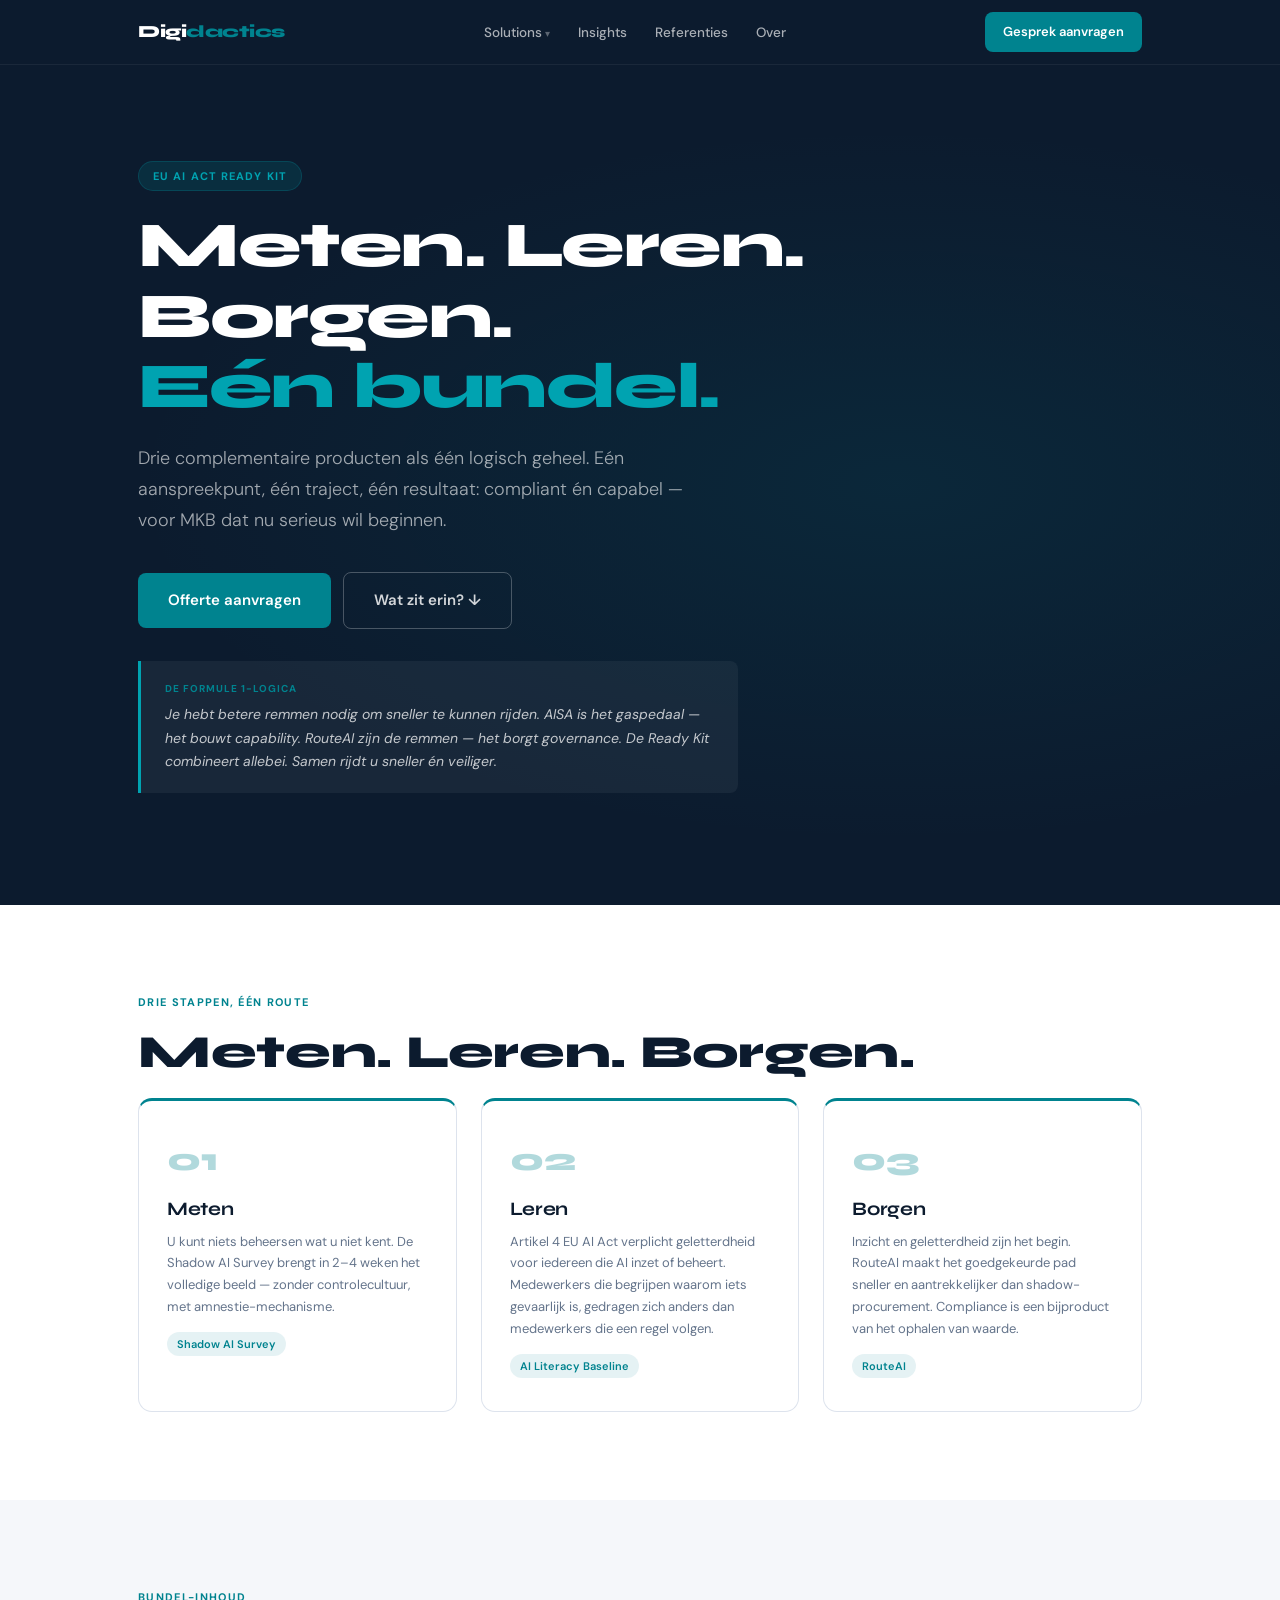
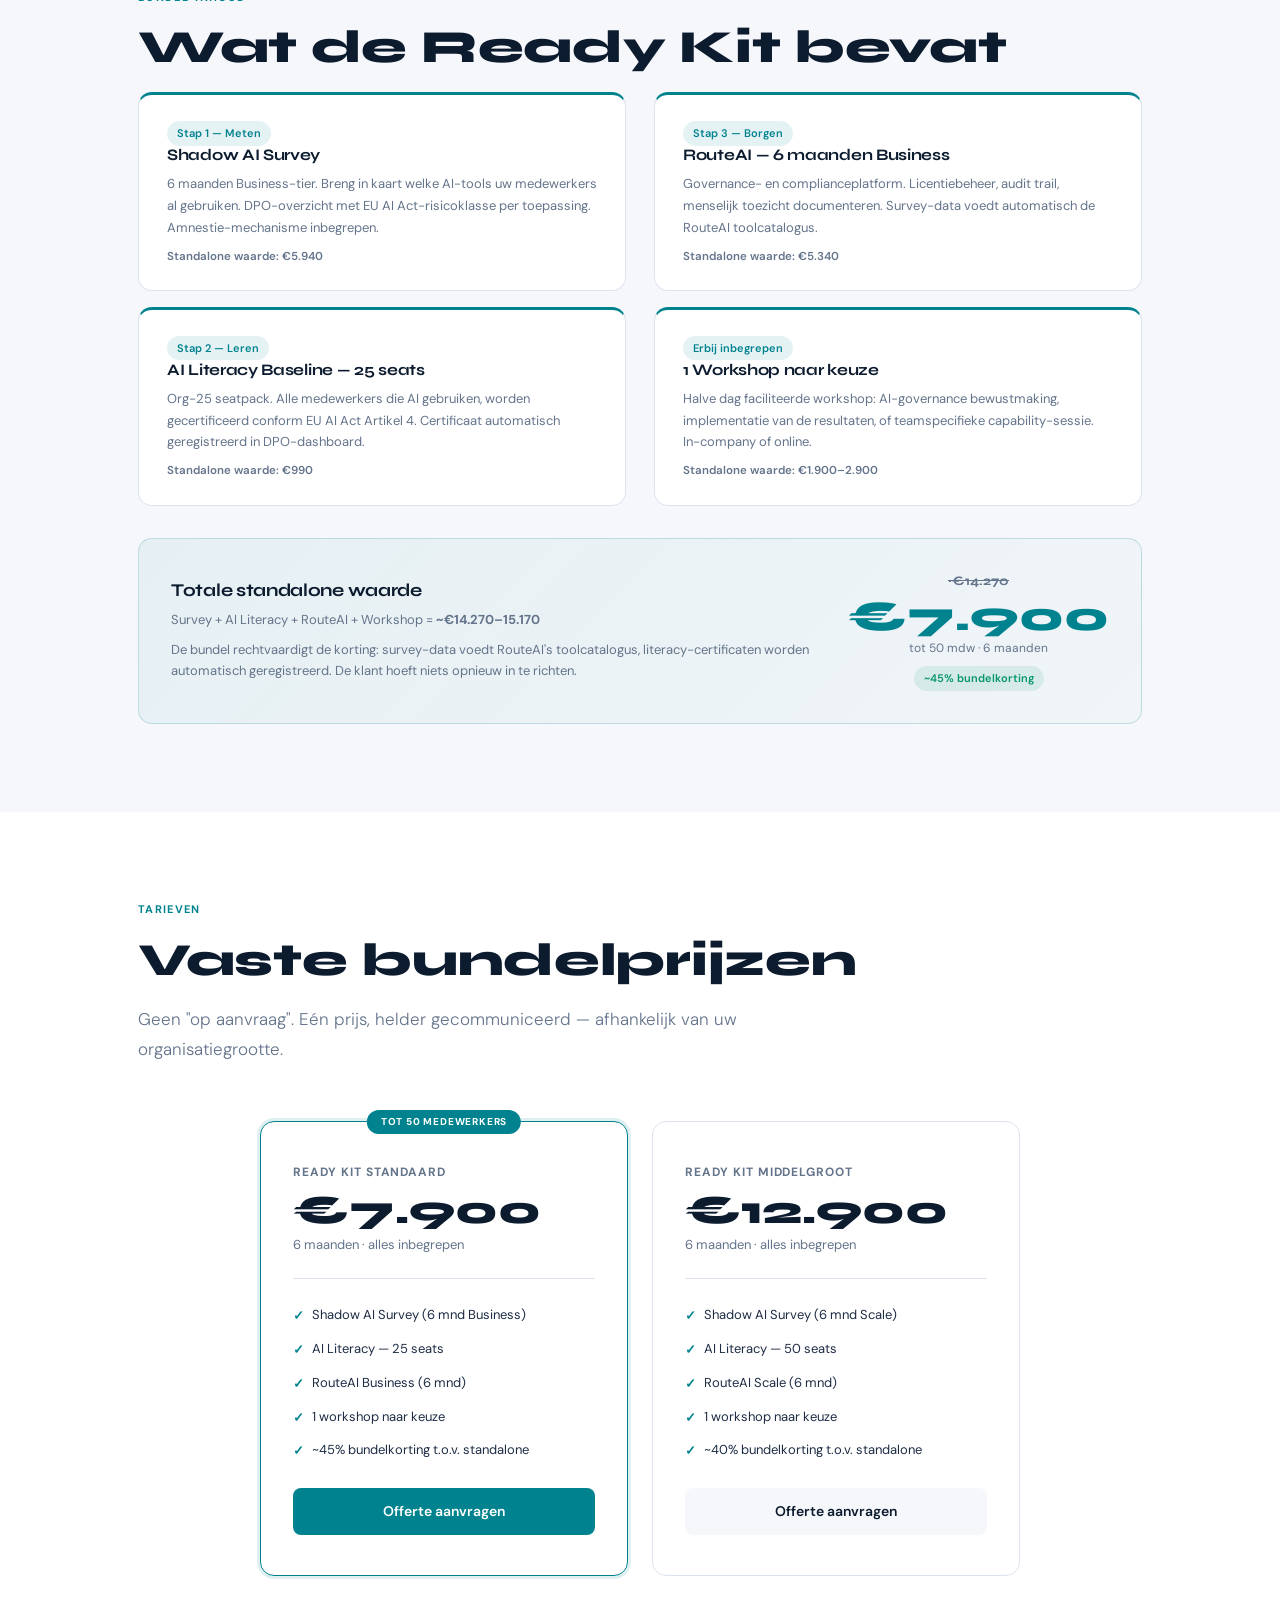
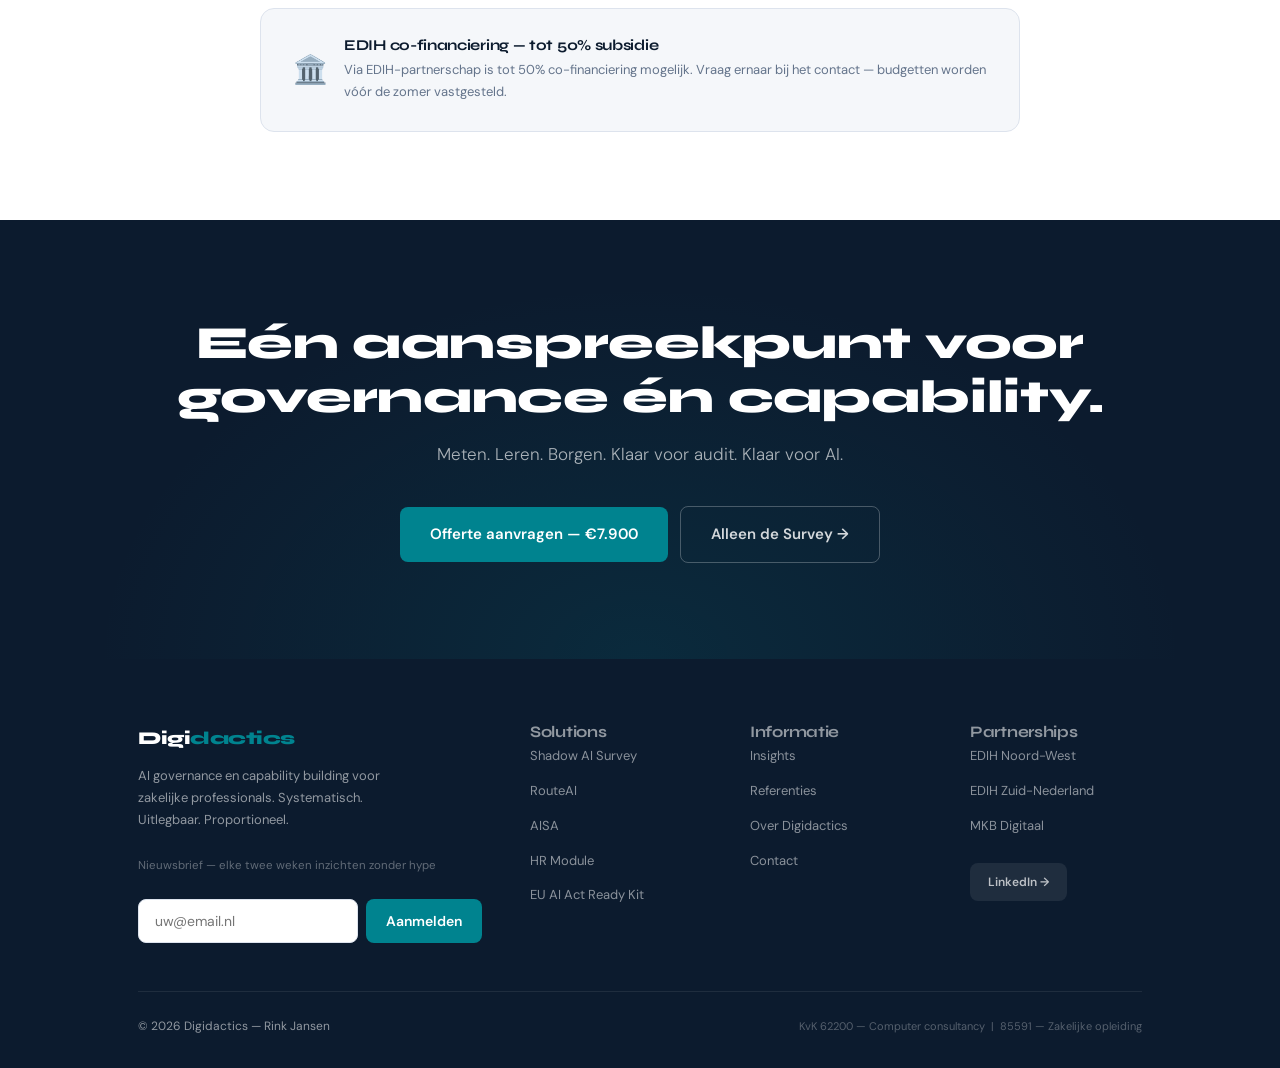
==== ready-kit/index.html @ 11b8098f "Initial site" ====
<!DOCTYPE html>
<html lang="nl">
<head>
<meta charset="UTF-8">
<meta name="viewport" content="width=device-width, initial-scale=1.0">
<title>EU AI Act Ready Kit — Digidactics</title>
<link rel="stylesheet" href="../css/style.css">
</head>
<body>
<div id="nav-placeholder"></div>

<!-- HERO -->
<div class="hero">
  <div class="container hero-content">
    <div class="hero-badge">EU AI Act Ready Kit</div>
    <h1>Meten. Leren. Borgen.<br><em>Eén bundel.</em></h1>
    <p class="hero-lead">Drie complementaire producten als één logisch geheel. Eén aanspreekpunt, één traject, één resultaat: compliant én capabel — voor MKB dat nu serieus wil beginnen.</p>
    <div class="btn-cta-row">
      <a href="../over/index.html#contact" class="btn btn-primary btn-lg">Offerte aanvragen</a>
      <a href="#inhoud" class="btn btn-ghost btn-lg">Wat zit erin? ↓</a>
    </div>
    <div class="why-callout why-callout-dark mt-32" style="max-width:600px;">
      <div class="why-callout-label">De Formule 1-logica</div>
      <p>Je hebt betere remmen nodig om sneller te kunnen rijden. AISA is het gaspedaal — het bouwt capability. RouteAI zijn de remmen — het borgt governance. De Ready Kit combineert allebei. Samen rijdt u sneller én veiliger.</p>
    </div>
  </div>
</div>

<!-- HET VERHAAL -->
<section class="section">
  <div class="container">
    <span class="eyebrow">Drie stappen, één route</span>
    <h2 class="section-title">Meten. Leren. Borgen.</h2>
    <div class="grid-3 reveal">
      <div class="card card-teal-top">
        <div style="font-family:'Syne',sans-serif; font-size:32px; font-weight:800; color:var(--teal); opacity:0.3; margin-bottom:12px;">01</div>
        <h3 style="font-size:19px; font-weight:700; color:var(--navy); margin-bottom:10px;">Meten</h3>
        <p class="text-sm text-muted" style="margin-bottom:12px;">U kunt niets beheersen wat u niet kent. De Shadow AI Survey brengt in 2–4 weken het volledige beeld — zonder controlecultuur, met amnestie-mechanisme.</p>
        <div class="badge badge-teal">Shadow AI Survey</div>
      </div>
      <div class="card card-teal-top">
        <div style="font-family:'Syne',sans-serif; font-size:32px; font-weight:800; color:var(--teal); opacity:0.3; margin-bottom:12px;">02</div>
        <h3 style="font-size:19px; font-weight:700; color:var(--navy); margin-bottom:10px;">Leren</h3>
        <p class="text-sm text-muted" style="margin-bottom:12px;">Artikel 4 EU AI Act verplicht geletterdheid voor iedereen die AI inzet of beheert. Medewerkers die begrijpen waarom iets gevaarlijk is, gedragen zich anders dan medewerkers die een regel volgen.</p>
        <div class="badge badge-teal">AI Literacy Baseline</div>
      </div>
      <div class="card card-teal-top">
        <div style="font-family:'Syne',sans-serif; font-size:32px; font-weight:800; color:var(--teal); opacity:0.3; margin-bottom:12px;">03</div>
        <h3 style="font-size:19px; font-weight:700; color:var(--navy); margin-bottom:10px;">Borgen</h3>
        <p class="text-sm text-muted" style="margin-bottom:12px;">Inzicht en geletterdheid zijn het begin. RouteAI maakt het goedgekeurde pad sneller en aantrekkelijker dan shadow-procurement. Compliance is een bijproduct van het ophalen van waarde.</p>
        <div class="badge badge-teal">RouteAI</div>
      </div>
    </div>
  </div>
</section>

<!-- WAT ERIN ZIT -->
<section class="section bg-off" id="inhoud">
  <div class="container">
    <span class="eyebrow">Bundel-inhoud</span>
    <h2 class="section-title">Wat de Ready Kit bevat</h2>

    <div class="grid-2 reveal">
      <div style="display:flex; flex-direction:column; gap:16px;">
        <div class="card card-teal-top" style="padding:24px 28px;">
          <div class="badge badge-teal mb-12">Stap 1 — Meten</div>
          <h3 style="font-size:16px; font-weight:700; color:var(--navy); margin-bottom:8px;">Shadow AI Survey</h3>
          <p class="text-sm text-muted">6 maanden Business-tier. Breng in kaart welke AI-tools uw medewerkers al gebruiken. DPO-overzicht met EU AI Act-risicoklasse per toepassing. Amnestie-mechanisme inbegrepen.</p>
          <p class="text-xs text-muted mt-8 fw-600">Standalone waarde: €5.940</p>
        </div>
        <div class="card card-teal-top" style="padding:24px 28px;">
          <div class="badge badge-teal mb-12">Stap 2 — Leren</div>
          <h3 style="font-size:16px; font-weight:700; color:var(--navy); margin-bottom:8px;">AI Literacy Baseline — 25 seats</h3>
          <p class="text-sm text-muted">Org-25 seatpack. Alle medewerkers die AI gebruiken, worden gecertificeerd conform EU AI Act Artikel 4. Certificaat automatisch geregistreerd in DPO-dashboard.</p>
          <p class="text-xs text-muted mt-8 fw-600">Standalone waarde: €990</p>
        </div>
      </div>
      <div style="display:flex; flex-direction:column; gap:16px;">
        <div class="card card-teal-top" style="padding:24px 28px;">
          <div class="badge badge-teal mb-12">Stap 3 — Borgen</div>
          <h3 style="font-size:16px; font-weight:700; color:var(--navy); margin-bottom:8px;">RouteAI — 6 maanden Business</h3>
          <p class="text-sm text-muted">Governance- en compliance­platform. Licentiebeheer, audit trail, menselijk toezicht documenteren. Survey-data voedt automatisch de RouteAI toolcatalogus.</p>
          <p class="text-xs text-muted mt-8 fw-600">Standalone waarde: €5.340</p>
        </div>
        <div class="card card-teal-top" style="padding:24px 28px;">
          <div class="badge badge-teal mb-12">Erbij inbegrepen</div>
          <h3 style="font-size:16px; font-weight:700; color:var(--navy); margin-bottom:8px;">1 Workshop naar keuze</h3>
          <p class="text-sm text-muted">Halve dag faciliteerde workshop: AI-governance bewustmaking, implementatie van de resultaten, of teamspecifieke capability-sessie. In-company of online.</p>
          <p class="text-xs text-muted mt-8 fw-600">Standalone waarde: €1.900–2.900</p>
        </div>
      </div>
    </div>

    <!-- Totaaltabel -->
    <div class="card mt-32 reveal" style="background:linear-gradient(135deg, rgba(0,131,143,0.06) 0%, rgba(0,131,143,0.02) 100%); border-color:rgba(0,131,143,0.2); padding:32px;">
      <div style="display:grid; grid-template-columns:1fr auto; align-items:center; gap:24px; flex-wrap:wrap;">
        <div>
          <h3 style="font-size:18px; font-weight:700; color:var(--navy); margin-bottom:8px;">Totale standalone waarde</h3>
          <p class="text-sm text-muted">Survey + AI Literacy + RouteAI + Workshop = <strong>~€14.270–15.170</strong></p>
          <p class="text-sm text-muted mt-8">De bundel rechtvaardigt de korting: survey-data voedt RouteAI's toolcatalogus, literacy-certificaten worden automatisch geregistreerd. De klant hoeft niets opnieuw in te richten.</p>
        </div>
        <div style="text-align:center; flex-shrink:0;">
          <div style="font-family:'Syne',sans-serif; font-size:13px; font-weight:700; color:var(--muted); text-decoration:line-through; margin-bottom:4px;">~€14.270</div>
          <div style="font-family:'Syne',sans-serif; font-size:42px; font-weight:800; color:var(--teal); line-height:1;">€7.900</div>
          <div style="font-size:12px; color:var(--muted);">tot 50 mdw · 6 maanden</div>
          <div class="badge badge-green mt-8" style="font-size:11px;">~45% bundelkorting</div>
        </div>
      </div>
    </div>
  </div>
</section>

<!-- PRICING -->
<section class="section">
  <div class="container">
    <span class="eyebrow">Tarieven</span>
    <h2 class="section-title">Vaste bundelprijzen</h2>
    <p class="section-lead">Geen "op aanvraag". Eén prijs, helder gecommuniceerd — afhankelijk van uw organisatiegrootte.</p>

    <div class="grid-2 reveal" style="max-width:760px; margin:0 auto; gap:24px;">
      <div class="price-card featured" style="padding:40px 32px;">
        <div class="featured-pill">Tot 50 medewerkers</div>
        <div class="price-tier">Ready Kit Standaard</div>
        <div class="price-amount">€7.900</div>
        <div class="price-period">6 maanden · alles inbegrepen</div>
        <hr class="price-divider">
        <ul class="price-features">
          <li>Shadow AI Survey (6 mnd Business)</li>
          <li>AI Literacy — 25 seats</li>
          <li>RouteAI Business (6 mnd)</li>
          <li>1 workshop naar keuze</li>
          <li>~45% bundelkorting t.o.v. standalone</li>
        </ul>
        <a href="../over/index.html#contact" class="price-cta-link">Offerte aanvragen</a>
      </div>
      <div class="price-card" style="padding:40px 32px;">
        <div class="price-tier">Ready Kit Middelgroot</div>
        <div class="price-amount">€12.900</div>
        <div class="price-period">6 maanden · alles inbegrepen</div>
        <hr class="price-divider">
        <ul class="price-features">
          <li>Shadow AI Survey (6 mnd Scale)</li>
          <li>AI Literacy — 50 seats</li>
          <li>RouteAI Scale (6 mnd)</li>
          <li>1 workshop naar keuze</li>
          <li>~40% bundelkorting t.o.v. standalone</li>
        </ul>
        <a href="../over/index.html#contact" class="price-cta-link">Offerte aanvragen</a>
      </div>
    </div>

    <div class="card mt-32" style="background:var(--off); border-color:var(--border); max-width:760px; margin:32px auto 0; padding:28px 32px;">
      <div style="display:grid; grid-template-columns:auto 1fr; gap:16px; align-items:center;">
        <div style="font-size:28px;">🏛️</div>
        <div>
          <h3 style="font-size:15px; font-weight:700; color:var(--navy); margin-bottom:4px;">EDIH co-financiering — tot 50% subsidie</h3>
          <p class="text-sm text-muted">Via EDIH-partnerschap is tot 50% co-financiering mogelijk. Vraag ernaar bij het contact — budgetten worden vóór de zomer vastgesteld.</p>
        </div>
      </div>
    </div>
  </div>
</section>

<!-- CTA -->
<section class="cta-section">
  <div class="container">
    <h2 class="section-title section-title-white mb-16">Eén aanspreekpunt voor governance én capability.</h2>
    <p class="section-lead section-lead-white" style="margin:0 auto 36px; text-align:center;">Meten. Leren. Borgen. Klaar voor audit. Klaar voor AI.</p>
    <div class="btn-cta-row" style="justify-content:center;">
      <a href="../over/index.html#contact" class="btn btn-primary btn-lg">Offerte aanvragen — €7.900</a>
      <a href="../shadow-ai-survey/index.html" class="btn btn-ghost btn-lg">Alleen de Survey →</a>
    </div>
  </div>
</section>

<div id="footer-placeholder"></div>
<script src="../js/main.js"></script>
</body>
</html>
---- css/style.css ----
@import url('https://fonts.googleapis.com/css2?family=Syne:wght@400;600;700;800&family=DM+Serif+Display:ital@0;1&family=DM+Sans:ital,wght@0,300;0,400;0,500;0,600;1,300&display=swap');

/* ── DESIGN SYSTEM ── */
:root {
  --navy:     #0C1B2E;
  --blue:     #172840;
  --teal:     #00838F;
  --teal-lt:  #00A3B1;
  --amber:    #D97706;
  --amber-lt: #F59E0B;
  --white:    #FFFFFF;
  --off:      #F5F7FA;
  --border:   #DDE3ED;
  --text:     #1E2D45;
  --muted:    #64748B;
  --green:    #059669;
  --red:      #DC2626;
  --warn:     #D97706;
  --grey:     #94A3B8;

  --radius:   8px;
  --radius-lg: 14px;
  --shadow-sm: 0 1px 4px rgba(0,0,0,0.07);
  --shadow:    0 4px 20px rgba(0,0,0,0.09);
  --shadow-lg: 0 16px 48px rgba(0,0,0,0.12);

  --max:      1100px;
  --gutter:   48px;
}

/* ── RESET ── */
*, *::before, *::after { box-sizing: border-box; margin: 0; padding: 0; }
html { scroll-behavior: smooth; }
body {
  font-family: 'DM Sans', sans-serif;
  font-size: 16px;
  line-height: 1.68;
  color: var(--text);
  background: var(--white);
  -webkit-font-smoothing: antialiased;
}
img { max-width: 100%; display: block; }
a { color: inherit; }

/* ── TYPOGRAPHY ── */
h1, h2, h3, h4, h5 {
  font-family: 'Syne', sans-serif;
  line-height: 1.18;
  letter-spacing: -0.3px;
}
.display { font-family: 'DM Serif Display', serif; }
.serif-italic { font-family: 'DM Serif Display', serif; font-style: italic; }

/* ── LAYOUT ── */
.container {
  max-width: var(--max);
  margin: 0 auto;
  padding: 0 var(--gutter);
}
.section { padding: 88px 0; }
.section-sm { padding: 56px 0; }
.section-full { width: 100%; }

/* ── LABELS & EYEBROWS ── */
.eyebrow {
  font-size: 11px;
  font-weight: 700;
  letter-spacing: 0.12em;
  text-transform: uppercase;
  color: var(--teal);
  display: block;
  margin-bottom: 14px;
}
.eyebrow-amber { color: var(--amber); }
.eyebrow-muted { color: var(--muted); }

/* ── SECTION HEADINGS ── */
.section-title {
  font-size: clamp(30px, 3.8vw, 46px);
  font-weight: 800;
  color: var(--navy);
  margin-bottom: 18px;
}
.section-title-white { color: var(--white); }
.section-lead {
  font-size: 17px;
  color: var(--muted);
  max-width: 600px;
  line-height: 1.75;
  margin-bottom: 56px;
  font-weight: 300;
}
.section-lead-white { color: rgba(255,255,255,0.65); }

/* ── BUTTONS ── */
.btn {
  display: inline-flex;
  align-items: center;
  gap: 8px;
  padding: 13px 24px;
  border-radius: var(--radius);
  font-family: 'DM Sans', sans-serif;
  font-size: 14px;
  font-weight: 600;
  text-decoration: none;
  cursor: pointer;
  border: none;
  transition: all .18s ease;
  white-space: nowrap;
}
.btn-primary { background: var(--teal); color: var(--white); }
.btn-primary:hover { background: #006D78; transform: translateY(-1px); box-shadow: 0 4px 16px rgba(0,131,143,0.3); }
.btn-ghost { background: transparent; color: rgba(255,255,255,0.82); border: 1px solid rgba(255,255,255,0.25); }
.btn-ghost:hover { border-color: rgba(255,255,255,0.6); color: var(--white); }
.btn-outline { background: transparent; color: var(--teal); border: 1.5px solid var(--teal); }
.btn-outline:hover { background: var(--teal); color: var(--white); }
.btn-amber { background: var(--amber); color: var(--white); }
.btn-amber:hover { background: #B45309; transform: translateY(-1px); }
.btn-lg { padding: 15px 30px; font-size: 15px; }
.btn-sm { padding: 9px 18px; font-size: 13px; }
.btn-cta-row { display: flex; gap: 12px; flex-wrap: wrap; align-items: center; }

/* ── CARDS ── */
.card {
  background: var(--white);
  border: 1px solid var(--border);
  border-radius: var(--radius-lg);
  padding: 32px 28px;
  transition: box-shadow .2s, transform .2s;
}
.card:hover { box-shadow: var(--shadow); transform: translateY(-2px); }
.card-teal-top { border-top: 3px solid var(--teal); }
.card-amber-top { border-top: 3px solid var(--amber); }

/* ── GRIDS ── */
.grid-2 { display: grid; grid-template-columns: 1fr 1fr; gap: 28px; }
.grid-3 { display: grid; grid-template-columns: repeat(3, 1fr); gap: 24px; }
.grid-4 { display: grid; grid-template-columns: repeat(4, 1fr); gap: 20px; }
.grid-2-1 { display: grid; grid-template-columns: 2fr 1fr; gap: 48px; align-items: center; }
.grid-1-2 { display: grid; grid-template-columns: 1fr 2fr; gap: 48px; align-items: center; }
.align-center { align-items: center; }

/* ── STATUS BADGES ── */
.badge {
  display: inline-flex;
  align-items: center;
  gap: 5px;
  padding: 3px 10px;
  border-radius: 100px;
  font-size: 11px;
  font-weight: 600;
}
.badge-green  { background: rgba(5,150,105,0.1);  color: var(--green); }
.badge-amber  { background: rgba(217,119,6,0.12); color: var(--amber); }
.badge-red    { background: rgba(220,38,38,0.1);  color: var(--red); }
.badge-grey   { background: rgba(148,163,184,0.15); color: var(--grey); }
.badge-teal   { background: rgba(0,131,143,0.1);  color: var(--teal); }
.badge-navy   { background: var(--navy); color: var(--white); }

/* ── NOTICE BAR ── */
.notice-bar {
  background: var(--amber);
  color: var(--white);
  text-align: center;
  padding: 10px 24px;
  font-size: 13.5px;
  font-weight: 500;
}
.notice-bar a { color: var(--white); font-weight: 700; text-decoration: underline; }
.notice-bar-navy { background: var(--navy); }
.notice-bar-teal { background: var(--teal); }

/* ── NAV ── */
#site-nav {
  background: var(--navy);
  position: sticky;
  top: 0;
  z-index: 100;
  border-bottom: 1px solid rgba(255,255,255,0.06);
}
.nav-inner {
  max-width: var(--max);
  margin: 0 auto;
  padding: 0 var(--gutter);
  height: 64px;
  display: flex;
  align-items: center;
  justify-content: space-between;
  gap: 32px;
}
.nav-logo {
  font-family: 'Syne', sans-serif;
  font-weight: 800;
  font-size: 17px;
  color: var(--white);
  text-decoration: none;
  letter-spacing: -0.5px;
  flex-shrink: 0;
}
.nav-logo span { color: var(--teal); }
.nav-links {
  display: flex;
  align-items: center;
  gap: 4px;
  list-style: none;
  flex: 1;
  justify-content: center;
}
.nav-links a {
  color: rgba(255,255,255,0.65);
  text-decoration: none;
  font-size: 13.5px;
  font-weight: 500;
  padding: 6px 12px;
  border-radius: 6px;
  transition: color .15s, background .15s;
  white-space: nowrap;
}
.nav-links a:hover { color: var(--white); background: rgba(255,255,255,0.07); }
.nav-links a.active { color: var(--teal); }
.nav-dropdown { position: relative; }
.nav-dropdown > a::after { content: ' ▾'; font-size: 10px; opacity: 0.5; }
.nav-dropdown-menu {
  position: absolute;
  top: calc(100% + 8px);
  left: 0;
  background: var(--blue);
  border: 1px solid rgba(255,255,255,0.1);
  border-radius: var(--radius);
  padding: 8px;
  min-width: 220px;
  display: none;
  box-shadow: var(--shadow-lg);
  z-index: 200;
}
.nav-dropdown:hover .nav-dropdown-menu { display: block; }
.nav-dropdown-menu a {
  display: block;
  padding: 9px 14px;
  color: rgba(255,255,255,0.72);
  text-decoration: none;
  font-size: 13px;
  font-weight: 500;
  border-radius: 5px;
  transition: background .15s, color .15s;
}
.nav-dropdown-menu a:hover { background: rgba(255,255,255,0.08); color: var(--white); }
.nav-cta { flex-shrink: 0; }

/* ── HERO ── */
.hero {
  background: var(--navy);
  padding: 96px 0 80px;
  position: relative;
  overflow: hidden;
}
.hero::before {
  content: '';
  position: absolute;
  inset: 0;
  background: radial-gradient(ellipse at 70% 50%, rgba(0,131,143,0.12) 0%, transparent 60%);
  pointer-events: none;
}
.hero-content { position: relative; z-index: 1; }
.hero-badge {
  display: inline-block;
  background: rgba(0,131,143,0.18);
  color: var(--teal-lt);
  border: 1px solid rgba(0,131,143,0.3);
  border-radius: 100px;
  padding: 5px 14px;
  font-size: 11px;
  font-weight: 700;
  letter-spacing: 0.1em;
  text-transform: uppercase;
  margin-bottom: 20px;
}
.hero h1 {
  font-size: clamp(38px, 5.5vw, 64px);
  font-weight: 800;
  color: var(--white);
  margin-bottom: 20px;
  letter-spacing: -1.5px;
  line-height: 1.1;
}
.hero h1 em { font-style: normal; color: var(--teal-lt); }
.hero-lead {
  font-size: 18px;
  color: rgba(255,255,255,0.62);
  max-width: 560px;
  margin-bottom: 36px;
  font-weight: 300;
  line-height: 1.72;
}
.hero-centered { text-align: center; }
.hero-centered .hero-lead { margin-left: auto; margin-right: auto; }
.hero-centered .btn-cta-row { justify-content: center; }

/* ── WHY CALLOUT ── */
.why-callout {
  background: rgba(0,131,143,0.08);
  border-left: 3px solid var(--teal);
  border-radius: 0 var(--radius) var(--radius) 0;
  padding: 20px 24px;
  margin: 32px 0;
}
.why-callout-label {
  font-size: 10px;
  font-weight: 700;
  letter-spacing: 0.1em;
  text-transform: uppercase;
  color: var(--teal);
  margin-bottom: 6px;
}
.why-callout p {
  font-size: 14px;
  color: var(--text);
  line-height: 1.65;
  font-style: italic;
}
.why-callout-dark {
  background: rgba(255,255,255,0.05);
  border-left-color: var(--teal-lt);
}
.why-callout-dark p { color: rgba(255,255,255,0.75); }

/* ── PULL QUOTE ── */
.pull-quote {
  font-family: 'DM Serif Display', serif;
  font-style: italic;
  font-size: clamp(20px, 2.5vw, 27px);
  color: var(--navy);
  line-height: 1.45;
  border-left: 3px solid var(--teal);
  padding-left: 24px;
  margin: 40px 0;
}
.pull-quote-white { color: var(--white); border-left-color: var(--teal-lt); }

/* ── STAT BAR ── */
.stat-bar {
  background: var(--blue);
  padding: 32px 0;
}
.stat-bar-inner {
  display: flex;
  justify-content: center;
  gap: 64px;
  flex-wrap: wrap;
}
.stat-item { text-align: center; }
.stat-num {
  font-family: 'Syne', sans-serif;
  font-size: 34px;
  font-weight: 800;
  color: var(--teal-lt);
  display: block;
  line-height: 1;
  margin-bottom: 6px;
}
.stat-label { font-size: 12px; color: rgba(255,255,255,0.5); max-width: 140px; line-height: 1.4; }

/* ── STEPS ── */
.steps { display: grid; grid-template-columns: repeat(4, 1fr); gap: 4px; position: relative; }
.steps::before {
  content: '';
  position: absolute;
  top: 27px;
  left: calc(12.5% + 14px);
  right: calc(12.5% + 14px);
  height: 1.5px;
  background: linear-gradient(to right, var(--teal), rgba(0,131,143,0.2));
}
.step { text-align: center; padding: 0 12px; position: relative; }
.step-num {
  width: 54px; height: 54px;
  border-radius: 50%;
  background: var(--white);
  border: 2px solid var(--teal);
  color: var(--teal);
  font-family: 'Syne', sans-serif;
  font-weight: 800;
  font-size: 17px;
  display: flex;
  align-items: center;
  justify-content: center;
  margin: 0 auto 18px;
}
.step h3 { font-size: 14px; font-weight: 700; color: var(--navy); margin-bottom: 6px; }
.step p { font-size: 12.5px; color: var(--muted); line-height: 1.58; }

/* ── ICON FEATURE ── */
.feature-icon {
  width: 48px; height: 48px;
  border-radius: 10px;
  background: rgba(0,131,143,0.1);
  display: flex;
  align-items: center;
  justify-content: center;
  font-size: 22px;
  margin-bottom: 16px;
  flex-shrink: 0;
}
.feature-icon-amber { background: rgba(217,119,6,0.1); }
.feature-icon-navy { background: rgba(12,27,46,0.08); }

/* ── MODULE CARDS ── */
.module-num {
  font-family: 'Syne', sans-serif;
  font-size: 11px;
  font-weight: 800;
  color: var(--teal);
  opacity: 0.5;
  margin-bottom: 6px;
}
.module-title { font-size: 15px; font-weight: 700; color: var(--navy); margin-bottom: 6px; }
.module-desc { font-size: 13px; color: var(--muted); line-height: 1.6; }

/* ── PRICING ── */
.price-card {
  border: 1.5px solid var(--border);
  border-radius: var(--radius-lg);
  padding: 36px 28px;
  background: var(--white);
  position: relative;
  display: flex;
  flex-direction: column;
}
.price-card.featured {
  border-color: var(--teal);
  box-shadow: 0 0 0 3px rgba(0,131,143,0.12);
}
.featured-pill {
  position: absolute;
  top: -12px;
  left: 50%;
  transform: translateX(-50%);
  background: var(--teal);
  color: var(--white);
  font-size: 10px;
  font-weight: 700;
  padding: 4px 14px;
  border-radius: 100px;
  letter-spacing: 0.08em;
  text-transform: uppercase;
  white-space: nowrap;
}
.price-tier { font-size: 12px; font-weight: 700; text-transform: uppercase; letter-spacing: 0.08em; color: var(--muted); margin-bottom: 8px; }
.price-amount { font-family: 'Syne', sans-serif; font-size: 40px; font-weight: 800; color: var(--navy); line-height: 1; margin-bottom: 4px; }
.price-period { font-size: 13px; color: var(--muted); margin-bottom: 2px; }
.price-users { font-size: 12px; color: var(--grey); margin-bottom: 24px; }
.price-divider { border: none; border-top: 1px solid var(--border); margin: 20px 0; }
.price-features { list-style: none; flex: 1; }
.price-features li {
  font-size: 13px;
  padding: 5.5px 0;
  color: var(--text);
  display: flex;
  gap: 8px;
  align-items: flex-start;
}
.price-features li::before { content: '✓'; color: var(--teal); font-weight: 700; flex-shrink: 0; margin-top: 1px; }
.price-features li.na { color: var(--grey); }
.price-features li.na::before { content: '—'; color: var(--border); }
.price-cta-link {
  display: block;
  text-align: center;
  margin-top: 20px;
  padding: 12px;
  border-radius: var(--radius);
  font-size: 14px;
  font-weight: 600;
  text-decoration: none;
  background: var(--off);
  color: var(--navy);
  transition: all .18s;
}
.price-card.featured .price-cta-link { background: var(--teal); color: var(--white); }
.price-cta-link:hover { opacity: 0.85; }

/* ── TESTIMONIAL ── */
.testimonial {
  background: var(--white);
  border: 1px solid var(--border);
  border-radius: var(--radius-lg);
  padding: 32px 28px;
  display: flex;
  flex-direction: column;
}
.testimonial-quote {
  font-family: 'DM Serif Display', serif;
  font-style: italic;
  font-size: 16px;
  line-height: 1.65;
  color: var(--text);
  flex: 1;
  margin-bottom: 20px;
}
.testimonial-quote::before { content: '\201C'; color: var(--teal); font-size: 36px; line-height: 0; vertical-align: -12px; margin-right: 4px; }
.testimonial-meta { border-top: 1px solid var(--border); padding-top: 16px; }
.testimonial-name { font-weight: 700; font-size: 14px; color: var(--navy); }
.testimonial-role { font-size: 12px; color: var(--muted); margin-top: 2px; }

/* ── INSIGHT CARD ── */
.insight-card {
  border: 1px solid var(--border);
  border-radius: var(--radius-lg);
  overflow: hidden;
  background: var(--white);
  transition: box-shadow .2s, transform .2s;
  display: flex;
  flex-direction: column;
}
.insight-card:hover { box-shadow: var(--shadow); transform: translateY(-2px); }
.insight-card-img {
  height: 160px;
  background: linear-gradient(135deg, var(--navy) 0%, var(--blue) 100%);
  display: flex;
  align-items: center;
  justify-content: center;
  font-size: 48px;
  position: relative;
  overflow: hidden;
}
.insight-card-img::after {
  content: '';
  position: absolute;
  inset: 0;
  background: radial-gradient(ellipse at 70% 30%, rgba(0,131,143,0.25) 0%, transparent 60%);
}
.insight-card-body { padding: 24px; flex: 1; display: flex; flex-direction: column; }
.insight-cat {
  font-size: 10px;
  font-weight: 700;
  letter-spacing: 0.1em;
  text-transform: uppercase;
  color: var(--teal);
  margin-bottom: 8px;
}
.insight-card-title { font-size: 17px; font-weight: 700; color: var(--navy); line-height: 1.35; margin-bottom: 10px; }
.insight-card-lead { font-size: 13.5px; color: var(--muted); line-height: 1.65; flex: 1; margin-bottom: 16px; }
.insight-card-meta { font-size: 11.5px; color: var(--grey); }
.insight-read-link { color: var(--teal); font-size: 13px; font-weight: 600; text-decoration: none; display: inline-flex; align-items: center; gap: 4px; }
.insight-read-link:hover { text-decoration: underline; }

/* ── FOOTER ── */
#site-footer {
  background: var(--navy);
  padding: 64px 0 32px;
  color: rgba(255,255,255,0.55);
}
.footer-grid {
  display: grid;
  grid-template-columns: 2fr 1fr 1fr 1fr;
  gap: 48px;
  margin-bottom: 48px;
}
.footer-logo {
  font-family: 'Syne', sans-serif;
  font-weight: 800;
  font-size: 18px;
  color: var(--white);
  text-decoration: none;
  letter-spacing: -0.5px;
  display: block;
  margin-bottom: 12px;
}
.footer-logo span { color: var(--teal); }
.footer-desc { font-size: 13px; line-height: 1.7; max-width: 260px; }
.footer-col h4 { font-size: 12px; font-weight: 700; text-transform: uppercase; letter-spacing: 0.1em; color: rgba(255,255,255,0.35); margin-bottom: 14px; }
.footer-links { list-style: none; }
.footer-links li { margin-bottom: 8px; }
.footer-links a {
  color: rgba(255,255,255,0.52);
  text-decoration: none;
  font-size: 13px;
  transition: color .15s;
}
.footer-links a:hover { color: var(--white); }
.footer-bottom {
  border-top: 1px solid rgba(255,255,255,0.08);
  padding-top: 24px;
  display: flex;
  justify-content: space-between;
  align-items: center;
  font-size: 12px;
  flex-wrap: wrap;
  gap: 12px;
}
.footer-kvk { font-size: 11px; color: rgba(255,255,255,0.3); }

/* ── NEWSLETTER ── */
.newsletter-form {
  display: flex;
  gap: 8px;
  max-width: 420px;
  margin-top: 24px;
}
.newsletter-form input {
  flex: 1;
  padding: 12px 16px;
  border-radius: var(--radius);
  border: 1px solid var(--border);
  font-family: 'DM Sans', sans-serif;
  font-size: 14px;
  outline: none;
  transition: border-color .15s;
}
.newsletter-form input:focus { border-color: var(--teal); }
.newsletter-form button {
  padding: 12px 20px;
  background: var(--teal);
  color: var(--white);
  border: none;
  border-radius: var(--radius);
  font-family: 'DM Sans', sans-serif;
  font-size: 14px;
  font-weight: 600;
  cursor: pointer;
  white-space: nowrap;
  transition: background .15s;
}
.newsletter-form button:hover { background: #006D78; }

/* ── CTA SECTION ── */
.cta-section {
  background: var(--navy);
  padding: 96px 0;
  text-align: center;
  position: relative;
  overflow: hidden;
}
.cta-section::before {
  content: '';
  position: absolute;
  inset: 0;
  background: radial-gradient(ellipse at 50% 100%, rgba(0,131,143,0.15) 0%, transparent 60%);
}
.cta-section .container { position: relative; z-index: 1; }

/* ── DASHBOARD MOCK ── */
.dash-mock {
  background: var(--white);
  border: 1px solid var(--border);
  border-radius: var(--radius-lg);
  overflow: hidden;
  box-shadow: var(--shadow-lg);
}
.dash-mock-bar {
  background: var(--navy);
  padding: 12px 18px;
  display: flex;
  align-items: center;
  gap: 6px;
}
.dm-dot { width: 10px; height: 10px; border-radius: 50%; }
.dm-dot-r { background: #FF5F56; }
.dm-dot-y { background: #FEBC2E; }
.dm-dot-g { background: #27C93F; }
.dash-mock-title { color: rgba(255,255,255,0.4); font-size: 11px; margin-left: 8px; font-family: 'DM Sans', sans-serif; }
.dash-mock-body { padding: 18px; }
.dash-row {
  display: grid;
  gap: 8px;
  align-items: center;
  padding: 9px 0;
  border-bottom: 1px solid var(--border);
  font-size: 12.5px;
  font-family: 'DM Sans', sans-serif;
}
.dash-row:last-child { border-bottom: none; }
.dash-row.header { color: var(--muted); font-weight: 600; font-size: 10px; text-transform: uppercase; letter-spacing: 0.07em; padding-bottom: 6px; }
.dash-4 { grid-template-columns: 2fr 2fr 1.2fr 90px; }
.dash-3 { grid-template-columns: 2fr 2fr 100px; }

/* ── BG VARIANTS ── */
.bg-navy { background: var(--navy); }
.bg-off   { background: var(--off); }
.bg-blue  { background: var(--blue); }

/* ── UTILITIES ── */
.text-center { text-align: center; }
.text-muted  { color: var(--muted); }
.text-white  { color: var(--white); }
.text-teal   { color: var(--teal); }
.text-navy   { color: var(--navy); }
.text-sm     { font-size: 13px; }
.text-xs     { font-size: 11.5px; }
.fw-600      { font-weight: 600; }
.fw-700      { font-weight: 700; }
.mt-8  { margin-top: 8px; }
.mt-16 { margin-top: 16px; }
.mt-24 { margin-top: 24px; }
.mt-32 { margin-top: 32px; }
.mt-48 { margin-top: 48px; }
.mb-8  { margin-bottom: 8px; }
.mb-16 { margin-bottom: 16px; }
.mb-24 { margin-bottom: 24px; }
.mb-32 { margin-bottom: 32px; }
.mb-48 { margin-bottom: 48px; }
.gap-y-16 { display: flex; flex-direction: column; gap: 16px; }
.gap-y-24 { display: flex; flex-direction: column; gap: 24px; }
.divider { border: none; border-top: 1px solid var(--border); margin: 32px 0; }
.list-check { list-style: none; }
.list-check li { padding: 7px 0; font-size: 15px; display: flex; gap: 10px; align-items: flex-start; border-bottom: 1px solid var(--border); }
.list-check li:last-child { border-bottom: none; }
.list-check li::before { content: '✓'; color: var(--teal); font-weight: 700; flex-shrink: 0; margin-top: 2px; }
.list-check-sm li { font-size: 13px; padding: 5px 0; }
.check-mark { color: var(--teal); font-weight: 700; flex-shrink: 0; }

/* ── SCROLL REVEAL ── */
.reveal {
  opacity: 0;
  transform: translateY(18px);
  transition: opacity 0.5s ease, transform 0.5s ease;
}
.reveal.visible { opacity: 1; transform: none; }

/* ── RESPONSIVE ── */
@media (max-width: 900px) {
  :root { --gutter: 24px; }
  .grid-2, .grid-3, .grid-4, .grid-2-1, .grid-1-2 { grid-template-columns: 1fr; }
  .steps { grid-template-columns: 1fr 1fr; }
  .steps::before { display: none; }
  .footer-grid { grid-template-columns: 1fr 1fr; }
  .stat-bar-inner { gap: 32px; }
  .hero { padding: 64px 0 56px; }
  .section { padding: 56px 0; }
  .nav-links { display: none; }
}
@media (max-width: 600px) {
  .hero h1 { font-size: 34px; }
  .footer-grid { grid-template-columns: 1fr; }
  .steps { grid-template-columns: 1fr; }
  .pricing-grid { grid-template-columns: 1fr; }
}
.pricing-grid { display: grid; grid-template-columns: repeat(3, 1fr); gap: 20px; }
@media (max-width: 900px) { .pricing-grid { grid-template-columns: 1fr; } }
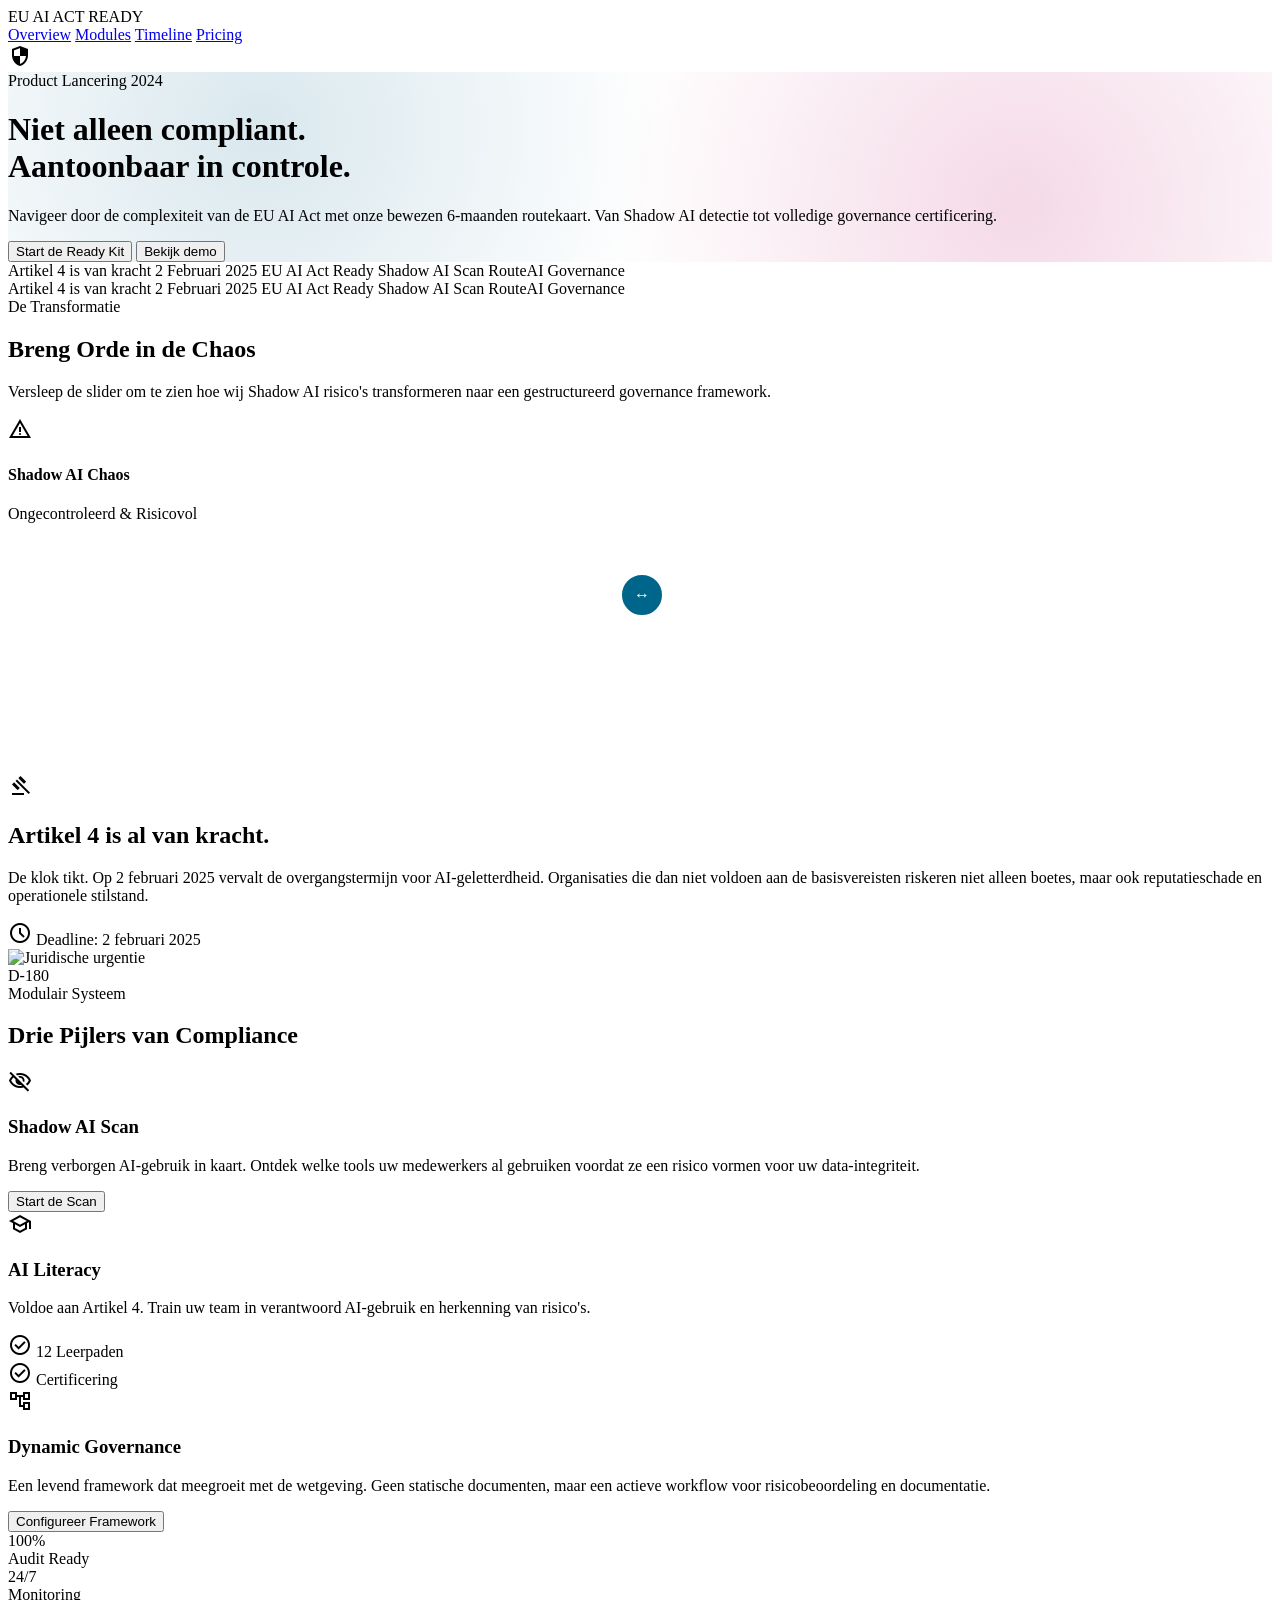
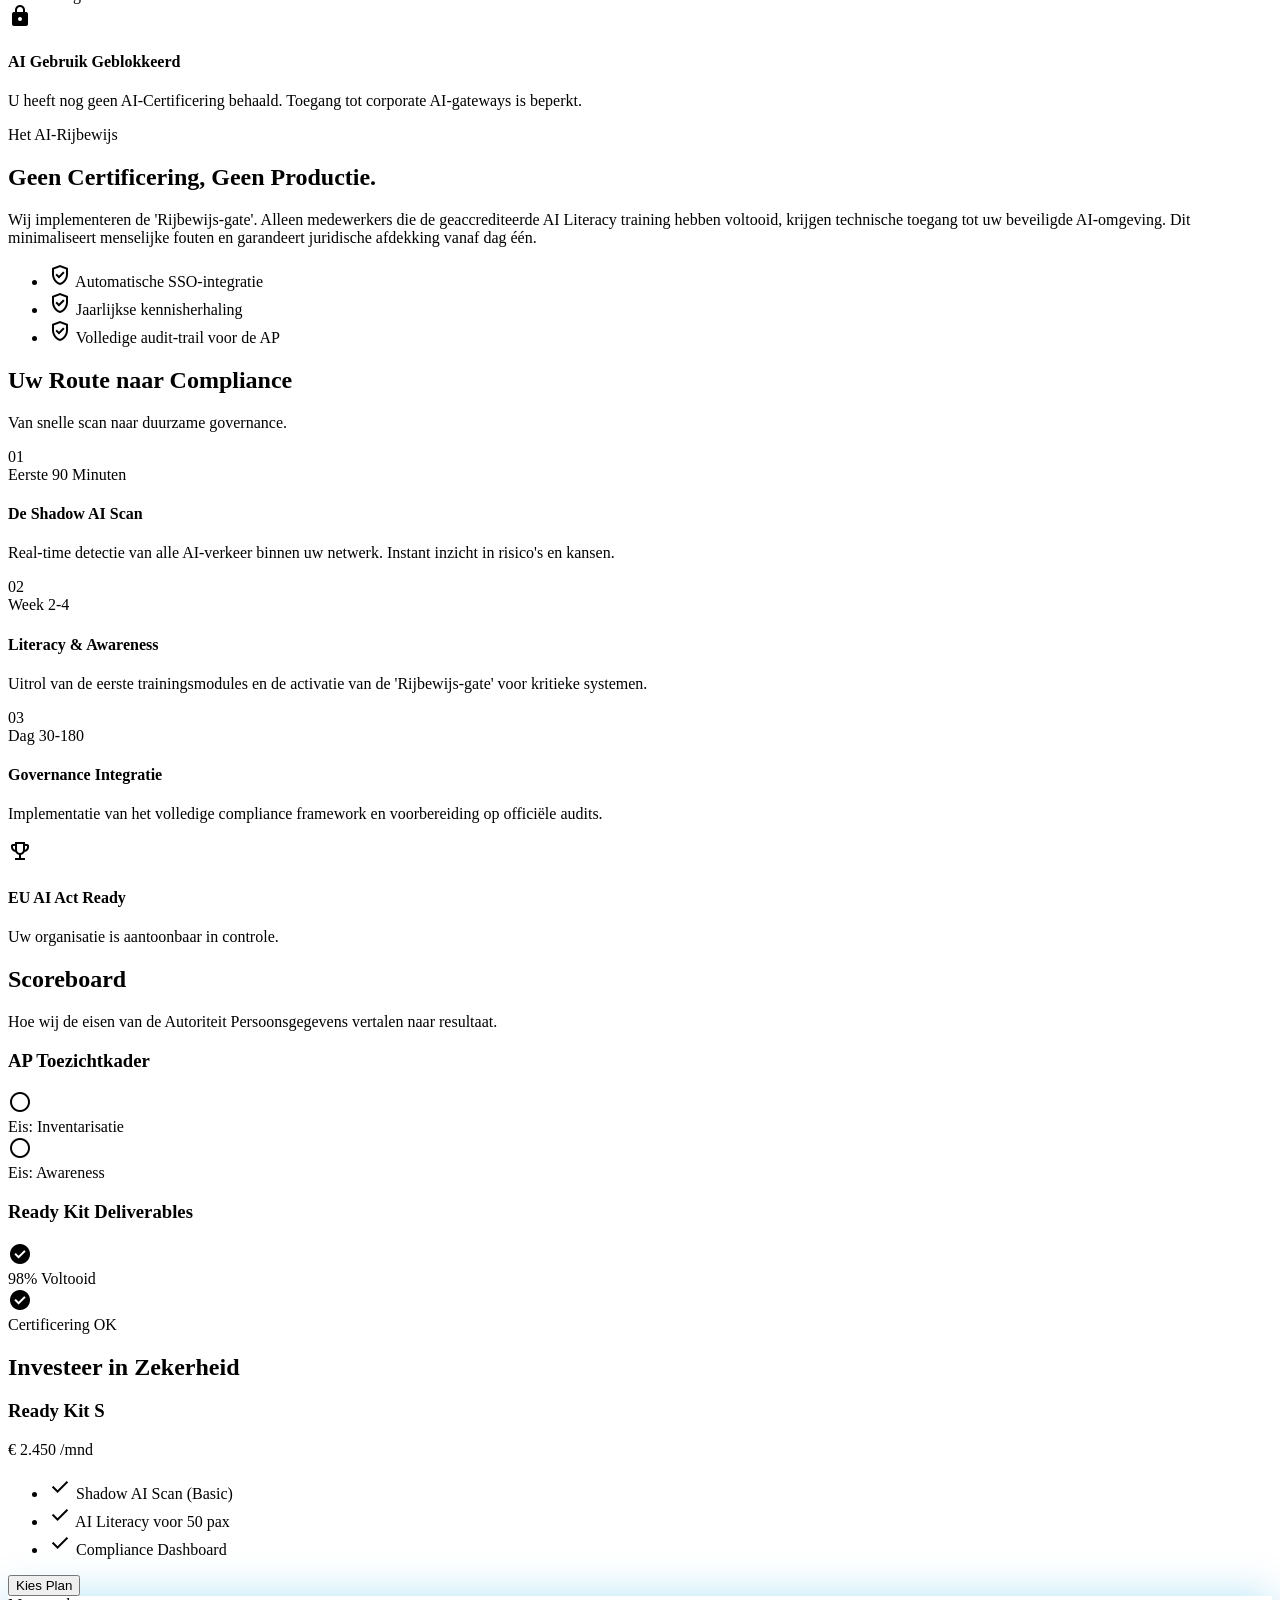
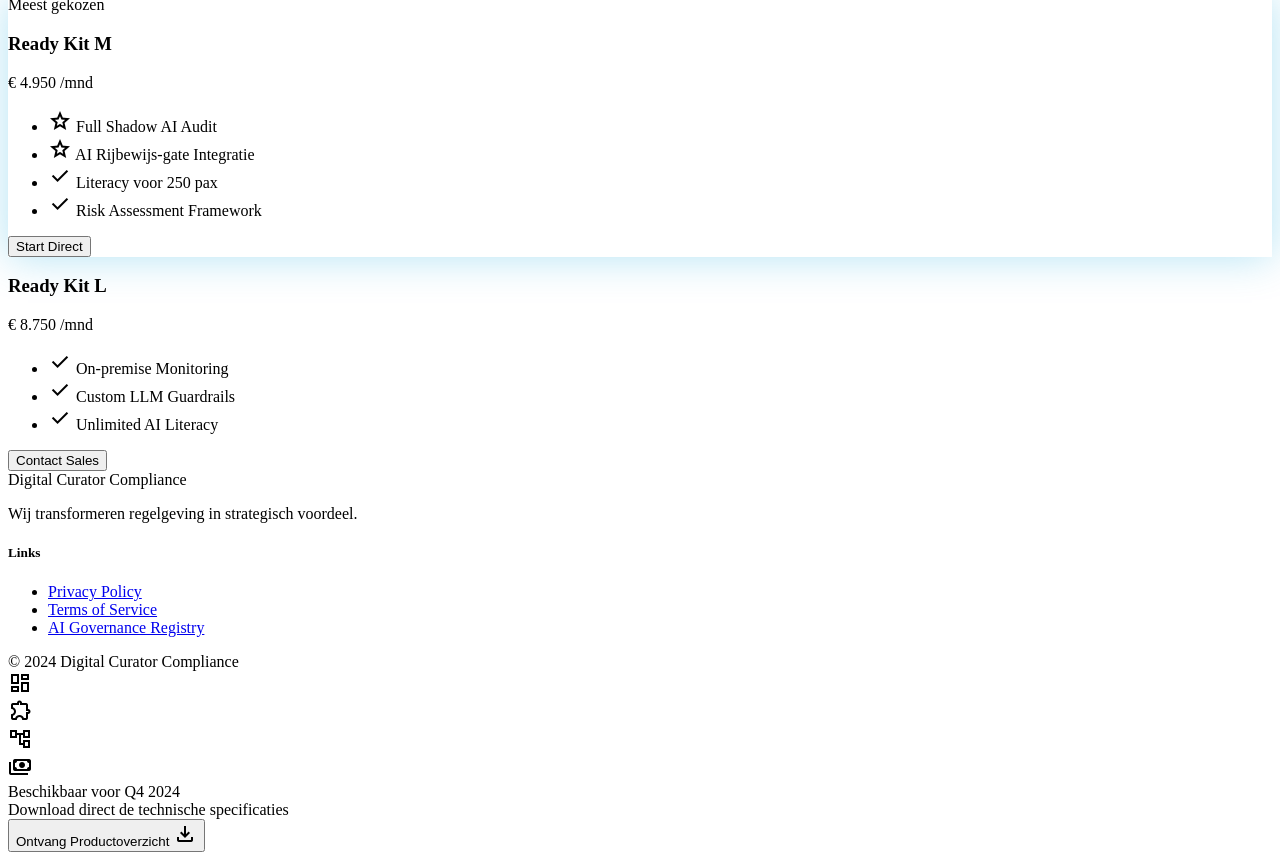
==== commit 9725dbc2: "Initial site" ====
--- a/ready-kit/index.html
+++ b/ready-kit/index.html
@@ -1,179 +1,608 @@
 <!DOCTYPE html>
-<html lang="nl">
-<head>
-<meta charset="UTF-8">
-<meta name="viewport" content="width=device-width, initial-scale=1.0">
-<title>EU AI Act Ready Kit — Digidactics</title>
-<link rel="stylesheet" href="../css/style.css">
+
+<html class="light" lang="nl"><head>
+<meta charset="utf-8"/>
+<meta content="width=device-width, initial-scale=1.0" name="viewport"/>
+<link href="https://fonts.googleapis.com/css2?family=Manrope:wght@400;700;800&amp;family=Inter:wght@400;500;600&amp;display=swap" rel="stylesheet"/>
+<link href="https://fonts.googleapis.com/css2?family=Material+Symbols+Outlined:wght,FILL@100..700,0..1&amp;display=swap" rel="stylesheet"/>
+<script src="https://cdn.tailwindcss.com?plugins=forms,container-queries"></script>
+<script id="tailwind-config">
+      tailwind.config = {
+        darkMode: "class",
+        theme: {
+          extend: {
+            colors: {
+              "tertiary": "#8e0047",
+              "on-error": "#ffffff",
+              "on-tertiary-container": "#ffcad7",
+              "background": "#f7fafc",
+              "primary": "#004c6a",
+              "on-primary": "#ffffff",
+              "error": "#ba1a1a",
+              "on-surface-variant": "#40484e",
+              "on-primary-fixed-variant": "#004c6a",
+              "primary-fixed-dim": "#88cffa",
+              "on-surface": "#181c1e",
+              "secondary-container": "#b8f165",
+              "on-tertiary-fixed": "#3f001c",
+              "surface-tint": "#01658b",
+              "secondary": "#446900",
+              "inverse-surface": "#2d3133",
+              "surface-container-lowest": "#ffffff",
+              "on-primary-fixed": "#001e2d",
+              "inverse-on-surface": "#eef1f3",
+              "surface-container-low": "#f1f4f6",
+              "surface-dim": "#d7dadc",
+              "primary-container": "#00658b",
+              "on-secondary-fixed-variant": "#324f00",
+              "on-primary-container": "#addeff",
+              "secondary-fixed-dim": "#a0d74f",
+              "on-secondary": "#ffffff",
+              "on-error-container": "#93000a",
+              "surface": "#f7fafc",
+              "on-secondary-container": "#476d00",
+              "tertiary-container": "#b9025f",
+              "surface-container-high": "#e5e9eb",
+              "outline-variant": "#bfc7cf",
+              "on-tertiary": "#ffffff",
+              "secondary-fixed": "#bbf468",
+              "on-secondary-fixed": "#111f00",
+              "tertiary-fixed": "#ffd9e1",
+              "primary-fixed": "#c5e7ff",
+              "tertiary-fixed-dim": "#ffb1c6",
+              "on-background": "#181c1e",
+              "surface-container-highest": "#e0e3e5",
+              "surface-bright": "#f7fafc",
+              "on-tertiary-fixed-variant": "#8e0048",
+              "surface-container": "#ebeef0",
+              "surface-variant": "#e0e3e5",
+              "inverse-primary": "#88cffa",
+              "outline": "#70787f",
+              "error-container": "#ffdad6"
+            },
+            fontFamily: {
+              "headline": ["Manrope", "sans-serif"],
+              "body": ["Inter", "sans-serif"],
+              "label": ["Inter", "sans-serif"]
+            },
+            borderRadius: {
+              "DEFAULT": "1rem",
+              "lg": "2rem",
+              "xl": "3rem",
+              "full": "9999px"
+            },
+            animation: {
+              'marquee': 'marquee 25s linear infinite',
+            },
+            keyframes: {
+              marquee: {
+                '0%': { transform: 'translateX(0%)' },
+                '100%': { transform: 'translateX(-50%)' },
+              }
+            }
+          },
+        },
+      }
+    </script>
+<style>
+      .material-symbols-outlined {
+        font-variation-settings: 'FILL' 0, 'wght' 400, 'GRAD' 0, 'opsz' 24;
+        display: inline-block;
+        line-height: 1;
+        text-transform: none;
+        letter-spacing: normal;
+        word-wrap: normal;
+        white-space: nowrap;
+        direction: ltr;
+      }
+      .nebula-glow {
+        background: radial-gradient(circle at 20% 30%, rgba(0, 101, 139, 0.15) 0%, transparent 40%),
+                    radial-gradient(circle at 80% 70%, rgba(185, 2, 95, 0.15) 0%, transparent 40%);
+      }
+      .primary-glow {
+        box-shadow: 0 0 40px rgba(0, 161, 218, 0.3);
+      }
+      .before-after-slider {
+        position: relative;
+        overflow: hidden;
+        user-select: none;
+      }
+      .before-after-slider input {
+        position: absolute;
+        width: 100%;
+        height: 100%;
+        z-index: 30;
+        top: 0;
+        left: 0;
+        opacity: 0;
+        cursor: ew-resize;
+      }
+      .slider-thumb {
+        position: absolute;
+        top: 0;
+        bottom: 0;
+        width: 4px;
+        background: white;
+        z-index: 20;
+        pointer-events: none;
+      }
+      .slider-thumb::after {
+        content: '↔';
+        position: absolute;
+        top: 50%;
+        left: 50%;
+        transform: translate(-50%, -50%);
+        width: 40px;
+        height: 40px;
+        background: #00658B;
+        border: 4px solid white;
+        border-radius: 50%;
+        display: flex;
+        align-items: center;
+        justify-content: center;
+        color: white;
+        font-weight: bold;
+      }
+    </style>
+<style>
+      body {
+        min-height: max(884px, 100dvh);
+      }
+    </style>
 </head>
-<body>
-<div id="nav-placeholder"></div>
-
-<!-- HERO -->
-<div class="hero">
-  <div class="container hero-content">
-    <div class="hero-badge">EU AI Act Ready Kit</div>
-    <h1>Meten. Leren. Borgen.<br><em>Eén bundel.</em></h1>
-    <p class="hero-lead">Drie complementaire producten als één logisch geheel. Eén aanspreekpunt, één traject, één resultaat: compliant én capabel — voor MKB dat nu serieus wil beginnen.</p>
-    <div class="btn-cta-row">
-      <a href="../over/index.html#contact" class="btn btn-primary btn-lg">Offerte aanvragen</a>
-      <a href="#inhoud" class="btn btn-ghost btn-lg">Wat zit erin? ↓</a>
-    </div>
-    <div class="why-callout why-callout-dark mt-32" style="max-width:600px;">
-      <div class="why-callout-label">De Formule 1-logica</div>
-      <p>Je hebt betere remmen nodig om sneller te kunnen rijden. AISA is het gaspedaal — het bouwt capability. RouteAI zijn de remmen — het borgt governance. De Ready Kit combineert allebei. Samen rijdt u sneller én veiliger.</p>
-    </div>
-  </div>
-</div>
-
-<!-- HET VERHAAL -->
-<section class="section">
-  <div class="container">
-    <span class="eyebrow">Drie stappen, één route</span>
-    <h2 class="section-title">Meten. Leren. Borgen.</h2>
-    <div class="grid-3 reveal">
-      <div class="card card-teal-top">
-        <div style="font-family:'Syne',sans-serif; font-size:32px; font-weight:800; color:var(--teal); opacity:0.3; margin-bottom:12px;">01</div>
-        <h3 style="font-size:19px; font-weight:700; color:var(--navy); margin-bottom:10px;">Meten</h3>
-        <p class="text-sm text-muted" style="margin-bottom:12px;">U kunt niets beheersen wat u niet kent. De Shadow AI Survey brengt in 2–4 weken het volledige beeld — zonder controlecultuur, met amnestie-mechanisme.</p>
-        <div class="badge badge-teal">Shadow AI Survey</div>
-      </div>
-      <div class="card card-teal-top">
-        <div style="font-family:'Syne',sans-serif; font-size:32px; font-weight:800; color:var(--teal); opacity:0.3; margin-bottom:12px;">02</div>
-        <h3 style="font-size:19px; font-weight:700; color:var(--navy); margin-bottom:10px;">Leren</h3>
-        <p class="text-sm text-muted" style="margin-bottom:12px;">Artikel 4 EU AI Act verplicht geletterdheid voor iedereen die AI inzet of beheert. Medewerkers die begrijpen waarom iets gevaarlijk is, gedragen zich anders dan medewerkers die een regel volgen.</p>
-        <div class="badge badge-teal">AI Literacy Baseline</div>
-      </div>
-      <div class="card card-teal-top">
-        <div style="font-family:'Syne',sans-serif; font-size:32px; font-weight:800; color:var(--teal); opacity:0.3; margin-bottom:12px;">03</div>
-        <h3 style="font-size:19px; font-weight:700; color:var(--navy); margin-bottom:10px;">Borgen</h3>
-        <p class="text-sm text-muted" style="margin-bottom:12px;">Inzicht en geletterdheid zijn het begin. RouteAI maakt het goedgekeurde pad sneller en aantrekkelijker dan shadow-procurement. Compliance is een bijproduct van het ophalen van waarde.</p>
-        <div class="badge badge-teal">RouteAI</div>
-      </div>
-    </div>
-  </div>
+<body class="bg-surface text-on-surface font-body selection:bg-primary-fixed selection:text-on-primary-fixed">
+<!-- Top Navigation Anchor -->
+<nav class="fixed top-0 w-full z-50 bg-[#f7fafc]/70 dark:bg-[#0f172a]/70 backdrop-blur-xl flex items-center justify-between px-6 py-4 w-full">
+<div class="text-lg font-black text-[#00658B] dark:text-[#c5e7ff] tracking-tighter font-headline">EU AI ACT READY</div>
+<div class="hidden md:flex gap-8 items-center font-label">
+<a class="text-[#00658B] dark:text-[#c5e7ff] hover:text-[#446900] transition-colors" href="#">Overview</a>
+<a class="text-slate-500 dark:text-slate-400 hover:text-[#446900] transition-colors" href="#">Modules</a>
+<a class="text-slate-500 dark:text-slate-400 hover:text-[#446900] transition-colors" href="#">Timeline</a>
+<a class="text-slate-500 dark:text-slate-400 hover:text-[#446900] transition-colors" href="#">Pricing</a>
+</div>
+<div class="flex items-center gap-2 text-[#00658B]">
+<span class="material-symbols-outlined">security</span>
+</div>
+</nav>
+<!-- 1. Hero Section -->
+<header class="relative pt-32 pb-12 px-6 nebula-glow min-h-[707px] flex flex-col items-center justify-center text-center overflow-hidden">
+<div class="mb-4 bg-tertiary-container text-on-tertiary px-4 py-1 rounded-full text-xs font-label font-bold tracking-widest uppercase">
+            Product Lancering 2024
+        </div>
+<h1 class="font-headline font-extrabold text-5xl md:text-7xl lg:text-8xl tracking-tight text-primary max-w-5xl leading-[1.1]">
+            Niet alleen compliant. <br/>
+<span class="text-primary-container">Aantoonbaar in controle.</span>
+</h1>
+<p class="mt-8 text-on-surface-variant text-lg md:text-xl max-w-2xl font-body leading-relaxed">
+            Navigeer door de complexiteit van de EU AI Act met onze bewezen 6-maanden routekaart. Van Shadow AI detectie tot volledige governance certificering.
+        </p>
+<div class="mt-12 flex flex-col sm:flex-row gap-4">
+<button class="bg-primary text-on-primary px-10 py-5 rounded-full font-headline font-bold text-lg hover:bg-primary-container transition-all scale-100 hover:scale-105 shadow-xl shadow-primary/20">
+                Start de Ready Kit
+            </button>
+<button class="bg-surface-container-highest text-on-surface px-10 py-5 rounded-full font-headline font-bold text-lg hover:bg-surface-dim transition-all">
+                Bekijk demo
+            </button>
+</div>
+<!-- Decorative Glow Element -->
+<div class="absolute -bottom-24 left-1/2 -translate-x-1/2 w-[800px] h-[400px] bg-primary-container opacity-20 blur-[120px] rounded-full"></div>
+</header>
+<!-- Typographic Marquee -->
+<div class="bg-primary overflow-hidden py-6 border-y border-white/10 relative z-10">
+<div class="flex whitespace-nowrap animate-marquee">
+<div class="flex items-center gap-12 text-white font-headline font-black text-2xl tracking-tighter uppercase px-6">
+<span>Artikel 4 is van kracht</span>
+<span class="w-2 h-2 rounded-full bg-secondary-container"></span>
+<span>2 Februari 2025</span>
+<span class="w-2 h-2 rounded-full bg-secondary-container"></span>
+<span>EU AI Act Ready</span>
+<span class="w-2 h-2 rounded-full bg-secondary-container"></span>
+<span>Shadow AI Scan</span>
+<span class="w-2 h-2 rounded-full bg-secondary-container"></span>
+<span>RouteAI Governance</span>
+<span class="w-2 h-2 rounded-full bg-secondary-container"></span>
+</div>
+<div class="flex items-center gap-12 text-white font-headline font-black text-2xl tracking-tighter uppercase px-6">
+<span>Artikel 4 is van kracht</span>
+<span class="w-2 h-2 rounded-full bg-secondary-container"></span>
+<span>2 Februari 2025</span>
+<span class="w-2 h-2 rounded-full bg-secondary-container"></span>
+<span>EU AI Act Ready</span>
+<span class="w-2 h-2 rounded-full bg-secondary-container"></span>
+<span>Shadow AI Scan</span>
+<span class="w-2 h-2 rounded-full bg-secondary-container"></span>
+<span>RouteAI Governance</span>
+<span class="w-2 h-2 rounded-full bg-secondary-container"></span>
+</div>
+</div>
+</div>
+<main>
+<!-- Before/After Slider Section -->
+<section class="py-24 px-6 bg-surface-container-low">
+<div class="max-w-7xl mx-auto">
+<div class="text-center mb-16">
+<div class="bg-primary-container text-white px-4 py-1 rounded-full text-xs font-label font-bold tracking-widest uppercase inline-block mb-4">
+                        De Transformatie
+                    </div>
+<h2 class="font-headline font-extrabold text-4xl text-primary mb-4">Breng Orde in de Chaos</h2>
+<p class="text-on-surface-variant max-w-2xl mx-auto">Versleep de slider om te zien hoe wij Shadow AI risico's transformeren naar een gestructureerd governance framework.</p>
+</div>
+<div class="relative w-full max-w-5xl mx-auto aspect-[16/9] md:aspect-[21/9] rounded-2xl overflow-hidden shadow-2xl border-4 border-white before-after-slider group" id="slider-container">
+<!-- Before Content (Shadow AI Chaos) -->
+<div class="absolute inset-0 bg-[#001e2d] flex items-center justify-center p-12 overflow-hidden">
+<div class="grid grid-cols-4 md:grid-cols-6 gap-4 opacity-40 blur-[2px]">
+<!-- Mock chaotic nodes -->
+<div class="w-20 h-20 bg-red-500/20 rounded-lg flex items-center justify-center border border-red-500/50"><span class="material-symbols-outlined text-red-400">warning</span></div>
+<div class="w-24 h-16 bg-white/5 rounded-lg border border-white/20"></div>
+<div class="w-16 h-16 bg-yellow-500/20 rounded-full border border-yellow-500/50"></div>
+<div class="w-20 h-20 bg-white/5 rounded-lg border border-white/20"></div>
+<div class="w-12 h-12 bg-red-500/20 rounded-lg border border-red-500/50"></div>
+<div class="w-32 h-24 bg-white/5 rounded-lg border border-white/20"></div>
+<div class="w-20 h-20 bg-white/5 rounded-lg border border-white/20"></div>
+<div class="w-24 h-24 bg-red-500/20 rounded-lg border border-red-500/50"></div>
+<div class="w-16 h-16 bg-white/5 rounded-lg border border-white/20"></div>
+</div>
+<div class="absolute inset-0 flex items-center justify-center text-center">
+<div class="bg-black/40 backdrop-blur-md px-8 py-4 rounded-xl border border-white/10">
+<h4 class="text-white font-headline font-bold text-3xl">Shadow AI Chaos</h4>
+<p class="text-red-300 text-sm mt-1 uppercase tracking-widest font-bold">Ongecontroleerd &amp; Risicovol</p>
+</div>
+</div>
+</div>
+<!-- After Content (Aantoonbaar in Controle) -->
+<div class="absolute inset-0 bg-primary flex items-center justify-center p-12 transition-all duration-0" id="after-img" style="clip-path: inset(0 0 0 50%)">
+<div class="grid grid-cols-4 md:grid-cols-6 gap-6 w-full max-w-4xl opacity-60">
+<!-- Mock structured nodes -->
+<div class="w-20 h-20 bg-secondary-container/20 rounded-xl flex items-center justify-center border-2 border-secondary-container"><span class="material-symbols-outlined text-secondary-container">shield</span></div>
+<div class="w-20 h-20 bg-secondary-container/20 rounded-xl flex items-center justify-center border-2 border-secondary-container"><span class="material-symbols-outlined text-secondary-container">verified</span></div>
+<div class="w-20 h-20 bg-secondary-container/20 rounded-xl flex items-center justify-center border-2 border-secondary-container"><span class="material-symbols-outlined text-secondary-container">task_alt</span></div>
+<div class="w-20 h-20 bg-secondary-container/20 rounded-xl flex items-center justify-center border-2 border-secondary-container"><span class="material-symbols-outlined text-secondary-container">rule</span></div>
+<div class="w-20 h-20 bg-secondary-container/20 rounded-xl flex items-center justify-center border-2 border-secondary-container"><span class="material-symbols-outlined text-secondary-container">fact_check</span></div>
+</div>
+<div class="absolute inset-0 flex items-center justify-center text-center">
+<div class="bg-[#004c6a]/80 backdrop-blur-xl px-8 py-4 rounded-xl border-2 border-secondary-container/50">
+<h4 class="text-white font-headline font-bold text-3xl">Aantoonbaar in Controle</h4>
+<p class="text-secondary-container text-sm mt-1 uppercase tracking-widest font-bold">Gecertificeerd &amp; Veilig</p>
+</div>
+</div>
+</div>
+<!-- Slider Input -->
+<input max="100" min="0" oninput="moveSlider(this.value)" type="range" value="50"/>
+<div class="slider-thumb" id="slider-handle" style="left: 50%"></div>
+</div>
+<script>
+                    function moveSlider(value) {
+                        const afterImg = document.getElementById('after-img');
+                        const sliderHandle = document.getElementById('slider-handle');
+                        afterImg.style.clipPath = `inset(0 0 0 ${value}%)`;
+                        sliderHandle.style.left = `${value}%`;
+                    }
+                </script>
+</div>
 </section>
-
-<!-- WAT ERIN ZIT -->
-<section class="section bg-off" id="inhoud">
-  <div class="container">
-    <span class="eyebrow">Bundel-inhoud</span>
-    <h2 class="section-title">Wat de Ready Kit bevat</h2>
-
-    <div class="grid-2 reveal">
-      <div style="display:flex; flex-direction:column; gap:16px;">
-        <div class="card card-teal-top" style="padding:24px 28px;">
-          <div class="badge badge-teal mb-12">Stap 1 — Meten</div>
-          <h3 style="font-size:16px; font-weight:700; color:var(--navy); margin-bottom:8px;">Shadow AI Survey</h3>
-          <p class="text-sm text-muted">6 maanden Business-tier. Breng in kaart welke AI-tools uw medewerkers al gebruiken. DPO-overzicht met EU AI Act-risicoklasse per toepassing. Amnestie-mechanisme inbegrepen.</p>
-          <p class="text-xs text-muted mt-8 fw-600">Standalone waarde: €5.940</p>
+<!-- 2. Waarom Nu Section -->
+<section class="py-24 px-6 max-w-7xl mx-auto">
+<div class="bg-surface-container-lowest rounded-xl p-8 md:p-16 flex flex-col md:flex-row items-center gap-12 shadow-[0_20px_60px_rgba(0,0,0,0.03)] border-l-8 border-tertiary">
+<div class="flex-1">
+<div class="flex items-center gap-4 mb-6">
+<span class="material-symbols-outlined text-tertiary text-5xl" style="font-variation-settings: 'FILL' 1;">gavel</span>
+<div class="h-px flex-1 bg-outline-variant opacity-30"></div>
+</div>
+<h2 class="font-headline font-extrabold text-4xl text-on-surface mb-6">Artikel 4 is al van kracht.</h2>
+<p class="text-on-surface-variant text-lg leading-relaxed mb-8">
+                        De klok tikt. Op 2 februari 2025 vervalt de overgangstermijn voor AI-geletterdheid. Organisaties die dan niet voldoen aan de basisvereisten riskeren niet alleen boetes, maar ook reputatieschade en operationele stilstand.
+                    </p>
+<div class="inline-flex items-center gap-3 text-tertiary font-bold">
+<span class="material-symbols-outlined">schedule</span>
+                        Deadline: 2 februari 2025
+                    </div>
+</div>
+<div class="flex-1 w-full relative">
+<img alt="Juridische urgentie" class="rounded-lg w-full h-[350px] object-cover" data-alt="Close-up of a wooden judge's gavel on a marble desk with dramatic warm lighting and soft bokeh background" src="https://lh3.googleusercontent.com/aida-public/[base64]"/>
+<div class="absolute -top-4 -right-4 bg-tertiary text-on-tertiary p-6 rounded-lg shadow-xl font-headline font-black text-2xl">
+                        D-180
+                    </div>
+</div>
+</div>
+</section>
+<!-- 3. Bento Grid Section -->
+<section class="py-24 px-6 bg-surface-container-low">
+<div class="max-w-7xl mx-auto">
+<div class="mb-12">
+<div class="bg-tertiary-container text-on-tertiary px-4 py-1 rounded-full text-xs font-label font-bold tracking-widest uppercase inline-block mb-4">
+                        Modulair Systeem
+                    </div>
+<h2 class="font-headline font-extrabold text-4xl text-primary">Drie Pijlers van Compliance</h2>
+</div>
+<div class="grid grid-cols-1 md:grid-cols-12 gap-6">
+<!-- Shadow AI Card -->
+<div class="md:col-span-7 bg-[#00658B] text-white rounded-xl p-10 overflow-hidden relative group">
+<div class="relative z-10 h-full flex flex-col">
+<span class="material-symbols-outlined text-5xl mb-6">visibility_off</span>
+<h3 class="font-headline font-bold text-3xl mb-4">Shadow AI Scan</h3>
+<p class="text-primary-fixed leading-relaxed max-w-md mb-8">Breng verborgen AI-gebruik in kaart. Ontdek welke tools uw medewerkers al gebruiken voordat ze een risico vormen voor uw data-integriteit.</p>
+<div class="mt-auto">
+<button class="bg-white/10 backdrop-blur-md text-white border border-white/20 px-6 py-3 rounded-full hover:bg-white/20 transition-all">Start de Scan</button>
+</div>
+</div>
+<div class="absolute -right-20 -bottom-20 w-80 h-80 bg-[#00a1da] opacity-20 blur-[60px] rounded-full group-hover:scale-125 transition-transform duration-700"></div>
+</div>
+<!-- Literacy Card -->
+<div class="md:col-span-5 bg-tertiary-container text-on-tertiary rounded-xl p-10 flex flex-col justify-between border-t-8 border-tertiary">
+<div>
+<span class="material-symbols-outlined text-5xl mb-6">school</span>
+<h3 class="font-headline font-bold text-3xl mb-4">AI Literacy</h3>
+<p class="text-on-tertiary opacity-80 leading-relaxed mb-6">Voldoe aan Artikel 4. Train uw team in verantwoord AI-gebruik en herkenning van risico's.</p>
+</div>
+<div class="space-y-3">
+<div class="flex items-center gap-2"><span class="material-symbols-outlined text-sm">check_circle</span> 12 Leerpaden</div>
+<div class="flex items-center gap-2"><span class="material-symbols-outlined text-sm">check_circle</span> Certificering</div>
+</div>
+</div>
+<!-- Governance Card -->
+<div class="md:col-span-12 bg-secondary text-white rounded-xl p-10 flex flex-col md:flex-row items-center gap-12 overflow-hidden">
+<div class="flex-1">
+<span class="material-symbols-outlined text-5xl mb-6">account_tree</span>
+<h3 class="font-headline font-bold text-3xl mb-4">Dynamic Governance</h3>
+<p class="text-secondary-fixed leading-relaxed mb-8">Een levend framework dat meegroeit met de wetgeving. Geen statische documenten, maar een actieve workflow voor risicobeoordeling en documentatie.</p>
+<button class="bg-secondary-container text-on-secondary-container px-8 py-4 rounded-full font-bold">Configureer Framework</button>
+</div>
+<div class="flex-1 grid grid-cols-2 gap-4">
+<div class="bg-white/10 p-6 rounded-lg backdrop-blur-sm">
+<div class="text-4xl font-headline font-black mb-2">100%</div>
+<div class="text-xs uppercase tracking-widest opacity-70">Audit Ready</div>
+</div>
+<div class="bg-white/10 p-6 rounded-lg backdrop-blur-sm">
+<div class="text-4xl font-headline font-black mb-2">24/7</div>
+<div class="text-xs uppercase tracking-widest opacity-70">Monitoring</div>
+</div>
+</div>
+</div>
+</div>
+</div>
+</section>
+<!-- 4. Rijbewijs-gate Section -->
+<section class="py-24 px-6">
+<div class="max-w-7xl mx-auto flex flex-col lg:flex-row items-center gap-16">
+<div class="flex-1 order-2 lg:order-1">
+<div class="relative bg-surface-container rounded-lg p-6 shadow-2xl">
+<div class="bg-surface-container-lowest rounded-md p-4 mb-4 flex items-center justify-between opacity-40 grayscale">
+<div class="flex items-center gap-3">
+<div class="w-10 h-10 rounded-full bg-slate-200"></div>
+<div class="space-y-2">
+<div class="h-2 w-24 bg-slate-200 rounded"></div>
+<div class="h-2 w-16 bg-slate-100 rounded"></div>
+</div>
+</div>
+<div class="h-8 w-8 bg-slate-200 rounded-full"></div>
+</div>
+<div class="absolute inset-0 z-20 flex flex-col items-center justify-center bg-primary/10 backdrop-blur-sm rounded-lg border-2 border-primary border-dashed">
+<div class="bg-primary text-white p-6 rounded-full shadow-2xl mb-6 scale-125">
+<span class="material-symbols-outlined text-4xl" style="font-variation-settings: 'FILL' 1;">lock</span>
+</div>
+<h4 class="font-headline font-bold text-xl text-primary">AI Gebruik Geblokkeerd</h4>
+<p class="text-on-surface-variant text-sm text-center px-8 mt-2">U heeft nog geen AI-Certificering behaald. Toegang tot corporate AI-gateways is beperkt.</p>
+</div>
+<div class="space-y-4 opacity-40 grayscale">
+<div class="h-20 bg-surface-container-lowest rounded-md w-full"></div>
+<div class="h-20 bg-surface-container-lowest rounded-md w-full"></div>
+</div>
+</div>
+</div>
+<div class="flex-1 order-1 lg:order-2">
+<div class="bg-tertiary-container text-on-tertiary px-4 py-1 rounded-full text-xs font-label font-bold tracking-widest uppercase inline-block mb-4">
+                        Het AI-Rijbewijs
+                    </div>
+<h2 class="font-headline font-extrabold text-4xl text-primary mb-6">Geen Certificering, Geen Productie.</h2>
+<p class="text-on-surface-variant text-lg leading-relaxed mb-8">
+                        Wij implementeren de 'Rijbewijs-gate'. Alleen medewerkers die de geaccrediteerde AI Literacy training hebben voltooid, krijgen technische toegang tot uw beveiligde AI-omgeving. Dit minimaliseert menselijke fouten en garandeert juridische afdekking vanaf dag één.
+                    </p>
+<ul class="space-y-4 font-label font-semibold text-primary">
+<li class="flex items-center gap-3"><span class="material-symbols-outlined">verified_user</span> Automatische SSO-integratie</li>
+<li class="flex items-center gap-3"><span class="material-symbols-outlined">verified_user</span> Jaarlijkse kennisherhaling</li>
+<li class="flex items-center gap-3"><span class="material-symbols-outlined">verified_user</span> Volledige audit-trail voor de AP</li>
+</ul>
+</div>
+</div>
+</section>
+<!-- 5. Verticale Tijdlijn Section -->
+<section class="py-24 px-6 bg-surface-container-low overflow-hidden">
+<div class="max-w-4xl mx-auto">
+<div class="text-center mb-16">
+<h2 class="font-headline font-extrabold text-4xl text-primary">Uw Route naar Compliance</h2>
+<p class="text-on-surface-variant mt-4">Van snelle scan naar duurzame governance.</p>
+</div>
+<div class="relative">
+<!-- The Dotted Connector -->
+<div class="absolute left-6 top-0 bottom-0 w-1 border-l-2 border-dotted border-primary-container opacity-30"></div>
+<!-- Step 1 -->
+<div class="relative pl-16 mb-20">
+<div class="absolute left-0 top-0 w-12 h-12 bg-primary text-white rounded-full flex items-center justify-center font-bold z-10 shadow-lg">01</div>
+<div>
+<span class="text-sm font-label font-bold text-primary-container tracking-widest uppercase">Eerste 90 Minuten</span>
+<h4 class="font-headline font-bold text-2xl mt-1 mb-3">De Shadow AI Scan</h4>
+<p class="text-on-surface-variant">Real-time detectie van alle AI-verkeer binnen uw netwerk. Instant inzicht in risico's en kansen.</p>
+</div>
+</div>
+<!-- Step 2 -->
+<div class="relative pl-16 mb-20">
+<div class="absolute left-0 top-0 w-12 h-12 bg-tertiary text-white rounded-full flex items-center justify-center font-bold z-10 shadow-lg">02</div>
+<div>
+<span class="text-sm font-label font-bold text-tertiary tracking-widest uppercase">Week 2-4</span>
+<h4 class="font-headline font-bold text-2xl mt-1 mb-3">Literacy &amp; Awareness</h4>
+<p class="text-on-surface-variant">Uitrol van de eerste trainingsmodules en de activatie van de 'Rijbewijs-gate' voor kritieke systemen.</p>
+</div>
+</div>
+<!-- Step 3 -->
+<div class="relative pl-16 mb-20">
+<div class="absolute left-0 top-0 w-12 h-12 bg-secondary text-white rounded-full flex items-center justify-center font-bold z-10 shadow-lg">03</div>
+<div>
+<span class="text-sm font-label font-bold text-secondary tracking-widest uppercase">Dag 30-180</span>
+<h4 class="font-headline font-bold text-2xl mt-1 mb-3">Governance Integratie</h4>
+<p class="text-on-surface-variant">Implementatie van het volledige compliance framework en voorbereiding op officiële audits.</p>
+</div>
+</div>
+<!-- Final Badge -->
+<div class="relative pl-16">
+<div class="absolute left-0 top-0 w-12 h-12 bg-primary-container text-white rounded-full flex items-center justify-center z-10 shadow-lg">
+<span class="material-symbols-outlined">emoji_events</span>
+</div>
+<div class="bg-surface-container-lowest p-8 rounded-xl shadow-xl inline-block border-2 border-primary-container border-dashed">
+<h4 class="font-headline font-bold text-2xl text-primary">EU AI Act Ready</h4>
+<p class="text-on-surface-variant text-sm mt-2">Uw organisatie is aantoonbaar in controle.</p>
+</div>
+</div>
+</div>
+</div>
+</section>
+<!-- 6. Scoreboard Section -->
+<section class="py-24 px-6">
+<div class="max-w-7xl mx-auto">
+<div class="text-center mb-16">
+<h2 class="font-headline font-extrabold text-4xl text-primary">Scoreboard</h2>
+<p class="text-on-surface-variant mt-4">Hoe wij de eisen van de Autoriteit Persoonsgegevens vertalen naar resultaat.</p>
+</div>
+<div class="grid grid-cols-1 md:grid-cols-2 gap-12">
+<div class="space-y-8">
+<h3 class="font-headline font-bold text-2xl text-on-surface">AP Toezichtkader</h3>
+<div class="space-y-6">
+<div class="flex items-start gap-4">
+<span class="material-symbols-outlined text-slate-400">circle</span>
+<div class="flex-1 h-2 bg-surface-container mt-3 rounded-full overflow-hidden">
+<div class="w-1/3 h-full bg-slate-300"></div>
+</div>
+<span class="text-sm font-bold text-slate-500">Eis: Inventarisatie</span>
+</div>
+<div class="flex items-start gap-4">
+<span class="material-symbols-outlined text-slate-400">circle</span>
+<div class="flex-1 h-2 bg-surface-container mt-3 rounded-full overflow-hidden">
+<div class="w-1/4 h-full bg-slate-300"></div>
+</div>
+<span class="text-sm font-bold text-slate-500">Eis: Awareness</span>
+</div>
+</div>
+</div>
+<div class="space-y-8">
+<h3 class="font-headline font-bold text-2xl text-primary">Ready Kit Deliverables</h3>
+<div class="space-y-6">
+<div class="flex items-start gap-4">
+<span class="material-symbols-outlined text-primary-container" style="font-variation-settings: 'FILL' 1;">check_circle</span>
+<div class="flex-1 h-2 bg-primary-container/20 mt-3 rounded-full overflow-hidden">
+<div class="w-full h-full bg-primary-container"></div>
+</div>
+<span class="text-sm font-bold text-primary">98% Voltooid</span>
+</div>
+<div class="flex items-start gap-4">
+<span class="material-symbols-outlined text-primary-container" style="font-variation-settings: 'FILL' 1;">check_circle</span>
+<div class="flex-1 h-2 bg-primary-container/20 mt-3 rounded-full overflow-hidden">
+<div class="w-full h-full bg-primary-container"></div>
+</div>
+<span class="text-sm font-bold text-primary">Certificering OK</span>
+</div>
+</div>
+</div>
+</div>
+</div>
+</section>
+<!-- 7. Pricing Section -->
+<section class="py-24 px-6 bg-surface-container-low">
+<div class="max-w-7xl mx-auto">
+<div class="text-center mb-16">
+<h2 class="font-headline font-extrabold text-4xl text-primary">Investeer in Zekerheid</h2>
+</div>
+<div class="grid grid-cols-1 md:grid-cols-3 gap-8 items-end">
+<!-- Pack S -->
+<div class="bg-surface-container-lowest p-8 rounded-xl shadow-sm hover:shadow-lg transition-all">
+<h3 class="font-headline font-bold text-2xl mb-2">Ready Kit S</h3>
+<div class="text-4xl font-headline font-black text-primary mb-6">€ 2.450 <span class="text-sm font-normal text-on-surface-variant">/mnd</span></div>
+<ul class="space-y-4 mb-8 text-on-surface-variant text-sm">
+<li class="flex items-center gap-2"><span class="material-symbols-outlined text-green-600 text-[18px]">done</span> Shadow AI Scan (Basic)</li>
+<li class="flex items-center gap-2"><span class="material-symbols-outlined text-green-600 text-[18px]">done</span> AI Literacy voor 50 pax</li>
+<li class="flex items-center gap-2"><span class="material-symbols-outlined text-green-600 text-[18px]">done</span> Compliance Dashboard</li>
+</ul>
+<button class="w-full py-4 rounded-full border border-primary text-primary font-bold hover:bg-primary/5 transition-colors">Kies Plan</button>
+</div>
+<!-- Pack M - Featured -->
+<div class="bg-surface-container-lowest p-8 rounded-xl shadow-2xl relative primary-glow z-10 border-2 border-primary-container pb-12 scale-105">
+<div class="absolute -top-4 left-1/2 -translate-x-1/2 bg-primary-container text-white px-6 py-1 rounded-full text-xs font-bold uppercase tracking-widest">
+                            Meest gekozen
+                        </div>
+<h3 class="font-headline font-bold text-3xl mb-2">Ready Kit M</h3>
+<div class="text-5xl font-headline font-black text-primary mb-6">€ 4.950 <span class="text-sm font-normal text-on-surface-variant">/mnd</span></div>
+<ul class="space-y-4 mb-10 text-on-surface-variant">
+<li class="flex items-center gap-2 font-semibold text-on-surface"><span class="material-symbols-outlined text-primary-container">star</span> Full Shadow AI Audit</li>
+<li class="flex items-center gap-2 font-semibold text-on-surface"><span class="material-symbols-outlined text-primary-container">star</span> AI Rijbewijs-gate Integratie</li>
+<li class="flex items-center gap-2"><span class="material-symbols-outlined text-green-600 text-[18px]">done</span> Literacy voor 250 pax</li>
+<li class="flex items-center gap-2"><span class="material-symbols-outlined text-green-600 text-[18px]">done</span> Risk Assessment Framework</li>
+</ul>
+<button class="w-full py-5 rounded-full bg-primary text-on-primary font-bold text-lg hover:bg-primary-container transition-all">Start Direct</button>
+</div>
+<!-- Pack L -->
+<div class="bg-surface-container-lowest p-8 rounded-xl shadow-sm hover:shadow-lg transition-all">
+<h3 class="font-headline font-bold text-2xl mb-2">Ready Kit L</h3>
+<div class="text-4xl font-headline font-black text-primary mb-6">€ 8.750 <span class="text-sm font-normal text-on-surface-variant">/mnd</span></div>
+<ul class="space-y-4 mb-8 text-on-surface-variant text-sm">
+<li class="flex items-center gap-2"><span class="material-symbols-outlined text-green-600 text-[18px]">done</span> On-premise Monitoring</li>
+<li class="flex items-center gap-2"><span class="material-symbols-outlined text-green-600 text-[18px]">done</span> Custom LLM Guardrails</li>
+<li class="flex items-center gap-2"><span class="material-symbols-outlined text-green-600 text-[18px]">done</span> Unlimited AI Literacy</li>
+</ul>
+<button class="w-full py-4 rounded-full border border-primary text-primary font-bold hover:bg-primary/5 transition-colors">Contact Sales</button>
+</div>
+</div>
+</div>
+</section>
+</main>
+<!-- Footer -->
+<footer class="w-full pt-20 pb-32 px-8 bg-[#f1f4f6] dark:bg-[#1a202c]">
+<div class="flex flex-col md:flex-row justify-between items-start gap-8 max-w-7xl mx-auto">
+<div>
+<div class="font-['Manrope'] font-bold text-[#00658B] text-xl mb-4">Digital Curator Compliance</div>
+<p class="text-slate-500 max-w-xs">Wij transformeren regelgeving in strategisch voordeel.</p>
+</div>
+<div class="flex flex-wrap gap-10">
+<div class="space-y-4">
+<h5 class="font-bold text-primary">Links</h5>
+<ul class="space-y-2 text-slate-500">
+<li><a class="hover:underline decoration-[#b9025f] decoration-2 underline-offset-4" href="#">Privacy Policy</a></li>
+<li><a class="hover:underline decoration-[#b9025f] decoration-2 underline-offset-4" href="#">Terms of Service</a></li>
+<li><a class="hover:underline decoration-[#b9025f] decoration-2 underline-offset-4" href="#">AI Governance Registry</a></li>
+</ul>
+</div>
+</div>
+</div>
+<div class="max-w-7xl mx-auto mt-16 pt-8 border-t border-slate-200 text-slate-400 text-sm">
+            © 2024 Digital Curator Compliance
         </div>
-        <div class="card card-teal-top" style="padding:24px 28px;">
-          <div class="badge badge-teal mb-12">Stap 2 — Leren</div>
-          <h3 style="font-size:16px; font-weight:700; color:var(--navy); margin-bottom:8px;">AI Literacy Baseline — 25 seats</h3>
-          <p class="text-sm text-muted">Org-25 seatpack. Alle medewerkers die AI gebruiken, worden gecertificeerd conform EU AI Act Artikel 4. Certificaat automatisch geregistreerd in DPO-dashboard.</p>
-          <p class="text-xs text-muted mt-8 fw-600">Standalone waarde: €990</p>
-        </div>
-      </div>
-      <div style="display:flex; flex-direction:column; gap:16px;">
-        <div class="card card-teal-top" style="padding:24px 28px;">
-          <div class="badge badge-teal mb-12">Stap 3 — Borgen</div>
-          <h3 style="font-size:16px; font-weight:700; color:var(--navy); margin-bottom:8px;">RouteAI — 6 maanden Business</h3>
-          <p class="text-sm text-muted">Governance- en compliance­platform. Licentiebeheer, audit trail, menselijk toezicht documenteren. Survey-data voedt automatisch de RouteAI toolcatalogus.</p>
-          <p class="text-xs text-muted mt-8 fw-600">Standalone waarde: €5.340</p>
-        </div>
-        <div class="card card-teal-top" style="padding:24px 28px;">
-          <div class="badge badge-teal mb-12">Erbij inbegrepen</div>
-          <h3 style="font-size:16px; font-weight:700; color:var(--navy); margin-bottom:8px;">1 Workshop naar keuze</h3>
-          <p class="text-sm text-muted">Halve dag faciliteerde workshop: AI-governance bewustmaking, implementatie van de resultaten, of teamspecifieke capability-sessie. In-company of online.</p>
-          <p class="text-xs text-muted mt-8 fw-600">Standalone waarde: €1.900–2.900</p>
-        </div>
-      </div>
-    </div>
-
-    <!-- Totaaltabel -->
-    <div class="card mt-32 reveal" style="background:linear-gradient(135deg, rgba(0,131,143,0.06) 0%, rgba(0,131,143,0.02) 100%); border-color:rgba(0,131,143,0.2); padding:32px;">
-      <div style="display:grid; grid-template-columns:1fr auto; align-items:center; gap:24px; flex-wrap:wrap;">
-        <div>
-          <h3 style="font-size:18px; font-weight:700; color:var(--navy); margin-bottom:8px;">Totale standalone waarde</h3>
-          <p class="text-sm text-muted">Survey + AI Literacy + RouteAI + Workshop = <strong>~€14.270–15.170</strong></p>
-          <p class="text-sm text-muted mt-8">De bundel rechtvaardigt de korting: survey-data voedt RouteAI's toolcatalogus, literacy-certificaten worden automatisch geregistreerd. De klant hoeft niets opnieuw in te richten.</p>
-        </div>
-        <div style="text-align:center; flex-shrink:0;">
-          <div style="font-family:'Syne',sans-serif; font-size:13px; font-weight:700; color:var(--muted); text-decoration:line-through; margin-bottom:4px;">~€14.270</div>
-          <div style="font-family:'Syne',sans-serif; font-size:42px; font-weight:800; color:var(--teal); line-height:1;">€7.900</div>
-          <div style="font-size:12px; color:var(--muted);">tot 50 mdw · 6 maanden</div>
-          <div class="badge badge-green mt-8" style="font-size:11px;">~45% bundelkorting</div>
-        </div>
-      </div>
-    </div>
-  </div>
-</section>
-
-<!-- PRICING -->
-<section class="section">
-  <div class="container">
-    <span class="eyebrow">Tarieven</span>
-    <h2 class="section-title">Vaste bundelprijzen</h2>
-    <p class="section-lead">Geen "op aanvraag". Eén prijs, helder gecommuniceerd — afhankelijk van uw organisatiegrootte.</p>
-
-    <div class="grid-2 reveal" style="max-width:760px; margin:0 auto; gap:24px;">
-      <div class="price-card featured" style="padding:40px 32px;">
-        <div class="featured-pill">Tot 50 medewerkers</div>
-        <div class="price-tier">Ready Kit Standaard</div>
-        <div class="price-amount">€7.900</div>
-        <div class="price-period">6 maanden · alles inbegrepen</div>
-        <hr class="price-divider">
-        <ul class="price-features">
-          <li>Shadow AI Survey (6 mnd Business)</li>
-          <li>AI Literacy — 25 seats</li>
-          <li>RouteAI Business (6 mnd)</li>
-          <li>1 workshop naar keuze</li>
-          <li>~45% bundelkorting t.o.v. standalone</li>
-        </ul>
-        <a href="../over/index.html#contact" class="price-cta-link">Offerte aanvragen</a>
-      </div>
-      <div class="price-card" style="padding:40px 32px;">
-        <div class="price-tier">Ready Kit Middelgroot</div>
-        <div class="price-amount">€12.900</div>
-        <div class="price-period">6 maanden · alles inbegrepen</div>
-        <hr class="price-divider">
-        <ul class="price-features">
-          <li>Shadow AI Survey (6 mnd Scale)</li>
-          <li>AI Literacy — 50 seats</li>
-          <li>RouteAI Scale (6 mnd)</li>
-          <li>1 workshop naar keuze</li>
-          <li>~40% bundelkorting t.o.v. standalone</li>
-        </ul>
-        <a href="../over/index.html#contact" class="price-cta-link">Offerte aanvragen</a>
-      </div>
-    </div>
-
-    <div class="card mt-32" style="background:var(--off); border-color:var(--border); max-width:760px; margin:32px auto 0; padding:28px 32px;">
-      <div style="display:grid; grid-template-columns:auto 1fr; gap:16px; align-items:center;">
-        <div style="font-size:28px;">🏛️</div>
-        <div>
-          <h3 style="font-size:15px; font-weight:700; color:var(--navy); margin-bottom:4px;">EDIH co-financiering — tot 50% subsidie</h3>
-          <p class="text-sm text-muted">Via EDIH-partnerschap is tot 50% co-financiering mogelijk. Vraag ernaar bij het contact — budgetten worden vóór de zomer vastgesteld.</p>
-        </div>
-      </div>
-    </div>
-  </div>
-</section>
-
-<!-- CTA -->
-<section class="cta-section">
-  <div class="container">
-    <h2 class="section-title section-title-white mb-16">Eén aanspreekpunt voor governance én capability.</h2>
-    <p class="section-lead section-lead-white" style="margin:0 auto 36px; text-align:center;">Meten. Leren. Borgen. Klaar voor audit. Klaar voor AI.</p>
-    <div class="btn-cta-row" style="justify-content:center;">
-      <a href="../over/index.html#contact" class="btn btn-primary btn-lg">Offerte aanvragen — €7.900</a>
-      <a href="../shadow-ai-survey/index.html" class="btn btn-ghost btn-lg">Alleen de Survey →</a>
-    </div>
-  </div>
-</section>
-
-<div id="footer-placeholder"></div>
-<script src="../js/main.js"></script>
-</body>
-</html>
+</footer>
+<!-- Bottom Navigation Bar (Mobile) -->
+<div class="fixed bottom-8 left-0 w-full z-50 flex justify-around items-center md:hidden">
+<div class="bg-white/80 dark:bg-slate-900/80 backdrop-blur-2xl rounded-full px-6 py-3 flex gap-8 items-center shadow-[0_20px_40px_rgba(0,76,106,0.15)]">
+<div class="flex flex-col items-center justify-center bg-[#00658B] text-white rounded-full p-3 scale-110">
+<span class="material-symbols-outlined">dashboard</span>
+</div>
+<div class="flex flex-col items-center justify-center text-slate-500 dark:text-slate-400 p-2">
+<span class="material-symbols-outlined">extension</span>
+</div>
+<div class="flex flex-col items-center justify-center text-slate-500 dark:text-slate-400 p-2">
+<span class="material-symbols-outlined">account_tree</span>
+</div>
+<div class="flex flex-col items-center justify-center text-slate-500 dark:text-slate-400 p-2">
+<span class="material-symbols-outlined">payments</span>
+</div>
+</div>
+</div>
+<!-- 8. Sticky CTA Bar -->
+<div class="fixed bottom-0 left-0 w-full bg-white/95 backdrop-blur-md px-6 py-4 border-t-0 shadow-[0_-10px_40px_rgba(0,0,0,0.05)] z-40 hidden md:flex items-center justify-between">
+<div class="flex items-center gap-4">
+<div class="w-3 h-3 bg-secondary rounded-full animate-pulse"></div>
+<span class="font-headline font-bold text-primary">Beschikbaar voor Q4 2024</span>
+</div>
+<div class="flex items-center gap-6">
+<div class="text-sm text-on-surface-variant font-label">Download direct de technische specificaties</div>
+<button class="bg-primary text-on-primary px-8 py-3 rounded-full font-bold hover:bg-primary-container transition-all flex items-center gap-2">
+                Ontvang Productoverzicht
+                <span class="material-symbols-outlined text-sm">download</span>
+</button>
+</div>
+</div>
+</body></html>
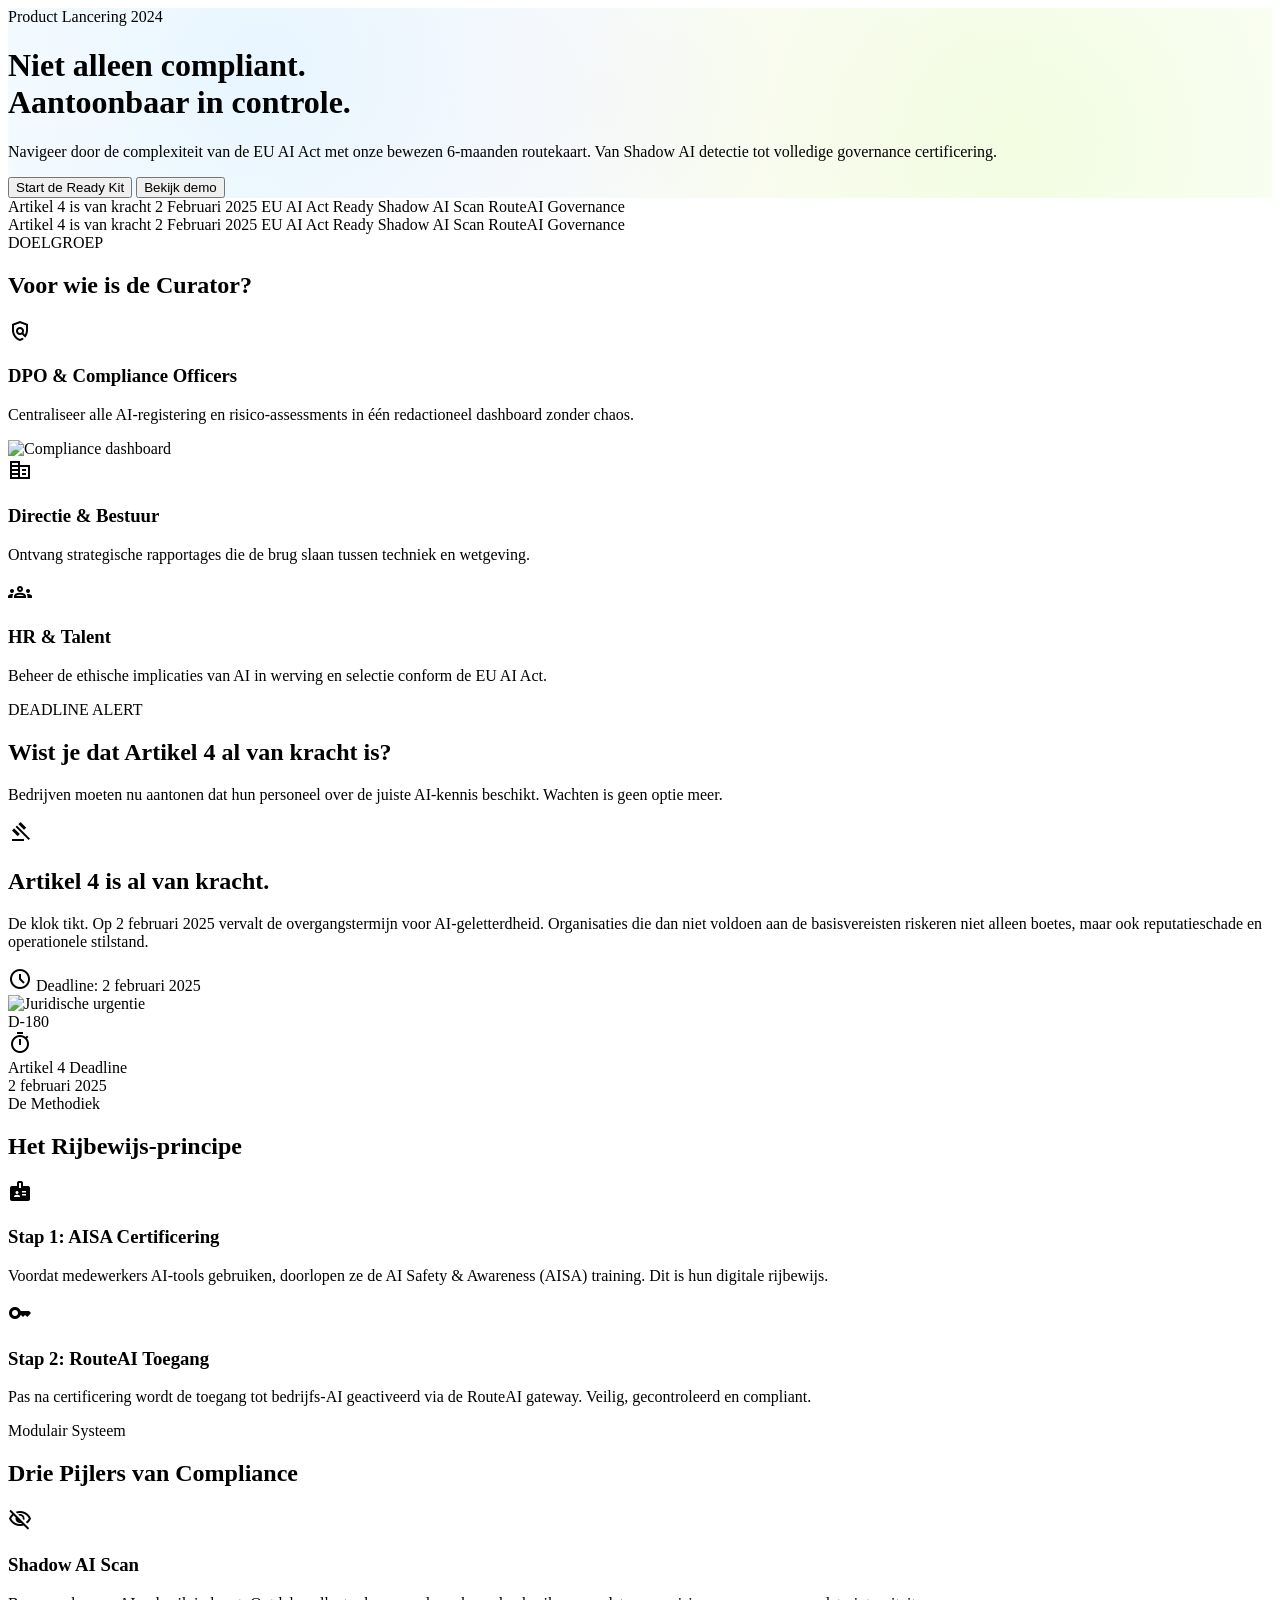
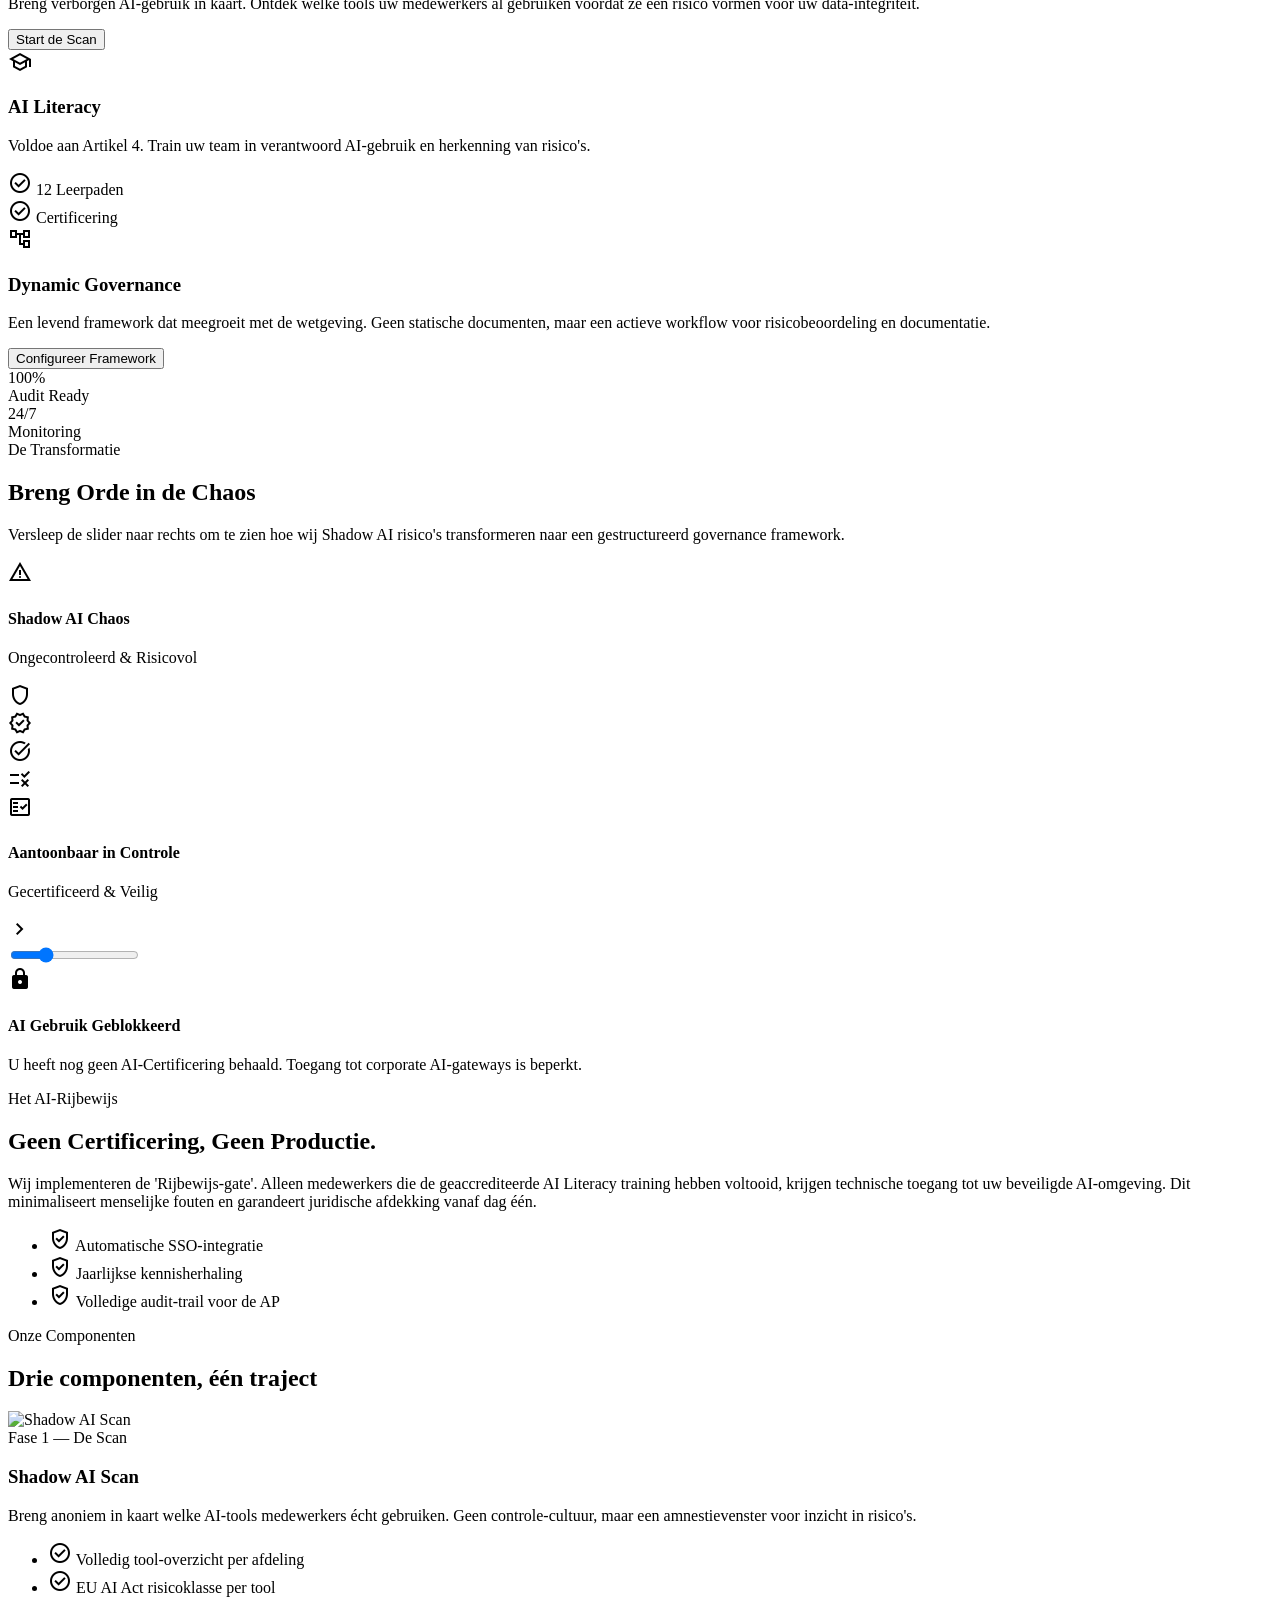
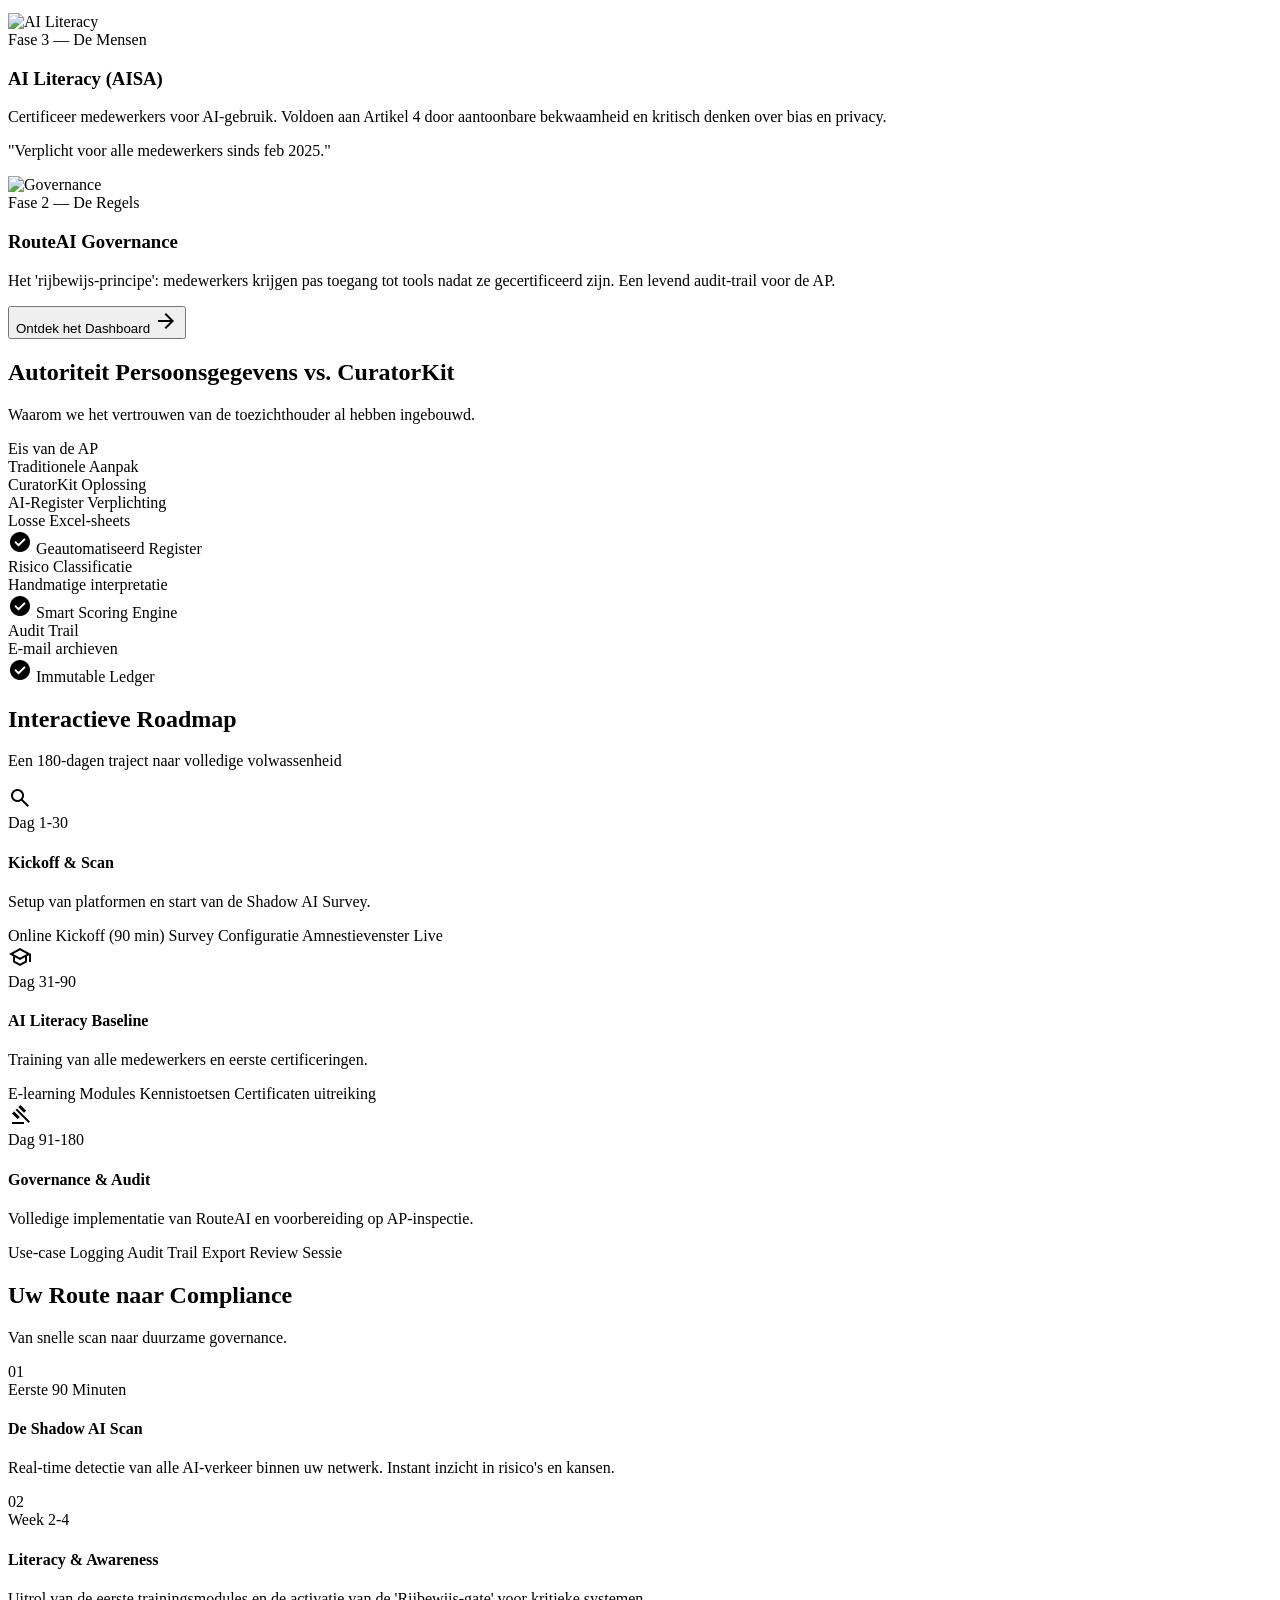
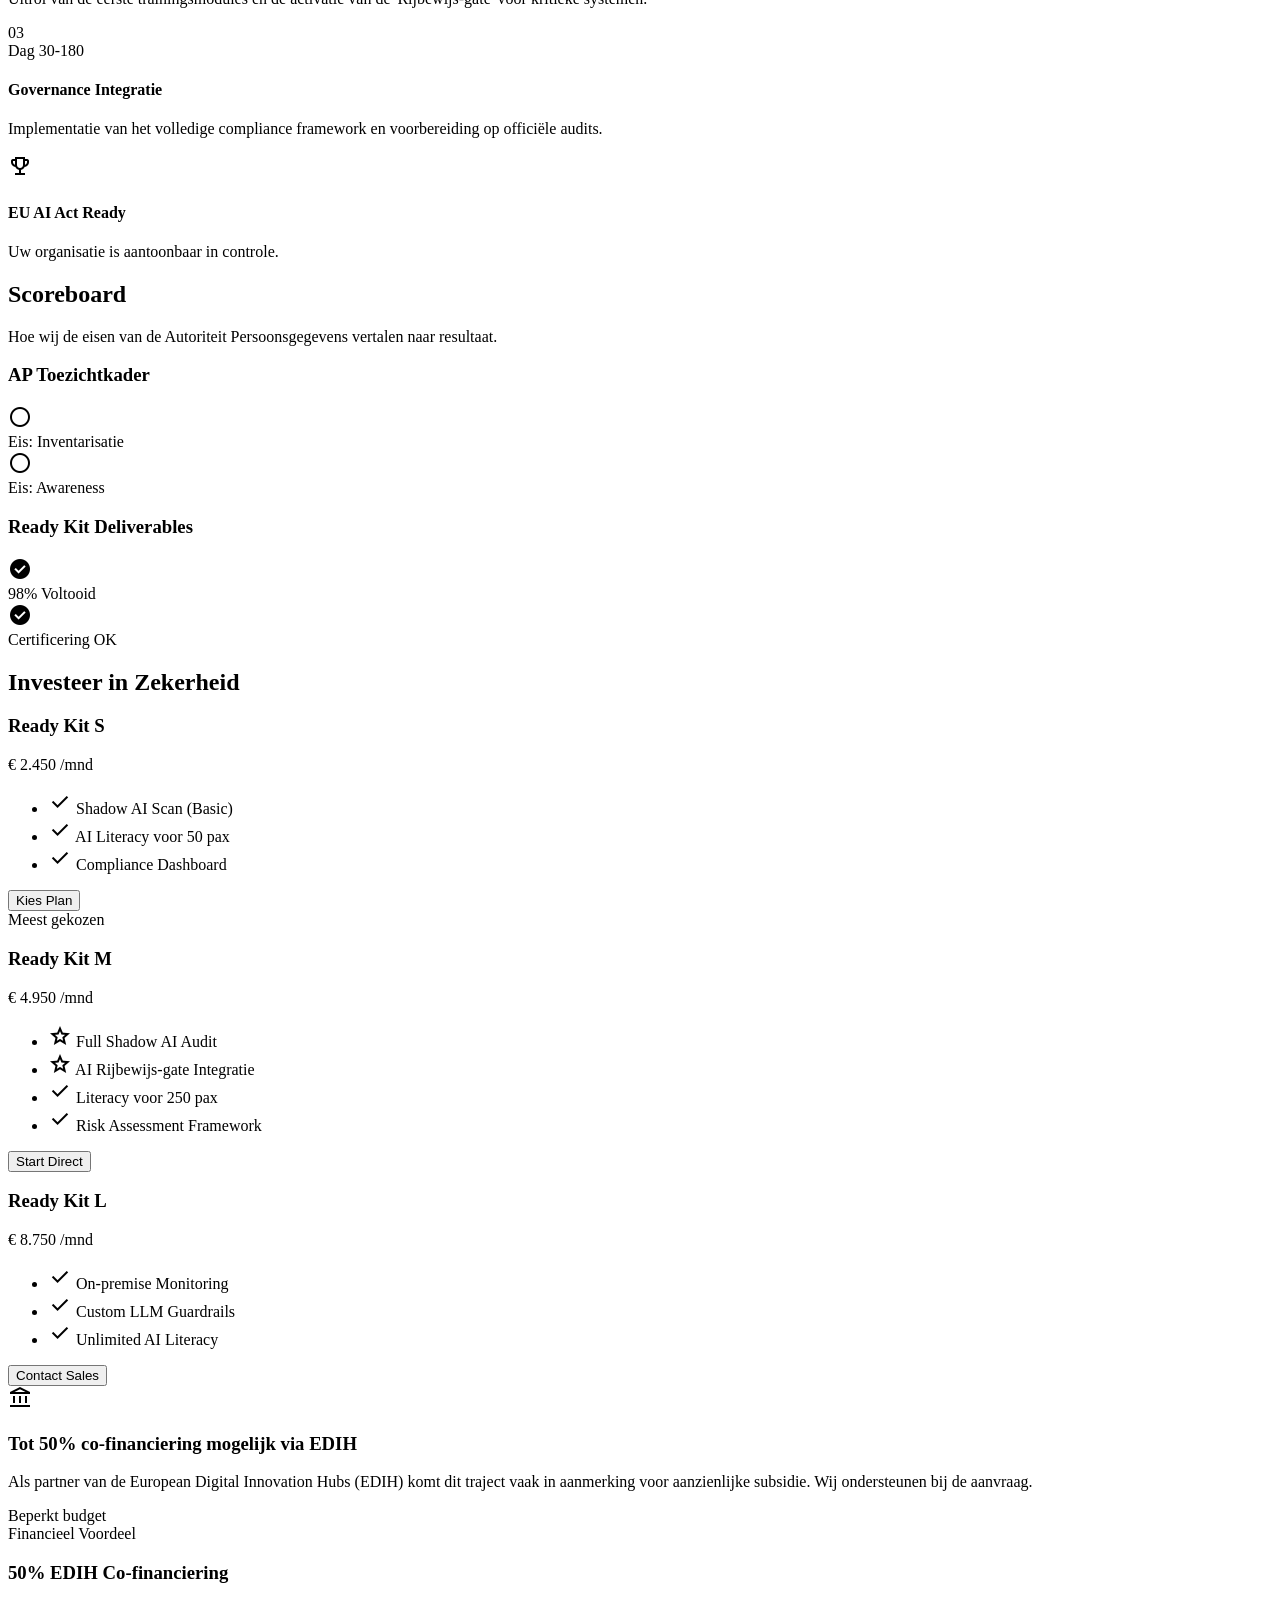
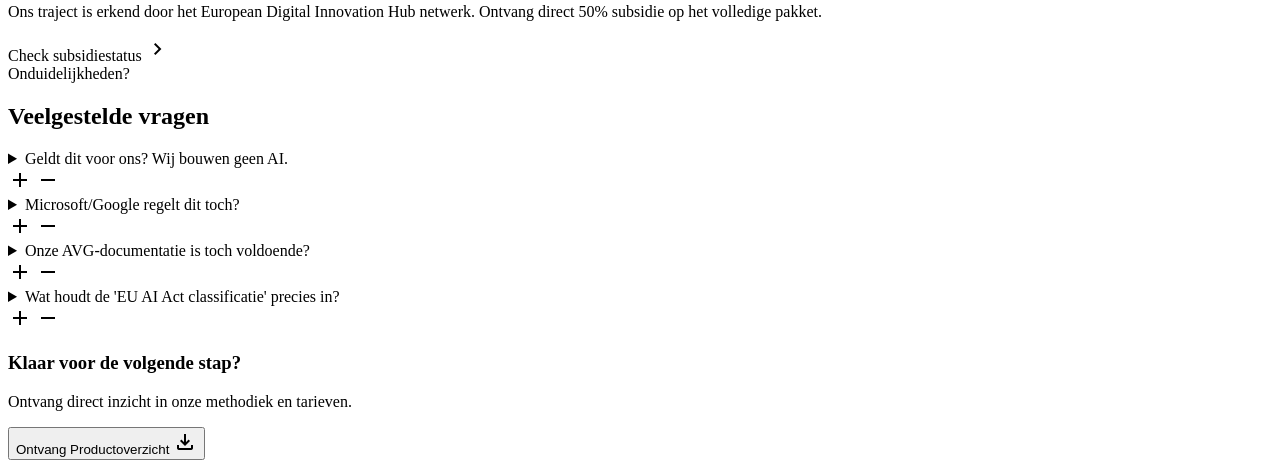
==== commit fbc17157: "Initial site" ====
--- a/ready-kit/index.html
+++ b/ready-kit/index.html
@@ -1,12 +1,15 @@
 <!DOCTYPE html>
-
-<html class="light" lang="nl"><head>
-<meta charset="utf-8"/>
-<meta content="width=device-width, initial-scale=1.0" name="viewport"/>
-<link href="https://fonts.googleapis.com/css2?family=Manrope:wght@400;700;800&amp;family=Inter:wght@400;500;600&amp;display=swap" rel="stylesheet"/>
-<link href="https://fonts.googleapis.com/css2?family=Material+Symbols+Outlined:wght,FILL@100..700,0..1&amp;display=swap" rel="stylesheet"/>
-<script src="https://cdn.tailwindcss.com?plugins=forms,container-queries"></script>
-<script id="tailwind-config">
+<html class="light" lang="nl">
+<head>
+    <meta charset="utf-8"/>
+    <meta content="width=device-width, initial-scale=1.0" name="viewport"/>
+    <link href="https://fonts.googleapis.com/css2?family=Manrope:wght@400;700;800&family=Inter:wght@400;500;600&display=swap" rel="stylesheet"/>
+    <link href="https://fonts.googleapis.com/css2?family=Material+Symbols+Outlined:wght,FILL@100..700,0..1&display=swap" rel="stylesheet"/>
+    
+    <script src="./componenten/shared.js" defer></script>
+    
+    <script src="https://cdn.tailwindcss.com?plugins=forms,container-queries"></script>
+    <script id="tailwind-config">
       tailwind.config = {
         darkMode: "class",
         theme: {
@@ -84,525 +87,778 @@
         },
       }
     </script>
-<style>
-      .material-symbols-outlined {
-        font-variation-settings: 'FILL' 0, 'wght' 400, 'GRAD' 0, 'opsz' 24;
-        display: inline-block;
-        line-height: 1;
-        text-transform: none;
-        letter-spacing: normal;
-        word-wrap: normal;
-        white-space: nowrap;
-        direction: ltr;
-      }
-      .nebula-glow {
-        background: radial-gradient(circle at 20% 30%, rgba(0, 101, 139, 0.15) 0%, transparent 40%),
-                    radial-gradient(circle at 80% 70%, rgba(185, 2, 95, 0.15) 0%, transparent 40%);
-      }
-      .primary-glow {
-        box-shadow: 0 0 40px rgba(0, 161, 218, 0.3);
-      }
-      .before-after-slider {
-        position: relative;
-        overflow: hidden;
-        user-select: none;
-      }
-      .before-after-slider input {
-        position: absolute;
-        width: 100%;
-        height: 100%;
-        z-index: 30;
-        top: 0;
-        left: 0;
-        opacity: 0;
-        cursor: ew-resize;
-      }
-      .slider-thumb {
-        position: absolute;
-        top: 0;
-        bottom: 0;
-        width: 4px;
-        background: white;
-        z-index: 20;
-        pointer-events: none;
-      }
-      .slider-thumb::after {
-        content: '↔';
-        position: absolute;
-        top: 50%;
-        left: 50%;
-        transform: translate(-50%, -50%);
-        width: 40px;
-        height: 40px;
-        background: #00658B;
-        border: 4px solid white;
-        border-radius: 50%;
-        display: flex;
-        align-items: center;
-        justify-content: center;
-        color: white;
-        font-weight: bold;
-      }
-    </style>
-<style>
-      body {
-        min-height: max(884px, 100dvh);
-      }
+    <style>
+        .material-symbols-outlined {
+            font-variation-settings: 'FILL' 0, 'wght' 400, 'GRAD' 0, 'opsz' 24;
+        }
+        .nebula-glow {
+            background: radial-gradient(circle at 20% 30%, rgba(197, 231, 255, 0.4) 0%, transparent 50%),
+                        radial-gradient(circle at 80% 70%, rgba(187, 244, 104, 0.2) 0%, transparent 50%),
+                        radial-gradient(circle at 50% 50%, rgba(255, 217, 225, 0.1) 0%, transparent 70%);
+        }
+        .stippel-line {
+            background-image: radial-gradient(circle, #70787f 1px, transparent 1px);
+            background-size: 1px 12px;
+            background-repeat: repeat-y;
+        }
+        body {
+            min-height: max(884px, 100dvh);
+        }
     </style>
 </head>
-<body class="bg-surface text-on-surface font-body selection:bg-primary-fixed selection:text-on-primary-fixed">
-<!-- Top Navigation Anchor -->
-<nav class="fixed top-0 w-full z-50 bg-[#f7fafc]/70 dark:bg-[#0f172a]/70 backdrop-blur-xl flex items-center justify-between px-6 py-4 w-full">
-<div class="text-lg font-black text-[#00658B] dark:text-[#c5e7ff] tracking-tighter font-headline">EU AI ACT READY</div>
-<div class="hidden md:flex gap-8 items-center font-label">
-<a class="text-[#00658B] dark:text-[#c5e7ff] hover:text-[#446900] transition-colors" href="#">Overview</a>
-<a class="text-slate-500 dark:text-slate-400 hover:text-[#446900] transition-colors" href="#">Modules</a>
-<a class="text-slate-500 dark:text-slate-400 hover:text-[#446900] transition-colors" href="#">Timeline</a>
-<a class="text-slate-500 dark:text-slate-400 hover:text-[#446900] transition-colors" href="#">Pricing</a>
-</div>
-<div class="flex items-center gap-2 text-[#00658B]">
-<span class="material-symbols-outlined">security</span>
-</div>
-</nav>
-<!-- 1. Hero Section -->
-<header class="relative pt-32 pb-12 px-6 nebula-glow min-h-[707px] flex flex-col items-center justify-center text-center overflow-hidden">
-<div class="mb-4 bg-tertiary-container text-on-tertiary px-4 py-1 rounded-full text-xs font-label font-bold tracking-widest uppercase">
+<body class="bg-surface font-body text-on-surface">
+
+    <shared-header></shared-header>
+
+    <header class="relative pt-32 pb-20 px-6 nebula-glow min-h-[707px] flex flex-col items-center justify-center text-center overflow-hidden">
+        <div class="mb-4 bg-tertiary-container text-on-tertiary px-4 py-1 rounded-full text-xs font-label font-bold tracking-widest uppercase">
             Product Lancering 2024
         </div>
-<h1 class="font-headline font-extrabold text-5xl md:text-7xl lg:text-8xl tracking-tight text-primary max-w-5xl leading-[1.1]">
+        <h1 class="font-headline font-extrabold text-5xl md:text-7xl lg:text-8xl tracking-tight text-primary max-w-5xl leading-[1.1]">
             Niet alleen compliant. <br/>
-<span class="text-primary-container">Aantoonbaar in controle.</span>
-</h1>
-<p class="mt-8 text-on-surface-variant text-lg md:text-xl max-w-2xl font-body leading-relaxed">
+            <span class="text-primary-container">Aantoonbaar in controle.</span>
+        </h1>
+        <p class="mt-8 text-on-surface-variant text-lg md:text-xl max-w-2xl font-body leading-relaxed">
             Navigeer door de complexiteit van de EU AI Act met onze bewezen 6-maanden routekaart. Van Shadow AI detectie tot volledige governance certificering.
         </p>
-<div class="mt-12 flex flex-col sm:flex-row gap-4">
-<button class="bg-primary text-on-primary px-10 py-5 rounded-full font-headline font-bold text-lg hover:bg-primary-container transition-all scale-100 hover:scale-105 shadow-xl shadow-primary/20">
+        <div class="mt-12 flex flex-col sm:flex-row gap-4">
+            <button class="bg-primary text-on-primary px-10 py-5 rounded-full font-headline font-bold text-lg hover:bg-primary-container transition-all scale-100 hover:scale-105 shadow-xl shadow-primary/20">
                 Start de Ready Kit
             </button>
-<button class="bg-surface-container-highest text-on-surface px-10 py-5 rounded-full font-headline font-bold text-lg hover:bg-surface-dim transition-all">
+            <button class="bg-surface-container-highest text-on-surface px-10 py-5 rounded-full font-headline font-bold text-lg hover:bg-surface-dim transition-all">
                 Bekijk demo
             </button>
-</div>
-<!-- Decorative Glow Element -->
-<div class="absolute -bottom-24 left-1/2 -translate-x-1/2 w-[800px] h-[400px] bg-primary-container opacity-20 blur-[120px] rounded-full"></div>
-</header>
-<!-- Typographic Marquee -->
-<div class="bg-primary overflow-hidden py-6 border-y border-white/10 relative z-10">
-<div class="flex whitespace-nowrap animate-marquee">
-<div class="flex items-center gap-12 text-white font-headline font-black text-2xl tracking-tighter uppercase px-6">
-<span>Artikel 4 is van kracht</span>
-<span class="w-2 h-2 rounded-full bg-secondary-container"></span>
-<span>2 Februari 2025</span>
-<span class="w-2 h-2 rounded-full bg-secondary-container"></span>
-<span>EU AI Act Ready</span>
-<span class="w-2 h-2 rounded-full bg-secondary-container"></span>
-<span>Shadow AI Scan</span>
-<span class="w-2 h-2 rounded-full bg-secondary-container"></span>
-<span>RouteAI Governance</span>
-<span class="w-2 h-2 rounded-full bg-secondary-container"></span>
-</div>
-<div class="flex items-center gap-12 text-white font-headline font-black text-2xl tracking-tighter uppercase px-6">
-<span>Artikel 4 is van kracht</span>
-<span class="w-2 h-2 rounded-full bg-secondary-container"></span>
-<span>2 Februari 2025</span>
-<span class="w-2 h-2 rounded-full bg-secondary-container"></span>
-<span>EU AI Act Ready</span>
-<span class="w-2 h-2 rounded-full bg-secondary-container"></span>
-<span>Shadow AI Scan</span>
-<span class="w-2 h-2 rounded-full bg-secondary-container"></span>
-<span>RouteAI Governance</span>
-<span class="w-2 h-2 rounded-full bg-secondary-container"></span>
-</div>
-</div>
-</div>
-<main>
-<!-- Before/After Slider Section -->
-<section class="py-24 px-6 bg-surface-container-low">
-<div class="max-w-7xl mx-auto">
-<div class="text-center mb-16">
-<div class="bg-primary-container text-white px-4 py-1 rounded-full text-xs font-label font-bold tracking-widest uppercase inline-block mb-4">
+        </div>
+        <div class="absolute -bottom-24 left-1/2 -translate-x-1/2 w-[800px] h-[400px] bg-primary-container opacity-20 blur-[120px] rounded-full"></div>
+    </header>
+
+    <div class="bg-primary overflow-hidden py-6 border-y border-white/10 relative z-10">
+        <div class="flex whitespace-nowrap animate-marquee">
+            <div class="flex items-center gap-12 text-white font-headline font-black text-2xl tracking-tighter uppercase px-6">
+                <span>Artikel 4 is van kracht</span>
+                <span class="w-2 h-2 rounded-full bg-secondary-container"></span>
+                <span>2 Februari 2025</span>
+                <span class="w-2 h-2 rounded-full bg-secondary-container"></span>
+                <span>EU AI Act Ready</span>
+                <span class="w-2 h-2 rounded-full bg-secondary-container"></span>
+                <span>Shadow AI Scan</span>
+                <span class="w-2 h-2 rounded-full bg-secondary-container"></span>
+                <span>RouteAI Governance</span>
+                <span class="w-2 h-2 rounded-full bg-secondary-container"></span>
+            </div>
+            <div class="flex items-center gap-12 text-white font-headline font-black text-2xl tracking-tighter uppercase px-6">
+                <span>Artikel 4 is van kracht</span>
+                <span class="w-2 h-2 rounded-full bg-secondary-container"></span>
+                <span>2 Februari 2025</span>
+                <span class="w-2 h-2 rounded-full bg-secondary-container"></span>
+                <span>EU AI Act Ready</span>
+                <span class="w-2 h-2 rounded-full bg-secondary-container"></span>
+                <span>Shadow AI Scan</span>
+                <span class="w-2 h-2 rounded-full bg-secondary-container"></span>
+                <span>RouteAI Governance</span>
+                <span class="w-2 h-2 rounded-full bg-secondary-container"></span>
+            </div>
+        </div>
+    </div>
+
+    <main>
+        <section class="px-6 mb-32 mt-16">
+            <div class="max-w-6xl mx-auto">
+                <div class="mb-12">
+                    <div class="bg-tertiary-container text-on-tertiary px-3 py-1 rounded-full text-[10px] font-bold inline-block mb-2 uppercase tracking-widest">DOELGROEP</div>
+                    <h2 class="text-4xl font-headline font-extrabold text-primary">Voor wie is de Curator?</h2>
+                </div>
+                <div class="grid grid-cols-1 md:grid-cols-4 gap-6">
+                    <div class="md:col-span-2 bg-surface-container-lowest p-8 rounded-xl shadow-sm flex flex-col justify-between group">
+                        <div>
+                            <span class="material-symbols-outlined text-secondary text-4xl mb-6 block" data-icon="policy">policy</span>
+                            <h3 class="text-2xl font-headline font-bold mb-4">DPO & Compliance Officers</h3>
+                            <p class="text-on-surface-variant leading-relaxed">Centraliseer alle AI-registering en risico-assessments in één redactioneel dashboard zonder chaos.</p>
+                        </div>
+                        <img alt="Compliance dashboard" class="w-full h-40 object-cover rounded-lg mt-8 opacity-80 group-hover:opacity-100 transition-opacity" data-alt="close-up of a high-end digital compliance dashboard with soft blue lighting and clean data visualizations" src="https://lh3.googleusercontent.com/aida-public/[base64]"/>
+                    </div>
+                    <div class="bg-surface-container-low p-8 rounded-xl flex flex-col">
+                        <span class="material-symbols-outlined text-primary text-4xl mb-6 block" data-icon="corporate_fare">corporate_fare</span>
+                        <h3 class="text-xl font-headline font-bold mb-4">Directie & Bestuur</h3>
+                        <p class="text-sm text-on-surface-variant leading-relaxed">Ontvang strategische rapportages die de brug slaan tussen techniek en wetgeving.</p>
+                    </div>
+                    <div class="bg-primary text-on-primary p-8 rounded-xl flex flex-col">
+                        <span class="material-symbols-outlined text-on-primary text-4xl mb-6 block" data-icon="groups">groups</span>
+                        <h3 class="text-xl font-headline font-bold mb-4">HR & Talent</h3>
+                        <p class="text-sm opacity-80 leading-relaxed">Beheer de ethische implicaties van AI in werving en selectie conform de EU AI Act.</p>
+                    </div>
+                </div>
+            </div>
+        </section>
+
+        <section class="px-6 mb-16">
+            <div class="max-w-6xl mx-auto bg-surface-container-low rounded-lg p-8">
+                <div class="mb-2">
+                    <span class="text-tertiary font-bold text-xs uppercase tracking-widest">DEADLINE ALERT</span>
+                </div>
+                <h2 class="text-2xl font-extrabold text-primary mb-4 leading-tight">
+                    Wist je dat Artikel 4 al van kracht is?
+                </h2>
+                <div class="flex items-center gap-4 bg-surface-container-lowest p-6 rounded-lg border-l-4 border-tertiary">
+                    <div class="text-tertiary">
+                    </div>
+                </div>
+                <p class="mt-6 text-on-surface-variant leading-relaxed">
+                    Bedrijven moeten nu aantonen dat hun personeel over de juiste AI-kennis beschikt. Wachten is geen optie meer.
+                </p>
+            </div>
+        </section>
+
+        <section class="py-24 px-6 max-w-7xl mx-auto">
+            <div class="bg-surface-container-lowest rounded-xl p-8 md:p-16 flex flex-col md:flex-row items-center gap-12 shadow-[0_20px_60px_rgba(0,0,0,0.03)] border-l-8 border-tertiary">
+                <div class="flex-1">
+                    <div class="flex items-center gap-4 mb-6">
+                        <span class="material-symbols-outlined text-tertiary text-5xl" style="font-variation-settings: 'FILL' 1;">gavel</span>
+                        <div class="h-px flex-1 bg-outline-variant opacity-30"></div>
+                    </div>
+                    <h2 class="font-headline font-extrabold text-4xl text-on-surface mb-6">Artikel 4 is al van kracht.</h2>
+                    <p class="text-on-surface-variant text-lg leading-relaxed mb-8">
+                        De klok tikt. Op 2 februari 2025 vervalt de overgangstermijn voor AI-geletterdheid. Organisaties die dan niet voldoen aan de basisvereisten riskeren niet alleen boetes, maar ook reputatieschade en operationele stilstand.
+                    </p>
+                    <div class="inline-flex items-center gap-3 text-tertiary font-bold">
+                        <span class="material-symbols-outlined">schedule</span>
+                        Deadline: 2 februari 2025
+                    </div>
+                </div>
+                <div class="flex-1 w-full relative">
+                    <img alt="Juridische urgentie" class="rounded-lg w-full h-[350px] object-cover" data-alt="Close-up of a wooden judge's gavel on a marble desk with dramatic warm lighting and soft bokeh background" src="https://lh3.googleusercontent.com/aida-public/[base64]"/>
+                    <div class="absolute -top-4 -right-4 bg-tertiary text-on-tertiary p-6 rounded-lg shadow-xl font-headline font-black text-2xl">
+                        D-180
+                    </div>
+                </div>
+            </div>
+        </section>
+
+        <div class="relative z-10 -mt-20 px-4 max-w-7xl mx-auto">
+            <div class="bg-surface-container-lowest/70 backdrop-blur-2xl p-6 rounded-lg shadow-[0_40px_60px_rgba(0,76,106,0.1)] flex items-center justify-between border border-white/20">
+                <div class="flex items-center gap-4">
+                    <div class="w-12 h-12 bg-tertiary-container text-white rounded-full flex items-center justify-center">
+                        <span class="material-symbols-outlined">timer</span>
+                    </div>
+                    <div>
+                        <div class="text-[10px] font-bold text-tertiary-container uppercase tracking-wider">Artikel 4 Deadline</div>
+                        <div class="text-xl font-headline font-extrabold text-primary">2 februari 2025</div>
+                    </div>
+                </div>
+                <div class="animate-pulse bg-tertiary-fixed w-3 h-3 rounded-full shadow-[0_0_12px_rgba(185,2,95,0.5)]"></div>
+            </div>
+        </div>
+
+        <section class="space-y-6 max-w-7xl mx-auto py-24 px-6">
+            <div class="text-center space-y-2">
+                <div class="inline-block px-3 py-1 rounded-full bg-tertiary-container text-on-tertiary text-[10px] font-bold uppercase tracking-widest">
+                    De Methodiek
+                </div>
+                <h2 class="text-3xl font-headline font-extrabold text-primary px-4">Het Rijbewijs-principe</h2>
+            </div>
+            <div class="grid grid-cols-1 md:grid-cols-2 gap-4">
+                <div class="bg-surface-container-lowest p-8 rounded-lg space-y-4 shadow-sm">
+                    <div class="w-14 h-14 bg-primary-container text-on-primary-container rounded-full flex items-center justify-center">
+                        <span class="material-symbols-outlined" style="font-variation-settings: 'FILL' 1;">badge</span>
+                    </div>
+                    <h3 class="text-xl font-headline font-extrabold">Stap 1: AISA Certificering</h3>
+                    <p class="text-on-surface-variant text-sm leading-relaxed">
+                        Voordat medewerkers AI-tools gebruiken, doorlopen ze de AI Safety & Awareness (AISA) training. Dit is hun digitale rijbewijs.
+                    </p>
+                </div>
+                <div class="bg-surface-container-lowest p-8 rounded-lg space-y-4 shadow-sm border-2 border-primary-fixed">
+                    <div class="w-14 h-14 bg-secondary text-on-secondary rounded-full flex items-center justify-center">
+                        <span class="material-symbols-outlined" style="font-variation-settings: 'FILL' 1;">key</span>
+                    </div>
+                    <h3 class="text-xl font-headline font-extrabold">Stap 2: RouteAI Toegang</h3>
+                    <p class="text-on-surface-variant text-sm leading-relaxed">
+                        Pas na certificering wordt de toegang tot bedrijfs-AI geactiveerd via de RouteAI gateway. Veilig, gecontroleerd en compliant.
+                    </p>
+                </div>
+            </div>
+        </section>
+
+        <section class="py-24 px-6 bg-surface-container-low">
+            <div class="max-w-7xl mx-auto">
+                <div class="mb-12">
+                    <div class="bg-tertiary-container text-on-tertiary px-4 py-1 rounded-full text-xs font-label font-bold tracking-widest uppercase inline-block mb-4">
+                        Modulair Systeem
+                    </div>
+                    <h2 class="font-headline font-extrabold text-4xl text-primary">Drie Pijlers van Compliance</h2>
+                </div>
+                <div class="grid grid-cols-1 md:grid-cols-12 gap-6">
+                    <div class="md:col-span-7 bg-[#00658B] text-white rounded-xl p-10 overflow-hidden relative group">
+                        <div class="relative z-10 h-full flex flex-col">
+                            <span class="material-symbols-outlined text-5xl mb-6">visibility_off</span>
+                            <h3 class="font-headline font-bold text-3xl mb-4">Shadow AI Scan</h3>
+                            <p class="text-primary-fixed leading-relaxed max-w-md mb-8">Breng verborgen AI-gebruik in kaart. Ontdek welke tools uw medewerkers al gebruiken voordat ze een risico vormen voor uw data-integriteit.</p>
+                            <div class="mt-auto">
+                                <button class="bg-white/10 backdrop-blur-md text-white border border-white/20 px-6 py-3 rounded-full hover:bg-white/20 transition-all">Start de Scan</button>
+                            </div>
+                        </div>
+                        <div class="absolute -right-20 -bottom-20 w-80 h-80 bg-[#00a1da] opacity-20 blur-[60px] rounded-full group-hover:scale-125 transition-transform duration-700"></div>
+                    </div>
+                    <div class="md:col-span-5 bg-tertiary-container text-on-tertiary rounded-xl p-10 flex flex-col justify-between border-t-8 border-tertiary">
+                        <div>
+                            <span class="material-symbols-outlined text-5xl mb-6">school</span>
+                            <h3 class="font-headline font-bold text-3xl mb-4">AI Literacy</h3>
+                            <p class="text-on-tertiary opacity-80 leading-relaxed mb-6">Voldoe aan Artikel 4. Train uw team in verantwoord AI-gebruik en herkenning van risico's.</p>
+                        </div>
+                        <div class="space-y-3">
+                            <div class="flex items-center gap-2"><span class="material-symbols-outlined text-sm">check_circle</span> 12 Leerpaden</div>
+                            <div class="flex items-center gap-2"><span class="material-symbols-outlined text-sm">check_circle</span> Certificering</div>
+                        </div>
+                    </div>
+                    <div class="md:col-span-12 bg-secondary text-white rounded-xl p-10 flex flex-col md:flex-row items-center gap-12 overflow-hidden">
+                        <div class="flex-1">
+                            <span class="material-symbols-outlined text-5xl mb-6">account_tree</span>
+                            <h3 class="font-headline font-bold text-3xl mb-4">Dynamic Governance</h3>
+                            <p class="text-secondary-fixed leading-relaxed mb-8">Een levend framework dat meegroeit met de wetgeving. Geen statische documenten, maar een actieve workflow voor risicobeoordeling en documentatie.</p>
+                            <button class="bg-secondary-container text-on-secondary-container px-8 py-4 rounded-full font-bold">Configureer Framework</button>
+                        </div>
+                        <div class="flex-1 grid grid-cols-2 gap-4">
+                            <div class="bg-white/10 p-6 rounded-lg backdrop-blur-sm">
+                                <div class="text-4xl font-headline font-black mb-2">100%</div>
+                                <div class="text-xs uppercase tracking-widest opacity-70">Audit Ready</div>
+                            </div>
+                            <div class="bg-white/10 p-6 rounded-lg backdrop-blur-sm">
+                                <div class="text-4xl font-headline font-black mb-2">24/7</div>
+                                <div class="text-xs uppercase tracking-widest opacity-70">Monitoring</div>
+                            </div>
+                        </div>
+                    </div>
+                </div>
+            </div>
+        </section>
+
+        <section class="py-24 px-6 bg-surface-container-low">
+            <div class="max-w-7xl mx-auto">
+                <div class="text-center mb-16">
+                    <div class="bg-primary-container text-white px-4 py-1 rounded-full text-xs font-label font-bold tracking-widest uppercase inline-block mb-4">
                         De Transformatie
                     </div>
-<h2 class="font-headline font-extrabold text-4xl text-primary mb-4">Breng Orde in de Chaos</h2>
-<p class="text-on-surface-variant max-w-2xl mx-auto">Versleep de slider om te zien hoe wij Shadow AI risico's transformeren naar een gestructureerd governance framework.</p>
-</div>
-<div class="relative w-full max-w-5xl mx-auto aspect-[16/9] md:aspect-[21/9] rounded-2xl overflow-hidden shadow-2xl border-4 border-white before-after-slider group" id="slider-container">
-<!-- Before Content (Shadow AI Chaos) -->
-<div class="absolute inset-0 bg-[#001e2d] flex items-center justify-center p-12 overflow-hidden">
-<div class="grid grid-cols-4 md:grid-cols-6 gap-4 opacity-40 blur-[2px]">
-<!-- Mock chaotic nodes -->
-<div class="w-20 h-20 bg-red-500/20 rounded-lg flex items-center justify-center border border-red-500/50"><span class="material-symbols-outlined text-red-400">warning</span></div>
-<div class="w-24 h-16 bg-white/5 rounded-lg border border-white/20"></div>
-<div class="w-16 h-16 bg-yellow-500/20 rounded-full border border-yellow-500/50"></div>
-<div class="w-20 h-20 bg-white/5 rounded-lg border border-white/20"></div>
-<div class="w-12 h-12 bg-red-500/20 rounded-lg border border-red-500/50"></div>
-<div class="w-32 h-24 bg-white/5 rounded-lg border border-white/20"></div>
-<div class="w-20 h-20 bg-white/5 rounded-lg border border-white/20"></div>
-<div class="w-24 h-24 bg-red-500/20 rounded-lg border border-red-500/50"></div>
-<div class="w-16 h-16 bg-white/5 rounded-lg border border-white/20"></div>
-</div>
-<div class="absolute inset-0 flex items-center justify-center text-center">
-<div class="bg-black/40 backdrop-blur-md px-8 py-4 rounded-xl border border-white/10">
-<h4 class="text-white font-headline font-bold text-3xl">Shadow AI Chaos</h4>
-<p class="text-red-300 text-sm mt-1 uppercase tracking-widest font-bold">Ongecontroleerd &amp; Risicovol</p>
-</div>
-</div>
-</div>
-<!-- After Content (Aantoonbaar in Controle) -->
-<div class="absolute inset-0 bg-primary flex items-center justify-center p-12 transition-all duration-0" id="after-img" style="clip-path: inset(0 0 0 50%)">
-<div class="grid grid-cols-4 md:grid-cols-6 gap-6 w-full max-w-4xl opacity-60">
-<!-- Mock structured nodes -->
-<div class="w-20 h-20 bg-secondary-container/20 rounded-xl flex items-center justify-center border-2 border-secondary-container"><span class="material-symbols-outlined text-secondary-container">shield</span></div>
-<div class="w-20 h-20 bg-secondary-container/20 rounded-xl flex items-center justify-center border-2 border-secondary-container"><span class="material-symbols-outlined text-secondary-container">verified</span></div>
-<div class="w-20 h-20 bg-secondary-container/20 rounded-xl flex items-center justify-center border-2 border-secondary-container"><span class="material-symbols-outlined text-secondary-container">task_alt</span></div>
-<div class="w-20 h-20 bg-secondary-container/20 rounded-xl flex items-center justify-center border-2 border-secondary-container"><span class="material-symbols-outlined text-secondary-container">rule</span></div>
-<div class="w-20 h-20 bg-secondary-container/20 rounded-xl flex items-center justify-center border-2 border-secondary-container"><span class="material-symbols-outlined text-secondary-container">fact_check</span></div>
-</div>
-<div class="absolute inset-0 flex items-center justify-center text-center">
-<div class="bg-[#004c6a]/80 backdrop-blur-xl px-8 py-4 rounded-xl border-2 border-secondary-container/50">
-<h4 class="text-white font-headline font-bold text-3xl">Aantoonbaar in Controle</h4>
-<p class="text-secondary-container text-sm mt-1 uppercase tracking-widest font-bold">Gecertificeerd &amp; Veilig</p>
-</div>
-</div>
-</div>
-<!-- Slider Input -->
-<input max="100" min="0" oninput="moveSlider(this.value)" type="range" value="50"/>
-<div class="slider-thumb" id="slider-handle" style="left: 50%"></div>
-</div>
-<script>
+                    <h2 class="font-headline font-extrabold text-4xl text-primary mb-4">Breng Orde in de Chaos</h2>
+                    <p class="text-on-surface-variant max-w-2xl mx-auto">Versleep de slider naar rechts om te zien hoe wij Shadow AI risico's transformeren naar een gestructureerd governance framework.</p>
+                </div>
+                
+                <div class="relative w-full max-w-5xl mx-auto aspect-[16/9] md:aspect-[21/9] rounded-2xl overflow-hidden shadow-2xl border-4 border-white before-after-slider group" id="slider-container">
+                    
+                    <div class="absolute inset-0 bg-[#001e2d] flex items-center justify-center p-12 overflow-hidden">
+                        <div class="grid grid-cols-4 md:grid-cols-6 gap-4 w-full max-w-4xl opacity-40 blur-[2px]">
+                            <div class="w-20 h-20 bg-red-500/20 rounded-lg flex items-center justify-center border border-red-500/50"><span class="material-symbols-outlined text-red-400">warning</span></div>
+                            <div class="w-24 h-16 bg-white/5 rounded-lg border border-white/20"></div>
+                            <div class="w-16 h-16 bg-yellow-500/20 rounded-full border border-yellow-500/50"></div>
+                            <div class="w-20 h-20 bg-white/5 rounded-lg border border-white/20"></div>
+                            <div class="w-12 h-12 bg-red-500/20 rounded-lg border border-red-500/50"></div>
+                            <div class="w-32 h-24 bg-white/5 rounded-lg border border-white/20"></div>
+                        </div>
+                        <div class="absolute inset-0 flex items-center justify-center text-center">
+                            <div class="bg-black/40 backdrop-blur-md px-8 py-4 rounded-xl border border-white/10 transition-all">
+                                <h4 class="text-white font-headline font-bold text-3xl">Shadow AI Chaos</h4>
+                                <p class="text-red-300 text-sm mt-1 uppercase tracking-widest font-bold">Ongecontroleerd & Risicovol</p>
+                            </div>
+                        </div>
+                    </div>
+
+                    <div class="absolute inset-0 bg-primary flex items-center justify-center p-12" id="after-img" style="clip-path: inset(0 75% 0 0)">
+                        <div class="grid grid-cols-4 md:grid-cols-6 gap-6 w-full max-w-4xl opacity-60">
+                            <div class="w-20 h-20 bg-secondary-container/20 rounded-xl flex items-center justify-center border-2 border-secondary-container"><span class="material-symbols-outlined text-secondary-container">shield</span></div>
+                            <div class="w-20 h-20 bg-secondary-container/20 rounded-xl flex items-center justify-center border-2 border-secondary-container"><span class="material-symbols-outlined text-secondary-container">verified</span></div>
+                            <div class="w-20 h-20 bg-secondary-container/20 rounded-xl flex items-center justify-center border-2 border-secondary-container"><span class="material-symbols-outlined text-secondary-container">task_alt</span></div>
+                            <div class="w-20 h-20 bg-secondary-container/20 rounded-xl flex items-center justify-center border-2 border-secondary-container"><span class="material-symbols-outlined text-secondary-container">rule</span></div>
+                            <div class="w-20 h-20 bg-secondary-container/20 rounded-xl flex items-center justify-center border-2 border-secondary-container"><span class="material-symbols-outlined text-secondary-container">fact_check</span></div>
+                        </div>
+                        <div class="absolute inset-0 flex items-center justify-center text-center">
+                            <div class="bg-[#004c6a]/80 backdrop-blur-xl px-8 py-4 rounded-xl border-2 border-secondary-container/50 transition-all">
+                                <h4 class="text-white font-headline font-bold text-3xl">Aantoonbaar in Controle</h4>
+                                <p class="text-secondary-container text-sm mt-1 uppercase tracking-widest font-bold">Gecertificeerd & Veilig</p>
+                            </div>
+                        </div>
+                    </div>
+
+                    <div class="absolute top-0 bottom-0 w-1 bg-white shadow-[0_0_15px_rgba(0,0,0,0.8)] z-20 pointer-events-none flex justify-center items-center -ml-[2px]" id="slider-handle" style="left: 25%">
+                        <div class="w-12 h-12 bg-white rounded-full shadow-2xl flex items-center justify-center text-primary group-hover:scale-110 transition-transform">
+                            <span class="material-symbols-outlined font-bold text-[24px]">chevron_right</span>
+                        </div>
+                    </div>
+
+                    <input type="range" min="0" max="100" value="25" oninput="moveSlider(this.value)" class="absolute inset-0 w-full h-full opacity-0 cursor-ew-resize z-30 m-0 p-0" />
+                    
+                </div>
+                
+                <script>
                     function moveSlider(value) {
                         const afterImg = document.getElementById('after-img');
                         const sliderHandle = document.getElementById('slider-handle');
-                        afterImg.style.clipPath = `inset(0 0 0 ${value}%)`;
+                        
+                        afterImg.style.clipPath = `inset(0 ${100 - value}% 0 0)`;
                         sliderHandle.style.left = `${value}%`;
                     }
                 </script>
-</div>
-</section>
-<!-- 2. Waarom Nu Section -->
-<section class="py-24 px-6 max-w-7xl mx-auto">
-<div class="bg-surface-container-lowest rounded-xl p-8 md:p-16 flex flex-col md:flex-row items-center gap-12 shadow-[0_20px_60px_rgba(0,0,0,0.03)] border-l-8 border-tertiary">
-<div class="flex-1">
-<div class="flex items-center gap-4 mb-6">
-<span class="material-symbols-outlined text-tertiary text-5xl" style="font-variation-settings: 'FILL' 1;">gavel</span>
-<div class="h-px flex-1 bg-outline-variant opacity-30"></div>
-</div>
-<h2 class="font-headline font-extrabold text-4xl text-on-surface mb-6">Artikel 4 is al van kracht.</h2>
-<p class="text-on-surface-variant text-lg leading-relaxed mb-8">
-                        De klok tikt. Op 2 februari 2025 vervalt de overgangstermijn voor AI-geletterdheid. Organisaties die dan niet voldoen aan de basisvereisten riskeren niet alleen boetes, maar ook reputatieschade en operationele stilstand.
-                    </p>
-<div class="inline-flex items-center gap-3 text-tertiary font-bold">
-<span class="material-symbols-outlined">schedule</span>
-                        Deadline: 2 februari 2025
-                    </div>
-</div>
-<div class="flex-1 w-full relative">
-<img alt="Juridische urgentie" class="rounded-lg w-full h-[350px] object-cover" data-alt="Close-up of a wooden judge's gavel on a marble desk with dramatic warm lighting and soft bokeh background" src="https://lh3.googleusercontent.com/aida-public/[base64]"/>
-<div class="absolute -top-4 -right-4 bg-tertiary text-on-tertiary p-6 rounded-lg shadow-xl font-headline font-black text-2xl">
-                        D-180
-                    </div>
-</div>
-</div>
-</section>
-<!-- 3. Bento Grid Section -->
-<section class="py-24 px-6 bg-surface-container-low">
-<div class="max-w-7xl mx-auto">
-<div class="mb-12">
-<div class="bg-tertiary-container text-on-tertiary px-4 py-1 rounded-full text-xs font-label font-bold tracking-widest uppercase inline-block mb-4">
-                        Modulair Systeem
-                    </div>
-<h2 class="font-headline font-extrabold text-4xl text-primary">Drie Pijlers van Compliance</h2>
-</div>
-<div class="grid grid-cols-1 md:grid-cols-12 gap-6">
-<!-- Shadow AI Card -->
-<div class="md:col-span-7 bg-[#00658B] text-white rounded-xl p-10 overflow-hidden relative group">
-<div class="relative z-10 h-full flex flex-col">
-<span class="material-symbols-outlined text-5xl mb-6">visibility_off</span>
-<h3 class="font-headline font-bold text-3xl mb-4">Shadow AI Scan</h3>
-<p class="text-primary-fixed leading-relaxed max-w-md mb-8">Breng verborgen AI-gebruik in kaart. Ontdek welke tools uw medewerkers al gebruiken voordat ze een risico vormen voor uw data-integriteit.</p>
-<div class="mt-auto">
-<button class="bg-white/10 backdrop-blur-md text-white border border-white/20 px-6 py-3 rounded-full hover:bg-white/20 transition-all">Start de Scan</button>
-</div>
-</div>
-<div class="absolute -right-20 -bottom-20 w-80 h-80 bg-[#00a1da] opacity-20 blur-[60px] rounded-full group-hover:scale-125 transition-transform duration-700"></div>
-</div>
-<!-- Literacy Card -->
-<div class="md:col-span-5 bg-tertiary-container text-on-tertiary rounded-xl p-10 flex flex-col justify-between border-t-8 border-tertiary">
-<div>
-<span class="material-symbols-outlined text-5xl mb-6">school</span>
-<h3 class="font-headline font-bold text-3xl mb-4">AI Literacy</h3>
-<p class="text-on-tertiary opacity-80 leading-relaxed mb-6">Voldoe aan Artikel 4. Train uw team in verantwoord AI-gebruik en herkenning van risico's.</p>
-</div>
-<div class="space-y-3">
-<div class="flex items-center gap-2"><span class="material-symbols-outlined text-sm">check_circle</span> 12 Leerpaden</div>
-<div class="flex items-center gap-2"><span class="material-symbols-outlined text-sm">check_circle</span> Certificering</div>
-</div>
-</div>
-<!-- Governance Card -->
-<div class="md:col-span-12 bg-secondary text-white rounded-xl p-10 flex flex-col md:flex-row items-center gap-12 overflow-hidden">
-<div class="flex-1">
-<span class="material-symbols-outlined text-5xl mb-6">account_tree</span>
-<h3 class="font-headline font-bold text-3xl mb-4">Dynamic Governance</h3>
-<p class="text-secondary-fixed leading-relaxed mb-8">Een levend framework dat meegroeit met de wetgeving. Geen statische documenten, maar een actieve workflow voor risicobeoordeling en documentatie.</p>
-<button class="bg-secondary-container text-on-secondary-container px-8 py-4 rounded-full font-bold">Configureer Framework</button>
-</div>
-<div class="flex-1 grid grid-cols-2 gap-4">
-<div class="bg-white/10 p-6 rounded-lg backdrop-blur-sm">
-<div class="text-4xl font-headline font-black mb-2">100%</div>
-<div class="text-xs uppercase tracking-widest opacity-70">Audit Ready</div>
-</div>
-<div class="bg-white/10 p-6 rounded-lg backdrop-blur-sm">
-<div class="text-4xl font-headline font-black mb-2">24/7</div>
-<div class="text-xs uppercase tracking-widest opacity-70">Monitoring</div>
-</div>
-</div>
-</div>
-</div>
-</div>
-</section>
-<!-- 4. Rijbewijs-gate Section -->
-<section class="py-24 px-6">
-<div class="max-w-7xl mx-auto flex flex-col lg:flex-row items-center gap-16">
-<div class="flex-1 order-2 lg:order-1">
-<div class="relative bg-surface-container rounded-lg p-6 shadow-2xl">
-<div class="bg-surface-container-lowest rounded-md p-4 mb-4 flex items-center justify-between opacity-40 grayscale">
-<div class="flex items-center gap-3">
-<div class="w-10 h-10 rounded-full bg-slate-200"></div>
-<div class="space-y-2">
-<div class="h-2 w-24 bg-slate-200 rounded"></div>
-<div class="h-2 w-16 bg-slate-100 rounded"></div>
-</div>
-</div>
-<div class="h-8 w-8 bg-slate-200 rounded-full"></div>
-</div>
-<div class="absolute inset-0 z-20 flex flex-col items-center justify-center bg-primary/10 backdrop-blur-sm rounded-lg border-2 border-primary border-dashed">
-<div class="bg-primary text-white p-6 rounded-full shadow-2xl mb-6 scale-125">
-<span class="material-symbols-outlined text-4xl" style="font-variation-settings: 'FILL' 1;">lock</span>
-</div>
-<h4 class="font-headline font-bold text-xl text-primary">AI Gebruik Geblokkeerd</h4>
-<p class="text-on-surface-variant text-sm text-center px-8 mt-2">U heeft nog geen AI-Certificering behaald. Toegang tot corporate AI-gateways is beperkt.</p>
-</div>
-<div class="space-y-4 opacity-40 grayscale">
-<div class="h-20 bg-surface-container-lowest rounded-md w-full"></div>
-<div class="h-20 bg-surface-container-lowest rounded-md w-full"></div>
-</div>
-</div>
-</div>
-<div class="flex-1 order-1 lg:order-2">
-<div class="bg-tertiary-container text-on-tertiary px-4 py-1 rounded-full text-xs font-label font-bold tracking-widest uppercase inline-block mb-4">
+            </div>
+        </section>
+
+        <section class="py-24 px-6">
+            <div class="max-w-7xl mx-auto flex flex-col lg:flex-row items-center gap-16">
+                <div class="flex-1 order-2 lg:order-1">
+                    <div class="relative bg-surface-container rounded-lg p-6 shadow-2xl">
+                        <div class="bg-surface-container-lowest rounded-md p-4 mb-4 flex items-center justify-between opacity-40 grayscale">
+                            <div class="flex items-center gap-3">
+                                <div class="w-10 h-10 rounded-full bg-slate-200"></div>
+                                <div class="space-y-2">
+                                    <div class="h-2 w-24 bg-slate-200 rounded"></div>
+                                    <div class="h-2 w-16 bg-slate-100 rounded"></div>
+                                </div>
+                            </div>
+                            <div class="h-8 w-8 bg-slate-200 rounded-full"></div>
+                        </div>
+                        <div class="absolute inset-0 z-20 flex flex-col items-center justify-center bg-primary/10 backdrop-blur-sm rounded-lg border-2 border-primary border-dashed">
+                            <div class="bg-primary text-white p-6 rounded-full shadow-2xl mb-6 scale-125">
+                                <span class="material-symbols-outlined text-4xl" style="font-variation-settings: 'FILL' 1;">lock</span>
+                            </div>
+                            <h4 class="font-headline font-bold text-xl text-primary">AI Gebruik Geblokkeerd</h4>
+                            <p class="text-on-surface-variant text-sm text-center px-8 mt-2">U heeft nog geen AI-Certificering behaald. Toegang tot corporate AI-gateways is beperkt.</p>
+                        </div>
+                        <div class="space-y-4 opacity-40 grayscale">
+                            <div class="h-20 bg-surface-container-lowest rounded-md w-full"></div>
+                            <div class="h-20 bg-surface-container-lowest rounded-md w-full"></div>
+                        </div>
+                    </div>
+                </div>
+                <div class="flex-1 order-1 lg:order-2">
+                    <div class="bg-tertiary-container text-on-tertiary px-4 py-1 rounded-full text-xs font-label font-bold tracking-widest uppercase inline-block mb-4">
                         Het AI-Rijbewijs
                     </div>
-<h2 class="font-headline font-extrabold text-4xl text-primary mb-6">Geen Certificering, Geen Productie.</h2>
-<p class="text-on-surface-variant text-lg leading-relaxed mb-8">
+                    <h2 class="font-headline font-extrabold text-4xl text-primary mb-6">Geen Certificering, Geen Productie.</h2>
+                    <p class="text-on-surface-variant text-lg leading-relaxed mb-8">
                         Wij implementeren de 'Rijbewijs-gate'. Alleen medewerkers die de geaccrediteerde AI Literacy training hebben voltooid, krijgen technische toegang tot uw beveiligde AI-omgeving. Dit minimaliseert menselijke fouten en garandeert juridische afdekking vanaf dag één.
                     </p>
-<ul class="space-y-4 font-label font-semibold text-primary">
-<li class="flex items-center gap-3"><span class="material-symbols-outlined">verified_user</span> Automatische SSO-integratie</li>
-<li class="flex items-center gap-3"><span class="material-symbols-outlined">verified_user</span> Jaarlijkse kennisherhaling</li>
-<li class="flex items-center gap-3"><span class="material-symbols-outlined">verified_user</span> Volledige audit-trail voor de AP</li>
-</ul>
-</div>
-</div>
-</section>
-<!-- 5. Verticale Tijdlijn Section -->
-<section class="py-24 px-6 bg-surface-container-low overflow-hidden">
-<div class="max-w-4xl mx-auto">
-<div class="text-center mb-16">
-<h2 class="font-headline font-extrabold text-4xl text-primary">Uw Route naar Compliance</h2>
-<p class="text-on-surface-variant mt-4">Van snelle scan naar duurzame governance.</p>
-</div>
-<div class="relative">
-<!-- The Dotted Connector -->
-<div class="absolute left-6 top-0 bottom-0 w-1 border-l-2 border-dotted border-primary-container opacity-30"></div>
-<!-- Step 1 -->
-<div class="relative pl-16 mb-20">
-<div class="absolute left-0 top-0 w-12 h-12 bg-primary text-white rounded-full flex items-center justify-center font-bold z-10 shadow-lg">01</div>
-<div>
-<span class="text-sm font-label font-bold text-primary-container tracking-widest uppercase">Eerste 90 Minuten</span>
-<h4 class="font-headline font-bold text-2xl mt-1 mb-3">De Shadow AI Scan</h4>
-<p class="text-on-surface-variant">Real-time detectie van alle AI-verkeer binnen uw netwerk. Instant inzicht in risico's en kansen.</p>
-</div>
-</div>
-<!-- Step 2 -->
-<div class="relative pl-16 mb-20">
-<div class="absolute left-0 top-0 w-12 h-12 bg-tertiary text-white rounded-full flex items-center justify-center font-bold z-10 shadow-lg">02</div>
-<div>
-<span class="text-sm font-label font-bold text-tertiary tracking-widest uppercase">Week 2-4</span>
-<h4 class="font-headline font-bold text-2xl mt-1 mb-3">Literacy &amp; Awareness</h4>
-<p class="text-on-surface-variant">Uitrol van de eerste trainingsmodules en de activatie van de 'Rijbewijs-gate' voor kritieke systemen.</p>
-</div>
-</div>
-<!-- Step 3 -->
-<div class="relative pl-16 mb-20">
-<div class="absolute left-0 top-0 w-12 h-12 bg-secondary text-white rounded-full flex items-center justify-center font-bold z-10 shadow-lg">03</div>
-<div>
-<span class="text-sm font-label font-bold text-secondary tracking-widest uppercase">Dag 30-180</span>
-<h4 class="font-headline font-bold text-2xl mt-1 mb-3">Governance Integratie</h4>
-<p class="text-on-surface-variant">Implementatie van het volledige compliance framework en voorbereiding op officiële audits.</p>
-</div>
-</div>
-<!-- Final Badge -->
-<div class="relative pl-16">
-<div class="absolute left-0 top-0 w-12 h-12 bg-primary-container text-white rounded-full flex items-center justify-center z-10 shadow-lg">
-<span class="material-symbols-outlined">emoji_events</span>
-</div>
-<div class="bg-surface-container-lowest p-8 rounded-xl shadow-xl inline-block border-2 border-primary-container border-dashed">
-<h4 class="font-headline font-bold text-2xl text-primary">EU AI Act Ready</h4>
-<p class="text-on-surface-variant text-sm mt-2">Uw organisatie is aantoonbaar in controle.</p>
-</div>
-</div>
-</div>
-</div>
-</section>
-<!-- 6. Scoreboard Section -->
-<section class="py-24 px-6">
-<div class="max-w-7xl mx-auto">
-<div class="text-center mb-16">
-<h2 class="font-headline font-extrabold text-4xl text-primary">Scoreboard</h2>
-<p class="text-on-surface-variant mt-4">Hoe wij de eisen van de Autoriteit Persoonsgegevens vertalen naar resultaat.</p>
-</div>
-<div class="grid grid-cols-1 md:grid-cols-2 gap-12">
-<div class="space-y-8">
-<h3 class="font-headline font-bold text-2xl text-on-surface">AP Toezichtkader</h3>
-<div class="space-y-6">
-<div class="flex items-start gap-4">
-<span class="material-symbols-outlined text-slate-400">circle</span>
-<div class="flex-1 h-2 bg-surface-container mt-3 rounded-full overflow-hidden">
-<div class="w-1/3 h-full bg-slate-300"></div>
-</div>
-<span class="text-sm font-bold text-slate-500">Eis: Inventarisatie</span>
-</div>
-<div class="flex items-start gap-4">
-<span class="material-symbols-outlined text-slate-400">circle</span>
-<div class="flex-1 h-2 bg-surface-container mt-3 rounded-full overflow-hidden">
-<div class="w-1/4 h-full bg-slate-300"></div>
-</div>
-<span class="text-sm font-bold text-slate-500">Eis: Awareness</span>
-</div>
-</div>
-</div>
-<div class="space-y-8">
-<h3 class="font-headline font-bold text-2xl text-primary">Ready Kit Deliverables</h3>
-<div class="space-y-6">
-<div class="flex items-start gap-4">
-<span class="material-symbols-outlined text-primary-container" style="font-variation-settings: 'FILL' 1;">check_circle</span>
-<div class="flex-1 h-2 bg-primary-container/20 mt-3 rounded-full overflow-hidden">
-<div class="w-full h-full bg-primary-container"></div>
-</div>
-<span class="text-sm font-bold text-primary">98% Voltooid</span>
-</div>
-<div class="flex items-start gap-4">
-<span class="material-symbols-outlined text-primary-container" style="font-variation-settings: 'FILL' 1;">check_circle</span>
-<div class="flex-1 h-2 bg-primary-container/20 mt-3 rounded-full overflow-hidden">
-<div class="w-full h-full bg-primary-container"></div>
-</div>
-<span class="text-sm font-bold text-primary">Certificering OK</span>
-</div>
-</div>
-</div>
-</div>
-</div>
-</section>
-<!-- 7. Pricing Section -->
-<section class="py-24 px-6 bg-surface-container-low">
-<div class="max-w-7xl mx-auto">
-<div class="text-center mb-16">
-<h2 class="font-headline font-extrabold text-4xl text-primary">Investeer in Zekerheid</h2>
-</div>
-<div class="grid grid-cols-1 md:grid-cols-3 gap-8 items-end">
-<!-- Pack S -->
-<div class="bg-surface-container-lowest p-8 rounded-xl shadow-sm hover:shadow-lg transition-all">
-<h3 class="font-headline font-bold text-2xl mb-2">Ready Kit S</h3>
-<div class="text-4xl font-headline font-black text-primary mb-6">€ 2.450 <span class="text-sm font-normal text-on-surface-variant">/mnd</span></div>
-<ul class="space-y-4 mb-8 text-on-surface-variant text-sm">
-<li class="flex items-center gap-2"><span class="material-symbols-outlined text-green-600 text-[18px]">done</span> Shadow AI Scan (Basic)</li>
-<li class="flex items-center gap-2"><span class="material-symbols-outlined text-green-600 text-[18px]">done</span> AI Literacy voor 50 pax</li>
-<li class="flex items-center gap-2"><span class="material-symbols-outlined text-green-600 text-[18px]">done</span> Compliance Dashboard</li>
-</ul>
-<button class="w-full py-4 rounded-full border border-primary text-primary font-bold hover:bg-primary/5 transition-colors">Kies Plan</button>
-</div>
-<!-- Pack M - Featured -->
-<div class="bg-surface-container-lowest p-8 rounded-xl shadow-2xl relative primary-glow z-10 border-2 border-primary-container pb-12 scale-105">
-<div class="absolute -top-4 left-1/2 -translate-x-1/2 bg-primary-container text-white px-6 py-1 rounded-full text-xs font-bold uppercase tracking-widest">
+                    <ul class="space-y-4 font-label font-semibold text-primary">
+                        <li class="flex items-center gap-3"><span class="material-symbols-outlined">verified_user</span> Automatische SSO-integratie</li>
+                        <li class="flex items-center gap-3"><span class="material-symbols-outlined">verified_user</span> Jaarlijkse kennisherhaling</li>
+                        <li class="flex items-center gap-3"><span class="material-symbols-outlined">verified_user</span> Volledige audit-trail voor de AP</li>
+                    </ul>
+                </div>
+            </div>
+        </section>
+
+        <section class="space-y-24 max-w-7xl mx-auto px-6">
+            <div class="text-center space-y-2">
+                <span class="inline-block py-1 px-3 rounded-full bg-primary/10 text-primary font-bold text-[10px] uppercase tracking-widest">Onze Componenten</span>
+                <h2 class="text-3xl md:text-4xl font-headline font-extrabold text-primary">Drie componenten, één traject</h2>
+            </div>
+            <div class="space-y-32">
+                <div class="flex flex-col md:flex-row items-center gap-12 group">
+                    <div class="w-full md:w-1/2 relative">
+                        <div class="absolute -inset-4 bg-primary-container/10 rounded-3xl blur-2xl group-hover:bg-primary-container/20 transition-all"></div>
+                        <img alt="Shadow AI Scan" class="relative rounded-[2rem] w-full h-80 object-cover shadow-2xl" src="https://lh3.googleusercontent.com/aida-public/[base64]"/>
+                    </div>
+                    <div class="w-full md:w-1/2 space-y-4">
+                        <div class="text-xs font-bold text-primary-container uppercase tracking-widest">Fase 1 — De Scan</div>
+                        <h3 class="text-3xl font-headline font-extrabold text-on-surface leading-tight">Shadow AI Scan</h3>
+                        <p class="text-on-surface-variant leading-relaxed text-lg">
+                            Breng anoniem in kaart welke AI-tools medewerkers écht gebruiken. Geen controle-cultuur, maar een amnestievenster voor inzicht in risico's.
+                        </p>
+                        <ul class="space-y-2 pt-2">
+                            <li class="flex items-center gap-2 text-sm text-on-surface-variant font-medium">
+                                <span class="material-symbols-outlined text-primary text-xl">check_circle</span> 
+                                Volledig tool-overzicht per afdeling
+                            </li>
+                            <li class="flex items-center gap-2 text-sm text-on-surface-variant font-medium">
+                                <span class="material-symbols-outlined text-primary text-xl">check_circle</span> 
+                                EU AI Act risicoklasse per tool
+                            </li>
+                        </ul>
+                    </div>
+                </div>
+                <div class="flex flex-col md:flex-row-reverse items-center gap-12 group">
+                    <div class="w-full md:w-1/2 relative">
+                        <div class="absolute -inset-4 bg-tertiary-container/10 rounded-3xl blur-2xl group-hover:bg-tertiary-container/20 transition-all"></div>
+                        <img alt="AI Literacy" class="relative rounded-[2rem] w-full h-80 object-cover shadow-2xl" src="https://lh3.googleusercontent.com/aida-public/[base64]"/>
+                    </div>
+                    <div class="w-full md:w-1/2 space-y-4">
+                        <div class="text-xs font-bold text-tertiary uppercase tracking-widest">Fase 3 — De Mensen</div>
+                        <h3 class="text-3xl font-headline font-extrabold text-on-surface leading-tight">AI Literacy (AISA)</h3>
+                        <p class="text-on-surface-variant leading-relaxed text-lg">
+                            Certificeer medewerkers voor AI-gebruik. Voldoen aan Artikel 4 door aantoonbare bekwaamheid en kritisch denken over bias en privacy.
+                        </p>
+                        <div class="bg-surface-container-low p-4 rounded-xl border-l-4 border-tertiary">
+                            <p class="text-sm font-semibold text-tertiary italic">"Verplicht voor alle medewerkers sinds feb 2025."</p>
+                        </div>
+                    </div>
+                </div>
+                <div class="flex flex-col md:flex-row items-center gap-12 group">
+                    <div class="w-full md:w-1/2 relative">
+                        <div class="absolute -inset-4 bg-brand-green/10 rounded-3xl blur-2xl group-hover:bg-brand-green/20 transition-all"></div>
+                        <img alt="Governance" class="relative rounded-[2rem] w-full h-80 object-cover shadow-2xl" src="https://lh3.googleusercontent.com/aida-public/[base64]"/>
+                    </div>
+                    <div class="w-full md:w-1/2 space-y-4">
+                        <div class="text-xs font-bold text-brand-green-accent uppercase tracking-widest">Fase 2 — De Regels</div>
+                        <h3 class="text-3xl font-headline font-extrabold text-on-surface leading-tight">RouteAI Governance</h3>
+                        <p class="text-on-surface-variant leading-relaxed text-lg">
+                            Het 'rijbewijs-principe': medewerkers krijgen pas toegang tot tools nadat ze gecertificeerd zijn. Een levend audit-trail voor de AP.
+                        </p>
+                        <button class="flex items-center gap-2 text-primary font-bold text-sm hover:underline">
+                            Ontdek het Dashboard <span class="material-symbols-outlined">arrow_forward</span>
+                        </button>
+                    </div>
+                </div>
+            </div>
+        </section>
+
+        <section class="bg-surface-container-low py-32 px-6 mb-32 mt-24">
+            <div class="max-w-5xl mx-auto bg-surface-container-lowest rounded-xl overflow-hidden shadow-2xl shadow-primary/5">
+                <div class="p-12 border-b border-surface-container">
+                    <h2 class="text-3xl font-headline font-extrabold text-primary text-center">Autoriteit Persoonsgegevens vs. CuratorKit</h2>
+                    <p class="text-center text-on-surface-variant mt-4">Waarom we het vertrouwen van de toezichthouder al hebben ingebouwd.</p>
+                </div>
+                <div class="grid grid-cols-2 md:grid-cols-3 text-sm font-semibold uppercase tracking-wider text-outline px-12 py-6 bg-surface-container/50">
+                    <div class="md:col-span-1">Eis van de AP</div>
+                    <div class="hidden md:block">Traditionele Aanpak</div>
+                    <div class="text-secondary">CuratorKit Oplossing</div>
+                </div>
+                <div class="divide-y divide-surface-container">
+                    <div class="grid grid-cols-2 md:grid-cols-3 px-12 py-8 items-center">
+                        <div class="font-bold text-on-surface">AI-Register Verplichting</div>
+                        <div class="hidden md:block text-outline">Losse Excel-sheets</div>
+                        <div class="flex items-center gap-2 text-secondary font-bold">
+                            <span class="material-symbols-outlined" data-icon="check_circle" style="font-variation-settings: 'FILL' 1;">check_circle</span>
+                            Geautomatiseerd Register
+                        </div>
+                    </div>
+                    <div class="grid grid-cols-2 md:grid-cols-3 px-12 py-8 items-center">
+                        <div class="font-bold text-on-surface">Risico Classificatie</div>
+                        <div class="hidden md:block text-outline">Handmatige interpretatie</div>
+                        <div class="flex items-center gap-2 text-secondary font-bold">
+                            <span class="material-symbols-outlined" data-icon="check_circle" style="font-variation-settings: 'FILL' 1;">check_circle</span>
+                            Smart Scoring Engine
+                        </div>
+                    </div>
+                    <div class="grid grid-cols-2 md:grid-cols-3 px-12 py-8 items-center">
+                        <div class="font-bold text-on-surface">Audit Trail</div>
+                        <div class="hidden md:block text-outline">E-mail archieven</div>
+                        <div class="flex items-center gap-2 text-secondary font-bold">
+                            <span class="material-symbols-outlined" data-icon="check_circle" style="font-variation-settings: 'FILL' 1;">check_circle</span>
+                            Immutable Ledger
+                        </div>
+                    </div>
+                </div>
+            </div>
+        </section>
+
+        <section class="bg-surface-container-low rounded-[3rem] p-8 md:p-12 space-y-12 max-w-7xl mx-auto mb-24">
+            <div class="text-center">
+                <h2 class="text-3xl font-headline font-extrabold text-primary">Interactieve Roadmap</h2>
+                <p class="text-on-surface-variant mt-2">Een 180-dagen traject naar volledige volwassenheid</p>
+            </div>
+            <div class="relative space-y-0 max-w-4xl mx-auto">
+                <div class="relative pl-16 pb-12 group cursor-pointer">
+                    <div class="absolute left-6 top-0 bottom-0 w-[2px] stippel-connector group-hover:w-1 group-hover:bg-primary-container transition-all"></div>
+                    <div class="absolute left-0 top-0 w-12 h-12 bg-white rounded-full flex items-center justify-center shadow-lg border-4 border-surface-container-low z-10 group-hover:scale-110 transition-transform">
+                        <span class="material-symbols-outlined text-primary">search</span>
+                    </div>
+                    <div class="space-y-2">
+                        <div class="flex items-center gap-3">
+                            <span class="text-xs font-bold text-primary-container bg-primary-container/10 px-2 py-0.5 rounded uppercase">Dag 1-30</span>
+                            <h4 class="font-headline font-extrabold text-xl text-primary">Kickoff & Scan</h4>
+                        </div>
+                        <p class="text-on-surface-variant">Setup van platformen en start van de Shadow AI Survey.</p>
+                        <div class="hidden group-hover:flex gap-4 pt-2 overflow-x-auto pb-2">
+                            <span class="text-[10px] font-bold bg-white px-3 py-1.5 rounded-full border border-primary/10 shadow-sm whitespace-nowrap">Online Kickoff (90 min)</span>
+                            <span class="text-[10px] font-bold bg-white px-3 py-1.5 rounded-full border border-primary/10 shadow-sm whitespace-nowrap">Survey Configuratie</span>
+                            <span class="text-[10px] font-bold bg-white px-3 py-1.5 rounded-full border border-primary/10 shadow-sm whitespace-nowrap">Amnestievenster Live</span>
+                        </div>
+                    </div>
+                </div>
+                <div class="relative pl-16 pb-12 group cursor-pointer">
+                    <div class="absolute left-6 top-0 bottom-0 w-[2px] stippel-connector group-hover:bg-tertiary transition-all"></div>
+                    <div class="absolute left-0 top-0 w-12 h-12 bg-white rounded-full flex items-center justify-center shadow-lg border-4 border-surface-container-low z-10 group-hover:scale-110 transition-transform">
+                        <span class="material-symbols-outlined text-tertiary">school</span>
+                    </div>
+                    <div class="space-y-2">
+                        <div class="flex items-center gap-3">
+                            <span class="text-xs font-bold text-tertiary bg-tertiary/10 px-2 py-0.5 rounded uppercase">Dag 31-90</span>
+                            <h4 class="font-headline font-extrabold text-xl text-primary">AI Literacy Baseline</h4>
+                        </div>
+                        <p class="text-on-surface-variant">Training van alle medewerkers en eerste certificeringen.</p>
+                        <div class="hidden group-hover:flex gap-4 pt-2 overflow-x-auto pb-2">
+                            <span class="text-[10px] font-bold bg-white px-3 py-1.5 rounded-full border border-tertiary/10 shadow-sm whitespace-nowrap">E-learning Modules</span>
+                            <span class="text-[10px] font-bold bg-white px-3 py-1.5 rounded-full border border-tertiary/10 shadow-sm whitespace-nowrap">Kennistoetsen</span>
+                            <span class="text-[10px] font-bold bg-white px-3 py-1.5 rounded-full border border-tertiary/10 shadow-sm whitespace-nowrap">Certificaten uitreiking</span>
+                        </div>
+                    </div>
+                </div>
+                <div class="relative pl-16 group cursor-pointer">
+                    <div class="absolute left-0 top-0 w-12 h-12 bg-primary rounded-full flex items-center justify-center shadow-xl border-4 border-surface-container-low z-10 group-hover:scale-110 transition-transform">
+                        <span class="material-symbols-outlined text-white">gavel</span>
+                    </div>
+                    <div class="space-y-2">
+                        <div class="flex items-center gap-3">
+                            <span class="text-xs font-bold text-primary bg-primary-fixed px-2 py-0.5 rounded uppercase">Dag 91-180</span>
+                            <h4 class="font-headline font-extrabold text-xl text-primary">Governance & Audit</h4>
+                        </div>
+                        <p class="text-on-surface-variant">Volledige implementatie van RouteAI en voorbereiding op AP-inspectie.</p>
+                        <div class="hidden group-hover:flex gap-4 pt-2 overflow-x-auto pb-2">
+                            <span class="text-[10px] font-bold bg-white px-3 py-1.5 rounded-full border border-primary/10 shadow-sm whitespace-nowrap">Use-case Logging</span>
+                            <span class="text-[10px] font-bold bg-white px-3 py-1.5 rounded-full border border-primary/10 shadow-sm whitespace-nowrap">Audit Trail Export</span>
+                            <span class="text-[10px] font-bold bg-white px-3 py-1.5 rounded-full border border-primary/10 shadow-sm whitespace-nowrap">Review Sessie</span>
+                        </div>
+                    </div>
+                </div>
+            </div>
+        </section>
+
+        <section class="py-24 px-6 bg-surface-container-low overflow-hidden">
+            <div class="max-w-4xl mx-auto">
+                <div class="text-center mb-16">
+                    <h2 class="font-headline font-extrabold text-4xl text-primary">Uw Route naar Compliance</h2>
+                    <p class="text-on-surface-variant mt-4">Van snelle scan naar duurzame governance.</p>
+                </div>
+                <div class="relative">
+                    <div class="absolute left-6 top-0 bottom-0 w-1 border-l-2 border-dotted border-primary-container opacity-30"></div>
+                    <div class="relative pl-16 mb-20">
+                        <div class="absolute left-0 top-0 w-12 h-12 bg-primary text-white rounded-full flex items-center justify-center font-bold z-10 shadow-lg">01</div>
+                        <div>
+                            <span class="text-sm font-label font-bold text-primary-container tracking-widest uppercase">Eerste 90 Minuten</span>
+                            <h4 class="font-headline font-bold text-2xl mt-1 mb-3">De Shadow AI Scan</h4>
+                            <p class="text-on-surface-variant">Real-time detectie van alle AI-verkeer binnen uw netwerk. Instant inzicht in risico's en kansen.</p>
+                        </div>
+                    </div>
+                    <div class="relative pl-16 mb-20">
+                        <div class="absolute left-0 top-0 w-12 h-12 bg-tertiary text-white rounded-full flex items-center justify-center font-bold z-10 shadow-lg">02</div>
+                        <div>
+                            <span class="text-sm font-label font-bold text-tertiary tracking-widest uppercase">Week 2-4</span>
+                            <h4 class="font-headline font-bold text-2xl mt-1 mb-3">Literacy & Awareness</h4>
+                            <p class="text-on-surface-variant">Uitrol van de eerste trainingsmodules en de activatie van de 'Rijbewijs-gate' voor kritieke systemen.</p>
+                        </div>
+                    </div>
+                    <div class="relative pl-16 mb-20">
+                        <div class="absolute left-0 top-0 w-12 h-12 bg-secondary text-white rounded-full flex items-center justify-center font-bold z-10 shadow-lg">03</div>
+                        <div>
+                            <span class="text-sm font-label font-bold text-secondary tracking-widest uppercase">Dag 30-180</span>
+                            <h4 class="font-headline font-bold text-2xl mt-1 mb-3">Governance Integratie</h4>
+                            <p class="text-on-surface-variant">Implementatie van het volledige compliance framework en voorbereiding op officiële audits.</p>
+                        </div>
+                    </div>
+                    <div class="relative pl-16">
+                        <div class="absolute left-0 top-0 w-12 h-12 bg-primary-container text-white rounded-full flex items-center justify-center z-10 shadow-lg">
+                            <span class="material-symbols-outlined">emoji_events</span>
+                        </div>
+                        <div class="bg-surface-container-lowest p-8 rounded-xl shadow-xl inline-block border-2 border-primary-container border-dashed">
+                            <h4 class="font-headline font-bold text-2xl text-primary">EU AI Act Ready</h4>
+                            <p class="text-on-surface-variant text-sm mt-2">Uw organisatie is aantoonbaar in controle.</p>
+                        </div>
+                    </div>
+                </div>
+            </div>
+        </section>
+
+        <section class="py-24 px-6">
+            <div class="max-w-7xl mx-auto">
+                <div class="text-center mb-16">
+                    <h2 class="font-headline font-extrabold text-4xl text-primary">Scoreboard</h2>
+                    <p class="text-on-surface-variant mt-4">Hoe wij de eisen van de Autoriteit Persoonsgegevens vertalen naar resultaat.</p>
+                </div>
+                <div class="grid grid-cols-1 md:grid-cols-2 gap-12">
+                    <div class="space-y-8">
+                        <h3 class="font-headline font-bold text-2xl text-on-surface">AP Toezichtkader</h3>
+                        <div class="space-y-6">
+                            <div class="flex items-start gap-4">
+                                <span class="material-symbols-outlined text-slate-400">circle</span>
+                                <div class="flex-1 h-2 bg-surface-container mt-3 rounded-full overflow-hidden">
+                                    <div class="w-1/3 h-full bg-slate-300"></div>
+                                </div>
+                                <span class="text-sm font-bold text-slate-500">Eis: Inventarisatie</span>
+                            </div>
+                            <div class="flex items-start gap-4">
+                                <span class="material-symbols-outlined text-slate-400">circle</span>
+                                <div class="flex-1 h-2 bg-surface-container mt-3 rounded-full overflow-hidden">
+                                    <div class="w-1/4 h-full bg-slate-300"></div>
+                                </div>
+                                <span class="text-sm font-bold text-slate-500">Eis: Awareness</span>
+                            </div>
+                        </div>
+                    </div>
+                    <div class="space-y-8">
+                        <h3 class="font-headline font-bold text-2xl text-primary">Ready Kit Deliverables</h3>
+                        <div class="space-y-6">
+                            <div class="flex items-start gap-4">
+                                <span class="material-symbols-outlined text-primary-container" style="font-variation-settings: 'FILL' 1;">check_circle</span>
+                                <div class="flex-1 h-2 bg-primary-container/20 mt-3 rounded-full overflow-hidden">
+                                    <div class="w-full h-full bg-primary-container"></div>
+                                </div>
+                                <span class="text-sm font-bold text-primary">98% Voltooid</span>
+                            </div>
+                            <div class="flex items-start gap-4">
+                                <span class="material-symbols-outlined text-primary-container" style="font-variation-settings: 'FILL' 1;">check_circle</span>
+                                <div class="flex-1 h-2 bg-primary-container/20 mt-3 rounded-full overflow-hidden">
+                                    <div class="w-full h-full bg-primary-container"></div>
+                                </div>
+                                <span class="text-sm font-bold text-primary">Certificering OK</span>
+                            </div>
+                        </div>
+                    </div>
+                </div>
+            </div>
+        </section>
+
+        <section class="py-24 px-6 bg-surface-container-low">
+            <div class="max-w-7xl mx-auto">
+                <div class="text-center mb-16">
+                    <h2 class="font-headline font-extrabold text-4xl text-primary">Investeer in Zekerheid</h2>
+                </div>
+                <div class="grid grid-cols-1 md:grid-cols-3 gap-8 items-end">
+                    <div class="bg-surface-container-lowest p-8 rounded-xl shadow-sm hover:shadow-lg transition-all">
+                        <h3 class="font-headline font-bold text-2xl mb-2">Ready Kit S</h3>
+                        <div class="text-4xl font-headline font-black text-primary mb-6">€ 2.450 <span class="text-sm font-normal text-on-surface-variant">/mnd</span></div>
+                        <ul class="space-y-4 mb-8 text-on-surface-variant text-sm">
+                            <li class="flex items-center gap-2"><span class="material-symbols-outlined text-green-600 text-[18px]">done</span> Shadow AI Scan (Basic)</li>
+                            <li class="flex items-center gap-2"><span class="material-symbols-outlined text-green-600 text-[18px]">done</span> AI Literacy voor 50 pax</li>
+                            <li class="flex items-center gap-2"><span class="material-symbols-outlined text-green-600 text-[18px]">done</span> Compliance Dashboard</li>
+                        </ul>
+                        <button class="w-full py-4 rounded-full border border-primary text-primary font-bold hover:bg-primary/5 transition-colors">Kies Plan</button>
+                    </div>
+                    <div class="bg-surface-container-lowest p-8 rounded-xl shadow-2xl relative primary-glow z-10 border-2 border-primary-container pb-12 scale-105">
+                        <div class="absolute -top-4 left-1/2 -translate-x-1/2 bg-primary-container text-white px-6 py-1 rounded-full text-xs font-bold uppercase tracking-widest">
                             Meest gekozen
                         </div>
-<h3 class="font-headline font-bold text-3xl mb-2">Ready Kit M</h3>
-<div class="text-5xl font-headline font-black text-primary mb-6">€ 4.950 <span class="text-sm font-normal text-on-surface-variant">/mnd</span></div>
-<ul class="space-y-4 mb-10 text-on-surface-variant">
-<li class="flex items-center gap-2 font-semibold text-on-surface"><span class="material-symbols-outlined text-primary-container">star</span> Full Shadow AI Audit</li>
-<li class="flex items-center gap-2 font-semibold text-on-surface"><span class="material-symbols-outlined text-primary-container">star</span> AI Rijbewijs-gate Integratie</li>
-<li class="flex items-center gap-2"><span class="material-symbols-outlined text-green-600 text-[18px]">done</span> Literacy voor 250 pax</li>
-<li class="flex items-center gap-2"><span class="material-symbols-outlined text-green-600 text-[18px]">done</span> Risk Assessment Framework</li>
-</ul>
-<button class="w-full py-5 rounded-full bg-primary text-on-primary font-bold text-lg hover:bg-primary-container transition-all">Start Direct</button>
-</div>
-<!-- Pack L -->
-<div class="bg-surface-container-lowest p-8 rounded-xl shadow-sm hover:shadow-lg transition-all">
-<h3 class="font-headline font-bold text-2xl mb-2">Ready Kit L</h3>
-<div class="text-4xl font-headline font-black text-primary mb-6">€ 8.750 <span class="text-sm font-normal text-on-surface-variant">/mnd</span></div>
-<ul class="space-y-4 mb-8 text-on-surface-variant text-sm">
-<li class="flex items-center gap-2"><span class="material-symbols-outlined text-green-600 text-[18px]">done</span> On-premise Monitoring</li>
-<li class="flex items-center gap-2"><span class="material-symbols-outlined text-green-600 text-[18px]">done</span> Custom LLM Guardrails</li>
-<li class="flex items-center gap-2"><span class="material-symbols-outlined text-green-600 text-[18px]">done</span> Unlimited AI Literacy</li>
-</ul>
-<button class="w-full py-4 rounded-full border border-primary text-primary font-bold hover:bg-primary/5 transition-colors">Contact Sales</button>
-</div>
-</div>
-</div>
-</section>
-</main>
-<!-- Footer -->
-<footer class="w-full pt-20 pb-32 px-8 bg-[#f1f4f6] dark:bg-[#1a202c]">
-<div class="flex flex-col md:flex-row justify-between items-start gap-8 max-w-7xl mx-auto">
-<div>
-<div class="font-['Manrope'] font-bold text-[#00658B] text-xl mb-4">Digital Curator Compliance</div>
-<p class="text-slate-500 max-w-xs">Wij transformeren regelgeving in strategisch voordeel.</p>
-</div>
-<div class="flex flex-wrap gap-10">
-<div class="space-y-4">
-<h5 class="font-bold text-primary">Links</h5>
-<ul class="space-y-2 text-slate-500">
-<li><a class="hover:underline decoration-[#b9025f] decoration-2 underline-offset-4" href="#">Privacy Policy</a></li>
-<li><a class="hover:underline decoration-[#b9025f] decoration-2 underline-offset-4" href="#">Terms of Service</a></li>
-<li><a class="hover:underline decoration-[#b9025f] decoration-2 underline-offset-4" href="#">AI Governance Registry</a></li>
-</ul>
-</div>
-</div>
-</div>
-<div class="max-w-7xl mx-auto mt-16 pt-8 border-t border-slate-200 text-slate-400 text-sm">
-            © 2024 Digital Curator Compliance
-        </div>
-</footer>
-<!-- Bottom Navigation Bar (Mobile) -->
-<div class="fixed bottom-8 left-0 w-full z-50 flex justify-around items-center md:hidden">
-<div class="bg-white/80 dark:bg-slate-900/80 backdrop-blur-2xl rounded-full px-6 py-3 flex gap-8 items-center shadow-[0_20px_40px_rgba(0,76,106,0.15)]">
-<div class="flex flex-col items-center justify-center bg-[#00658B] text-white rounded-full p-3 scale-110">
-<span class="material-symbols-outlined">dashboard</span>
-</div>
-<div class="flex flex-col items-center justify-center text-slate-500 dark:text-slate-400 p-2">
-<span class="material-symbols-outlined">extension</span>
-</div>
-<div class="flex flex-col items-center justify-center text-slate-500 dark:text-slate-400 p-2">
-<span class="material-symbols-outlined">account_tree</span>
-</div>
-<div class="flex flex-col items-center justify-center text-slate-500 dark:text-slate-400 p-2">
-<span class="material-symbols-outlined">payments</span>
-</div>
-</div>
-</div>
-<!-- 8. Sticky CTA Bar -->
-<div class="fixed bottom-0 left-0 w-full bg-white/95 backdrop-blur-md px-6 py-4 border-t-0 shadow-[0_-10px_40px_rgba(0,0,0,0.05)] z-40 hidden md:flex items-center justify-between">
-<div class="flex items-center gap-4">
-<div class="w-3 h-3 bg-secondary rounded-full animate-pulse"></div>
-<span class="font-headline font-bold text-primary">Beschikbaar voor Q4 2024</span>
-</div>
-<div class="flex items-center gap-6">
-<div class="text-sm text-on-surface-variant font-label">Download direct de technische specificaties</div>
-<button class="bg-primary text-on-primary px-8 py-3 rounded-full font-bold hover:bg-primary-container transition-all flex items-center gap-2">
-                Ontvang Productoverzicht
-                <span class="material-symbols-outlined text-sm">download</span>
-</button>
-</div>
-</div>
-</body></html>+                        <h3 class="font-headline font-bold text-3xl mb-2">Ready Kit M</h3>
+                        <div class="text-5xl font-headline font-black text-primary mb-6">€ 4.950 <span class="text-sm font-normal text-on-surface-variant">/mnd</span></div>
+                        <ul class="space-y-4 mb-10 text-on-surface-variant">
+                            <li class="flex items-center gap-2 font-semibold text-on-surface"><span class="material-symbols-outlined text-primary-container">star</span> Full Shadow AI Audit</li>
+                            <li class="flex items-center gap-2 font-semibold text-on-surface"><span class="material-symbols-outlined text-primary-container">star</span> AI Rijbewijs-gate Integratie</li>
+                            <li class="flex items-center gap-2"><span class="material-symbols-outlined text-green-600 text-[18px]">done</span> Literacy voor 250 pax</li>
+                            <li class="flex items-center gap-2"><span class="material-symbols-outlined text-green-600 text-[18px]">done</span> Risk Assessment Framework</li>
+                        </ul>
+                        <button class="w-full py-5 rounded-full bg-primary text-on-primary font-bold text-lg hover:bg-primary-container transition-all">Start Direct</button>
+                    </div>
+                    <div class="bg-surface-container-lowest p-8 rounded-xl shadow-sm hover:shadow-lg transition-all">
+                        <h3 class="font-headline font-bold text-2xl mb-2">Ready Kit L</h3>
+                        <div class="text-4xl font-headline font-black text-primary mb-6">€ 8.750 <span class="text-sm font-normal text-on-surface-variant">/mnd</span></div>
+                        <ul class="space-y-4 mb-8 text-on-surface-variant text-sm">
+                            <li class="flex items-center gap-2"><span class="material-symbols-outlined text-green-600 text-[18px]">done</span> On-premise Monitoring</li>
+                            <li class="flex items-center gap-2"><span class="material-symbols-outlined text-green-600 text-[18px]">done</span> Custom LLM Guardrails</li>
+                            <li class="flex items-center gap-2"><span class="material-symbols-outlined text-green-600 text-[18px]">done</span> Unlimited AI Literacy</li>
+                        </ul>
+                        <button class="w-full py-4 rounded-full border border-primary text-primary font-bold hover:bg-primary/5 transition-colors">Contact Sales</button>
+                    </div>
+                </div>
+            </div>
+            
+            <section class="py-12 px-6 mt-12 max-w-7xl mx-auto">
+                <div class="mx-auto glass-card rounded-3xl p-8 flex flex-col md:flex-row items-center gap-8 bg-white shadow-sm border border-surface-container">
+                    <div class="w-20 h-20 bg-brand-green-light/20 rounded-full flex items-center justify-center shrink-0">
+                        <span class="material-symbols-outlined text-primary text-4xl">account_balance</span>
+                    </div>
+                    <div class="grow">
+                        <h3 class="text-xl font-bold mb-2">Tot 50% co-financiering mogelijk via EDIH</h3>
+                        <p class="text-slate-600 text-[15px]">
+                            Als partner van de European Digital Innovation Hubs (EDIH) komt dit traject vaak in aanmerking voor aanzienlijke subsidie. Wij ondersteunen bij de aanvraag.
+                        </p>
+                    </div>
+                    <div class="shrink-0">
+                        <span class="text-xs font-bold uppercase tracking-widest text-slate-400">Beperkt budget</span>
+                    </div>
+                </div>
+            </section>
+            
+            <section class="max-w-7xl mx-auto bg-primary text-on-primary rounded-xl overflow-hidden relative group mt-8">
+                <div class="p-8 space-y-4 relative z-10">
+                    <div class="bg-secondary text-on-secondary inline-block px-3 py-1 rounded-full text-[10px] font-bold uppercase">
+                        Financieel Voordeel
+                    </div>
+                    <h3 class="text-3xl font-headline font-extrabold leading-tight">50% EDIH Co-financiering</h3>
+                    <p class="text-on-primary-container text-sm leading-relaxed max-w-xl">
+                        Ons traject is erkend door het European Digital Innovation Hub netwerk. Ontvang direct 50% subsidie op het volledige pakket.
+                    </p>
+                    <div class="pt-2 flex items-center gap-2 text-sm font-bold cursor-pointer hover:underline">
+                        Check subsidiestatus <span class="material-symbols-outlined">chevron_right</span>
+                    </div>
+                </div>
+                <div class="absolute top-0 right-0 w-48 h-48 bg-white/5 rounded-full -mr-20 -mt-20 group-hover:scale-110 transition-transform duration-700"></div>
+            </section>
+        </section>
+
+        <section class="relative py-32 px-6 bg-surface-container-lowest overflow-hidden" id="faq">
+            <div class="absolute top-0 left-1/2 -translate-x-1/2 w-[600px] h-[600px] bg-primary/5 rounded-full blur-[100px] pointer-events-none"></div>
+            <div class="max-w-3xl mx-auto relative z-10 space-y-12">
+                <div class="text-center space-y-2">
+                    <span class="text-[10px] font-bold uppercase tracking-widest text-primary-container">
+                        Onduidelijkheden?
+                    </span>
+                    <h2 class="text-4xl md:text-5xl font-headline font-extrabold text-primary tracking-tight">
+                        Veelgestelde vragen
+                    </h2>
+                </div>
+                <div class="space-y-4">
+                    <details class="group bg-white border border-outline-variant/30 rounded-[1.5rem] p-6 transition-all duration-300 hover:border-primary/30 hover:shadow-[0_12px_36px_rgba(0,101,139,0.06)] open:border-primary/40 open:shadow-[0_16px_40px_rgba(0,101,139,0.08)] [&_summary::-webkit-details-marker]:hidden">
+                        <summary class="flex justify-between items-center cursor-pointer font-headline font-bold text-lg text-on-surface group-open:text-primary transition-colors duration-300 gap-4">
+                            <span class="flex-1">Geldt dit voor ons? Wij bouwen geen AI.</span>
+                            <div class="w-10 h-10 rounded-full bg-surface-container-low flex items-center justify-center flex-shrink-0 group-hover:bg-primary/10 transition-colors duration-300">
+                                <span class="material-symbols-outlined text-on-surface-variant group-hover:text-primary group-open:hidden transition-colors">add</span>
+                                <span class="material-symbols-outlined text-primary hidden group-open:block">remove</span>
+                            </div>
+                        </summary>
+                        <div class="mt-5 pt-5 border-t border-outline-variant/20 text-on-surface-variant text-base leading-relaxed font-medium">
+                            Ja. U bent een AI-afnemer. De wet stelt u verantwoordelijk voor hoe uw mensen AI inzetten.
+                        </div>
+                    </details>
+
+                    <details class="group bg-white border border-outline-variant/30 rounded-[1.5rem] p-6 transition-all duration-300 hover:border-primary/30 hover:shadow-[0_12px_36px_rgba(0,101,139,0.06)] open:border-primary/40 open:shadow-[0_16px_40px_rgba(0,101,139,0.08)] [&_summary::-webkit-details-marker]:hidden">
+                        <summary class="flex justify-between items-center cursor-pointer font-headline font-bold text-lg text-on-surface group-open:text-primary transition-colors duration-300 gap-4">
+                            <span class="flex-1">Microsoft/Google regelt dit toch?</span>
+                            <div class="w-10 h-10 rounded-full bg-surface-container-low flex items-center justify-center flex-shrink-0 group-hover:bg-primary/10 transition-colors duration-300">
+                                <span class="material-symbols-outlined text-on-surface-variant group-hover:text-primary group-open:hidden transition-colors">add</span>
+                                <span class="material-symbols-outlined text-primary hidden group-open:block">remove</span>
+                            </div>
+                        </summary>
+                        <div class="mt-5 pt-5 border-t border-outline-variant/20 text-on-surface-variant text-base leading-relaxed font-medium">
+                            Nee. Zij maken veilig gereedschap, maar u bent verantwoordelijk voor het rijbewijs van de chauffeur en het toezicht op de weg.
+                        </div>
+                    </details>
+
+                    <details class="group bg-white border border-outline-variant/30 rounded-[1.5rem] p-6 transition-all duration-300 hover:border-primary/30 hover:shadow-[0_12px_36px_rgba(0,101,139,0.06)] open:border-primary/40 open:shadow-[0_16px_40px_rgba(0,101,139,0.08)] [&_summary::-webkit-details-marker]:hidden">
+                        <summary class="flex justify-between items-center cursor-pointer font-headline font-bold text-lg text-on-surface group-open:text-primary transition-colors duration-300 gap-4">
+                            <span class="flex-1">Onze AVG-documentatie is toch voldoende?</span>
+                            <div class="w-10 h-10 rounded-full bg-surface-container-low flex items-center justify-center flex-shrink-0 group-hover:bg-primary/10 transition-colors duration-300">
+                                <span class="material-symbols-outlined text-on-surface-variant group-hover:text-primary group-open:hidden transition-colors">add</span>
+                                <span class="material-symbols-outlined text-primary hidden group-open:block">remove</span>
+                            </div>
+                        </summary>
+                        <div class="mt-5 pt-5 border-t border-outline-variant/20 text-on-surface-variant text-base leading-relaxed font-medium">
+                            Helaas niet. De AI Act vraagt om specifieke waarborgen rondom menselijk toezicht en transparantie die de AVG niet dekt.
+                        </div>
+                    </details>
+                    <details class="group bg-white border border-outline-variant/30 rounded-[1.5rem] p-6 transition-all duration-300 hover:border-primary/30 hover:shadow-[0_12px_36px_rgba(0,101,139,0.06)] open:border-primary/40 open:shadow-[0_16px_40px_rgba(0,101,139,0.08)] [&_summary::-webkit-details-marker]:hidden">
+                        <summary class="flex justify-between items-center cursor-pointer font-headline font-bold text-lg text-on-surface group-open:text-primary transition-colors duration-300 gap-4">
+                            <span class="flex-1">Wat houdt de 'EU AI Act classificatie' precies in?</span>
+                            <div class="w-10 h-10 rounded-full bg-surface-container-low flex items-center justify-center flex-shrink-0 group-hover:bg-primary/10 transition-colors duration-300">
+                                <span class="material-symbols-outlined text-on-surface-variant group-hover:text-primary group-open:hidden transition-colors">add</span>
+                                <span class="material-symbols-outlined text-primary hidden group-open:block">remove</span>
+                            </div>
+                        </summary>
+                        <div class="mt-5 pt-5 border-t border-outline-variant/20 text-on-surface-variant text-base leading-relaxed font-medium">
+                            De Europese AI Act deelt AI-systemen in op basis van risico's. Bepaalde tools mogen vrij gebruikt worden, terwijl andere strenge documentatie vereisen of zelfs verboden zijn. In plaats van dat u dit handmatig per tool moet uitzoeken, classificeert ons dashboard automatisch het risiconiveau van elke door medewerkers gerapporteerde AI-tool in uw bedrijf. Zo bent u altijd proactief en 'audit-ready'.
+                        </div>
+                    </details>
+                </div>
+            </div>
+        </section>
+
+        <section class="w-full py-16 px-4 bg-surface-container-low border-t border-surface-container reveal">
+            <div class="max-w-7xl mx-auto text-center md:text-left flex flex-col md:flex-row items-center md:items-start justify-between gap-8 bg-white p-10 rounded-3xl shadow-lg border border-surface-container">
+                <div>
+                    <h3 class="text-2xl font-extrabold text-primary mb-2">Klaar voor de volgende stap?</h3>
+                    <p class="text-on-surface-variant">Ontvang direct inzicht in onze methodiek en tarieven.</p>
+                </div>
+                <button class="w-full md:w-auto bg-primary text-white px-8 py-4 rounded-full font-bold shadow-xl shadow-primary/20 hover:scale-105 transition-transform">
+                    Ontvang Productoverzicht <span class="material-symbols-outlined text-sm align-middle">download</span>
+                </button>
+            </div>
+        </section>
+    </main>
+
+    <shared-footer></shared-footer>
+
+</body>
+</html>
